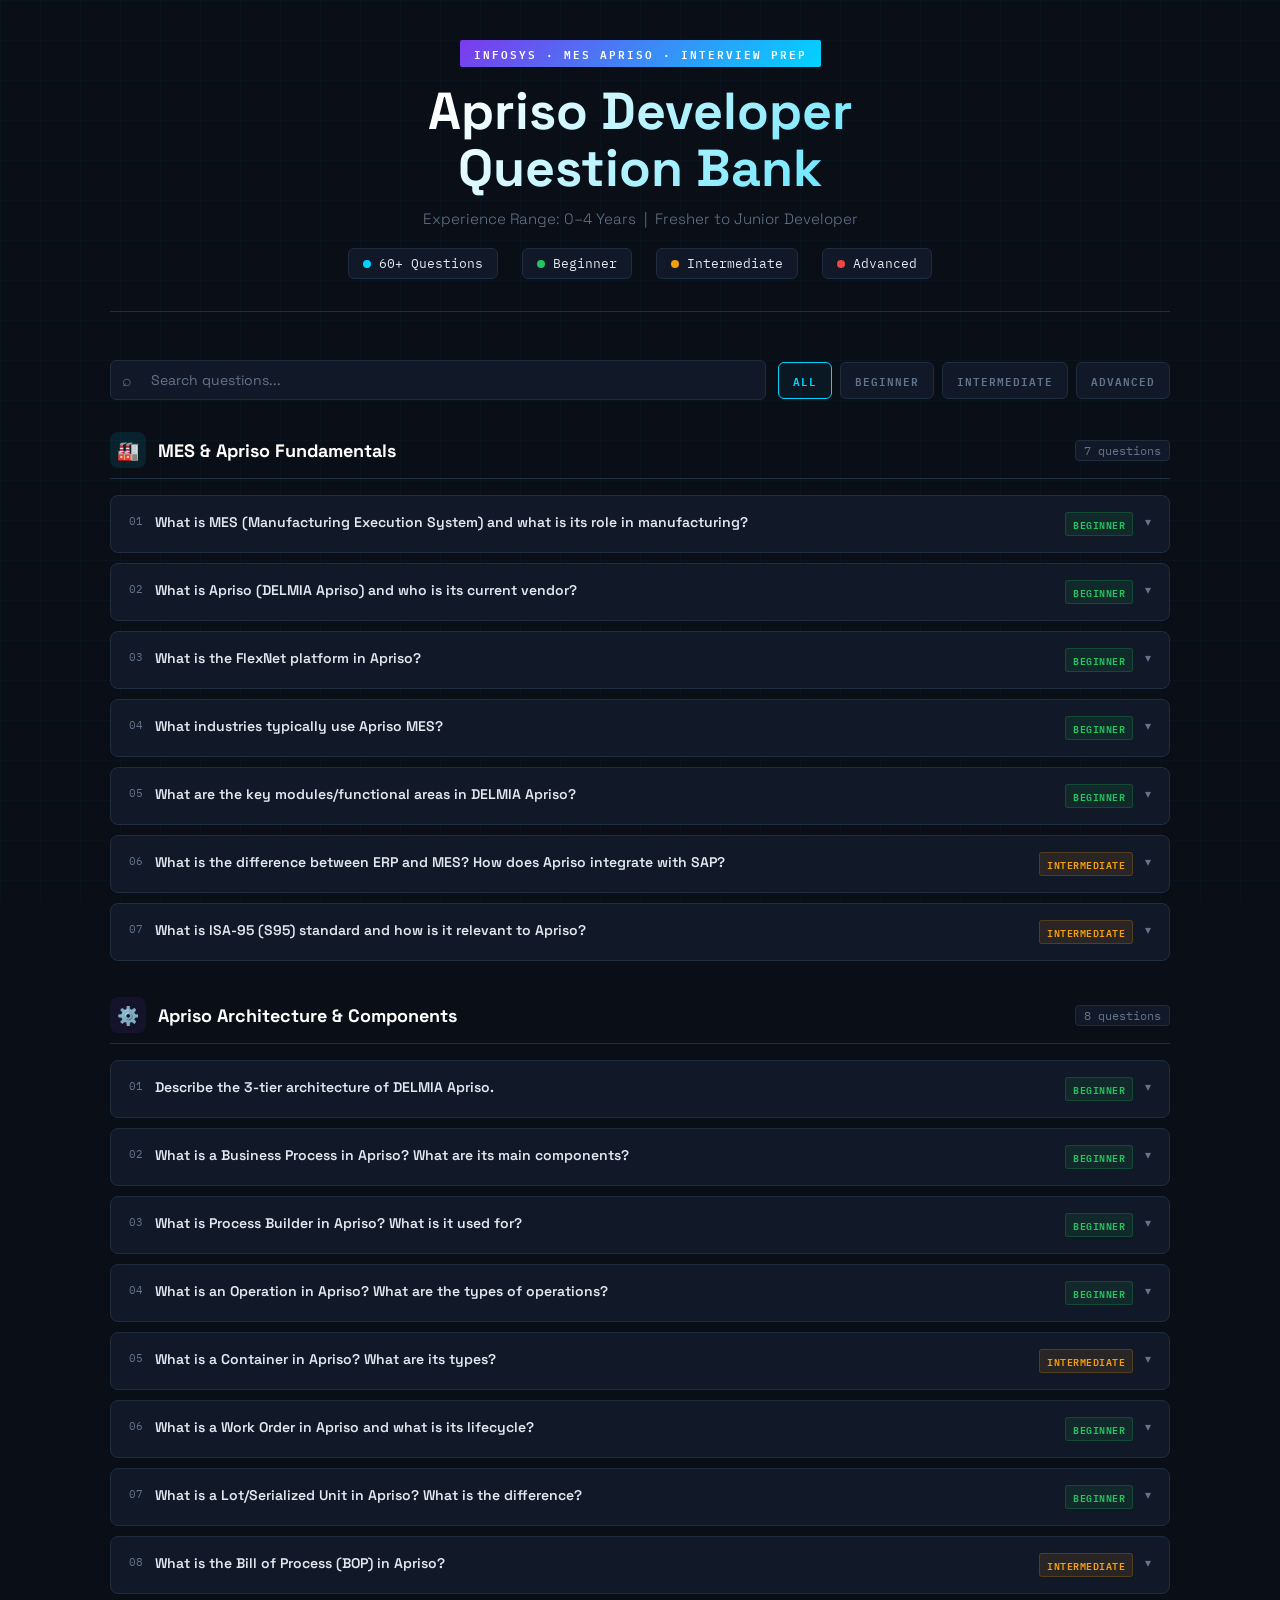
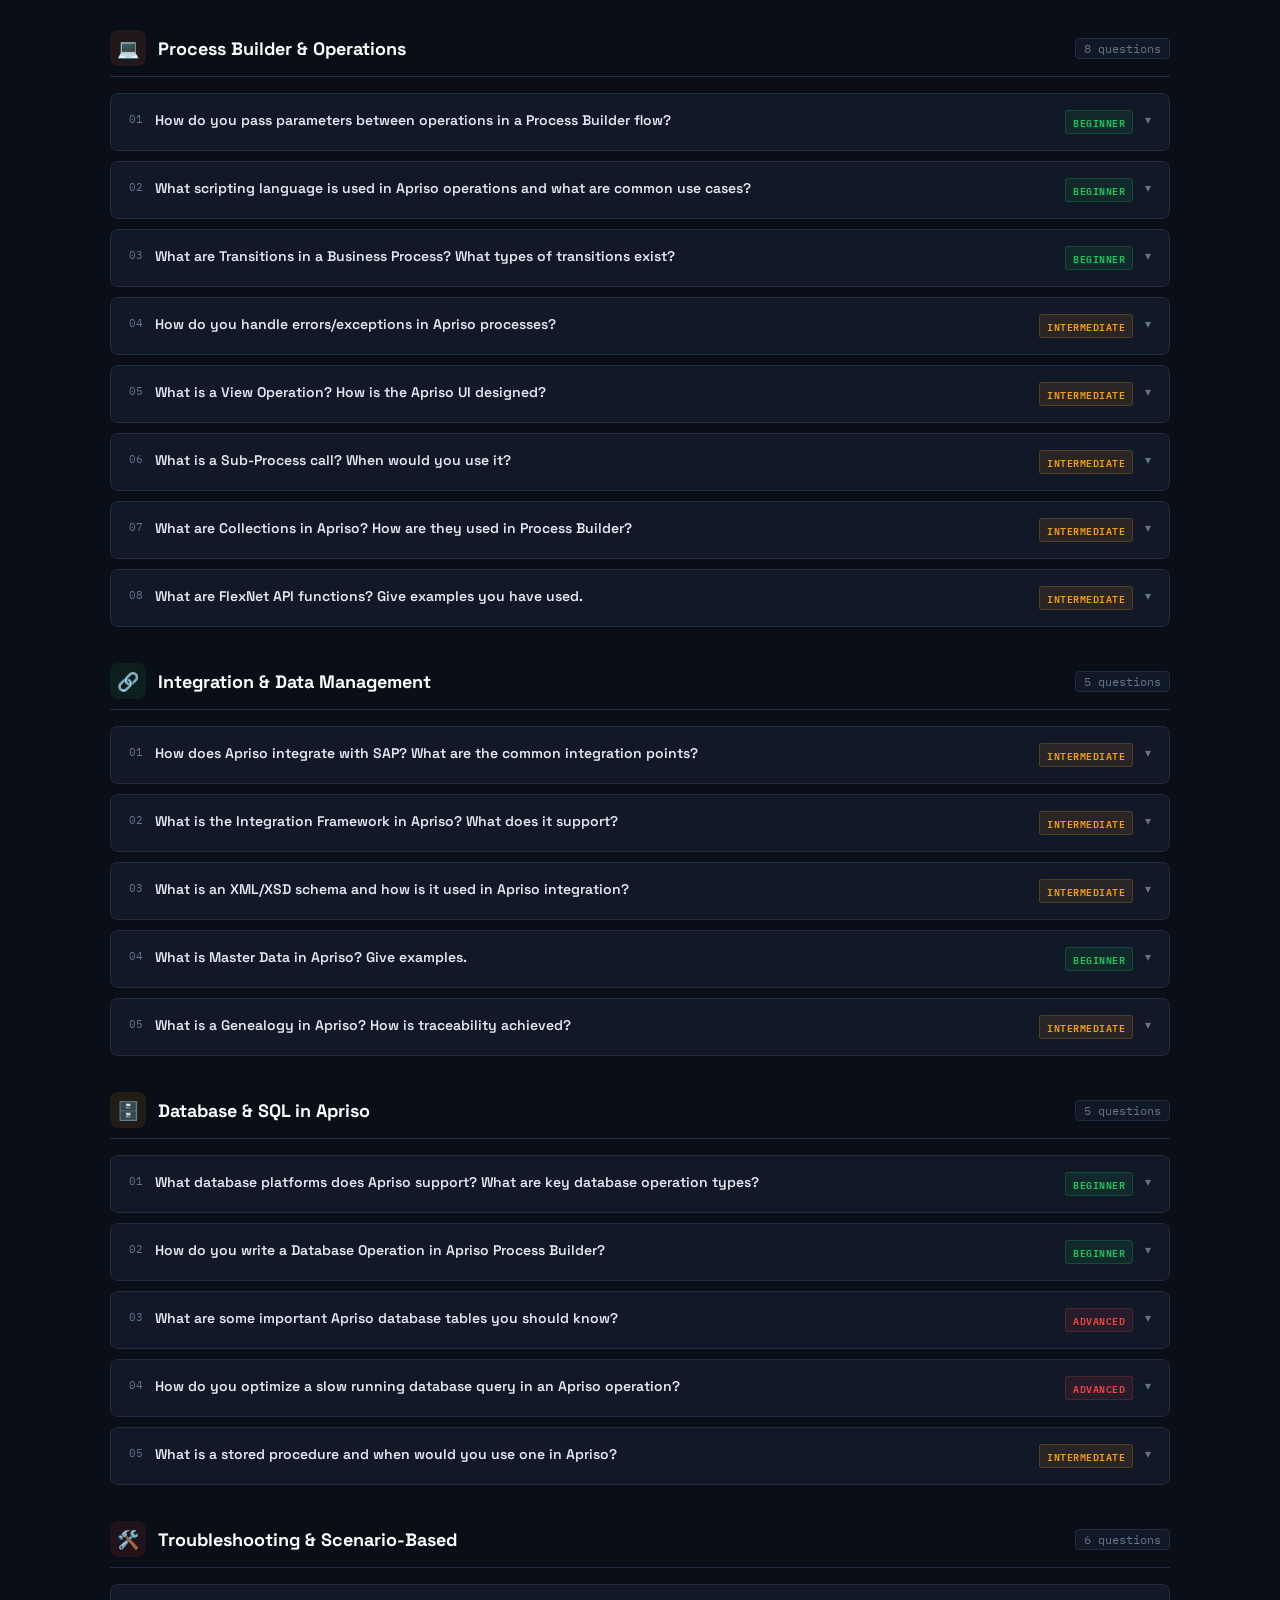
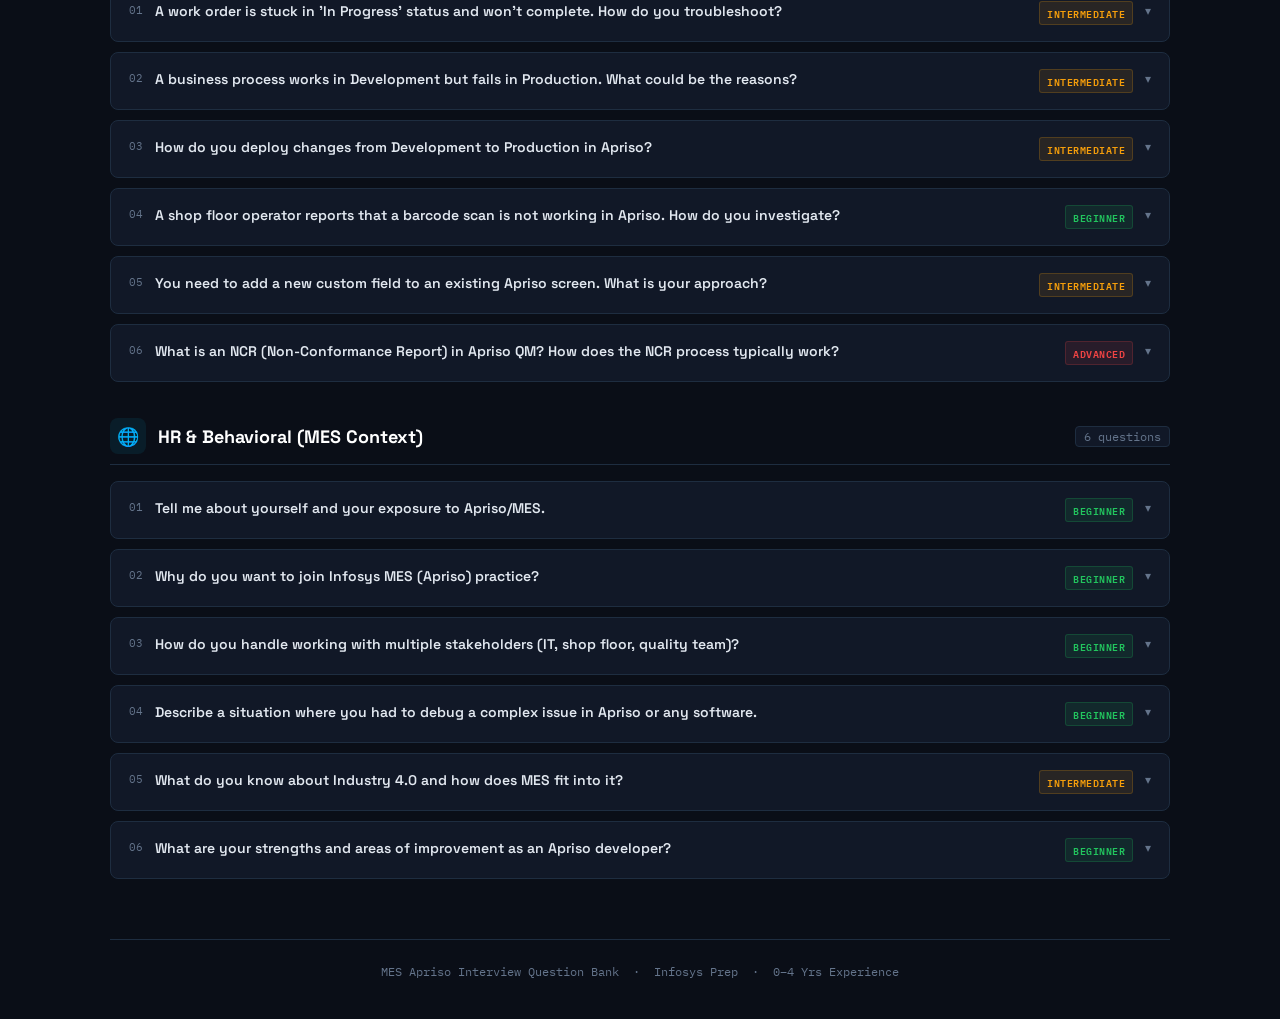
==== index.html @ 967318e4 "Rename apriso-interview-questions.html to index.html" ====
<!DOCTYPE html>
<html lang="en">
<head>
<meta charset="UTF-8">
<meta name="viewport" content="width=device-width, initial-scale=1.0">
<title>MES Apriso Interview Questions Bank</title>
<style>
  @import url('https://fonts.googleapis.com/css2?family=IBM+Plex+Mono:wght@400;600&family=Space+Grotesk:wght@300;400;600;700&display=swap');

  :root {
    --bg: #0a0e17;
    --panel: #111827;
    --border: #1e2d40;
    --accent: #00d4ff;
    --accent2: #ff6b35;
    --accent3: #7c3aed;
    --text: #e2e8f0;
    --muted: #64748b;
    --easy: #22c55e;
    --medium: #f59e0b;
    --hard: #ef4444;
    --tag-bg: #1e2d40;
  }

  * { margin: 0; padding: 0; box-sizing: border-box; }

  body {
    background: var(--bg);
    color: var(--text);
    font-family: 'Space Grotesk', sans-serif;
    min-height: 100vh;
    overflow-x: hidden;
  }

  /* Grid background */
  body::before {
    content: '';
    position: fixed;
    inset: 0;
    background-image:
      linear-gradient(rgba(0,212,255,0.03) 1px, transparent 1px),
      linear-gradient(90deg, rgba(0,212,255,0.03) 1px, transparent 1px);
    background-size: 40px 40px;
    pointer-events: none;
    z-index: 0;
  }

  .container {
    max-width: 1100px;
    margin: 0 auto;
    padding: 40px 20px;
    position: relative;
    z-index: 1;
  }

  /* HEADER */
  header {
    text-align: center;
    margin-bottom: 48px;
    padding-bottom: 32px;
    border-bottom: 1px solid var(--border);
    position: relative;
  }

  .badge {
    display: inline-block;
    background: linear-gradient(135deg, var(--accent3), var(--accent));
    color: white;
    font-family: 'IBM Plex Mono', monospace;
    font-size: 11px;
    font-weight: 600;
    letter-spacing: 2px;
    text-transform: uppercase;
    padding: 4px 14px;
    border-radius: 2px;
    margin-bottom: 16px;
  }

  h1 {
    font-size: clamp(28px, 5vw, 52px);
    font-weight: 700;
    line-height: 1.1;
    background: linear-gradient(135deg, #fff 30%, var(--accent));
    -webkit-background-clip: text;
    -webkit-text-fill-color: transparent;
    background-clip: text;
    margin-bottom: 12px;
  }

  .subtitle {
    color: var(--muted);
    font-size: 15px;
    font-weight: 300;
  }

  .meta-row {
    display: flex;
    gap: 24px;
    justify-content: center;
    margin-top: 20px;
    flex-wrap: wrap;
  }

  .meta-chip {
    display: flex;
    align-items: center;
    gap: 8px;
    background: var(--panel);
    border: 1px solid var(--border);
    border-radius: 6px;
    padding: 6px 14px;
    font-size: 13px;
    font-family: 'IBM Plex Mono', monospace;
  }

  .dot { width: 8px; height: 8px; border-radius: 50%; }
  .dot-green { background: var(--easy); }
  .dot-amber { background: var(--medium); }
  .dot-red { background: var(--hard); }
  .dot-blue { background: var(--accent); }

  /* SEARCH & FILTER */
  .controls {
    display: flex;
    gap: 12px;
    margin-bottom: 32px;
    flex-wrap: wrap;
    align-items: center;
  }

  .search-wrap {
    flex: 1;
    min-width: 200px;
    position: relative;
  }

  .search-wrap input {
    width: 100%;
    background: var(--panel);
    border: 1px solid var(--border);
    border-radius: 6px;
    color: var(--text);
    font-family: 'Space Grotesk', sans-serif;
    font-size: 14px;
    padding: 10px 16px 10px 40px;
    outline: none;
    transition: border-color 0.2s;
  }

  .search-wrap input:focus { border-color: var(--accent); }
  .search-wrap input::placeholder { color: var(--muted); }

  .search-icon {
    position: absolute;
    left: 12px;
    top: 50%;
    transform: translateY(-50%);
    color: var(--muted);
    font-size: 16px;
  }

  .filter-btns {
    display: flex;
    gap: 8px;
    flex-wrap: wrap;
  }

  .filter-btn {
    background: var(--panel);
    border: 1px solid var(--border);
    border-radius: 6px;
    color: var(--muted);
    cursor: pointer;
    font-family: 'IBM Plex Mono', monospace;
    font-size: 11px;
    font-weight: 600;
    letter-spacing: 1px;
    padding: 8px 14px;
    text-transform: uppercase;
    transition: all 0.2s;
  }

  .filter-btn:hover, .filter-btn.active {
    border-color: var(--accent);
    color: var(--accent);
    background: rgba(0,212,255,0.05);
  }

  /* SECTION */
  .section {
    margin-bottom: 36px;
  }

  .section-header {
    display: flex;
    align-items: center;
    gap: 12px;
    margin-bottom: 16px;
    padding-bottom: 10px;
    border-bottom: 1px solid var(--border);
  }

  .section-icon {
    width: 36px;
    height: 36px;
    border-radius: 8px;
    display: flex;
    align-items: center;
    justify-content: center;
    font-size: 18px;
    flex-shrink: 0;
  }

  .section-title {
    font-size: 18px;
    font-weight: 700;
    color: #fff;
  }

  .section-count {
    margin-left: auto;
    font-family: 'IBM Plex Mono', monospace;
    font-size: 12px;
    color: var(--muted);
    background: var(--panel);
    border: 1px solid var(--border);
    border-radius: 4px;
    padding: 2px 8px;
  }

  /* QUESTION CARD */
  .q-grid {
    display: grid;
    gap: 10px;
  }

  .q-card {
    background: var(--panel);
    border: 1px solid var(--border);
    border-radius: 8px;
    padding: 16px 18px;
    cursor: pointer;
    transition: all 0.2s;
    position: relative;
    overflow: hidden;
  }

  .q-card::before {
    content: '';
    position: absolute;
    left: 0; top: 0; bottom: 0;
    width: 3px;
    background: var(--accent);
    opacity: 0;
    transition: opacity 0.2s;
  }

  .q-card:hover {
    border-color: rgba(0,212,255,0.3);
    transform: translateX(3px);
  }

  .q-card:hover::before { opacity: 1; }
  .q-card.open { border-color: rgba(0,212,255,0.3); }
  .q-card.open::before { opacity: 1; }

  .q-top {
    display: flex;
    align-items: flex-start;
    gap: 12px;
  }

  .q-num {
    font-family: 'IBM Plex Mono', monospace;
    font-size: 11px;
    color: var(--muted);
    flex-shrink: 0;
    margin-top: 2px;
  }

  .q-text {
    font-size: 14px;
    font-weight: 600;
    line-height: 1.5;
    color: var(--text);
    flex: 1;
  }

  .q-tags {
    display: flex;
    gap: 6px;
    margin-left: auto;
    flex-shrink: 0;
    align-items: center;
  }

  .tag {
    font-family: 'IBM Plex Mono', monospace;
    font-size: 10px;
    font-weight: 600;
    padding: 2px 7px;
    border-radius: 3px;
    text-transform: uppercase;
    letter-spacing: 0.5px;
  }

  .tag-easy { background: rgba(34,197,94,0.1); color: var(--easy); border: 1px solid rgba(34,197,94,0.2); }
  .tag-medium { background: rgba(245,158,11,0.1); color: var(--medium); border: 1px solid rgba(245,158,11,0.2); }
  .tag-hard { background: rgba(239,68,68,0.1); color: var(--hard); border: 1px solid rgba(239,68,68,0.2); }

  .q-chevron {
    color: var(--muted);
    font-size: 12px;
    transition: transform 0.2s;
    flex-shrink: 0;
    margin-top: 2px;
  }

  .q-card.open .q-chevron { transform: rotate(180deg); }

  .q-answer {
    display: none;
    margin-top: 14px;
    padding-top: 14px;
    border-top: 1px dashed var(--border);
  }

  .q-card.open .q-answer { display: block; }

  .q-answer p {
    font-size: 13.5px;
    line-height: 1.7;
    color: #94a3b8;
    margin-bottom: 8px;
  }

  .q-answer ul {
    list-style: none;
    padding: 0;
  }

  .q-answer ul li {
    font-size: 13px;
    color: #94a3b8;
    line-height: 1.6;
    padding: 3px 0 3px 18px;
    position: relative;
  }

  .q-answer ul li::before {
    content: '▸';
    position: absolute;
    left: 0;
    color: var(--accent);
    font-size: 10px;
  }

  .q-answer code {
    font-family: 'IBM Plex Mono', monospace;
    font-size: 12px;
    background: rgba(0,212,255,0.08);
    border: 1px solid rgba(0,212,255,0.15);
    color: var(--accent);
    padding: 2px 6px;
    border-radius: 3px;
  }

  .note {
    background: rgba(124,58,237,0.08);
    border: 1px solid rgba(124,58,237,0.2);
    border-radius: 6px;
    padding: 10px 14px;
    font-size: 12.5px;
    color: #a78bfa;
    margin-top: 10px;
  }

  /* HIDDEN */
  .q-card.hidden { display: none; }

  /* PROGRESS */
  .progress-bar-wrap {
    height: 2px;
    background: var(--border);
    border-radius: 2px;
    margin-bottom: 8px;
    overflow: hidden;
  }
  .progress-bar {
    height: 100%;
    background: linear-gradient(90deg, var(--accent3), var(--accent));
    border-radius: 2px;
    transition: width 0.3s;
  }

  footer {
    text-align: center;
    margin-top: 60px;
    padding-top: 24px;
    border-top: 1px solid var(--border);
    color: var(--muted);
    font-size: 12px;
    font-family: 'IBM Plex Mono', monospace;
  }

  @media (max-width: 600px) {
    .q-tags { display: none; }
    .meta-row { gap: 10px; }
  }
</style>
</head>
<body>
<div class="container">

  <header>
    <div class="badge">Infosys · MES Apriso · Interview Prep</div>
    <h1>Apriso Developer<br>Question Bank</h1>
    <p class="subtitle">Experience Range: 0–4 Years &nbsp;|&nbsp; Fresher to Junior Developer</p>
    <div class="meta-row">
      <div class="meta-chip"><span class="dot dot-blue"></span> 60+ Questions</div>
      <div class="meta-chip"><span class="dot dot-green"></span> Beginner</div>
      <div class="meta-chip"><span class="dot dot-amber"></span> Intermediate</div>
      <div class="meta-chip"><span class="dot dot-red"></span> Advanced</div>
    </div>
  </header>

  <div class="controls">
    <div class="search-wrap">
      <span class="search-icon">⌕</span>
      <input type="text" id="searchInput" placeholder="Search questions...">
    </div>
    <div class="filter-btns">
      <button class="filter-btn active" data-filter="all">All</button>
      <button class="filter-btn" data-filter="easy">Beginner</button>
      <button class="filter-btn" data-filter="medium">Intermediate</button>
      <button class="filter-btn" data-filter="hard">Advanced</button>
    </div>
  </div>

  <!-- SECTION 1 -->
  <div class="section" data-section="basics">
    <div class="section-header">
      <div class="section-icon" style="background:rgba(0,212,255,0.1)">🏭</div>
      <span class="section-title">MES & Apriso Fundamentals</span>
      <span class="section-count" id="count-1"></span>
    </div>
    <div class="q-grid" id="grid-1"></div>
  </div>

  <!-- SECTION 2 -->
  <div class="section">
    <div class="section-header">
      <div class="section-icon" style="background:rgba(124,58,237,0.1)">⚙️</div>
      <span class="section-title">Apriso Architecture & Components</span>
      <span class="section-count" id="count-2"></span>
    </div>
    <div class="q-grid" id="grid-2"></div>
  </div>

  <!-- SECTION 3 -->
  <div class="section">
    <div class="section-header">
      <div class="section-icon" style="background:rgba(255,107,53,0.1)">💻</div>
      <span class="section-title">Process Builder & Operations</span>
      <span class="section-count" id="count-3"></span>
    </div>
    <div class="q-grid" id="grid-3"></div>
  </div>

  <!-- SECTION 4 -->
  <div class="section">
    <div class="section-header">
      <div class="section-icon" style="background:rgba(34,197,94,0.1)">🔗</div>
      <span class="section-title">Integration & Data Management</span>
      <span class="section-count" id="count-4"></span>
    </div>
    <div class="q-grid" id="grid-4"></div>
  </div>

  <!-- SECTION 5 -->
  <div class="section">
    <div class="section-header">
      <div class="section-icon" style="background:rgba(245,158,11,0.1)">🗄️</div>
      <span class="section-title">Database & SQL in Apriso</span>
      <span class="section-count" id="count-5"></span>
    </div>
    <div class="q-grid" id="grid-5"></div>
  </div>

  <!-- SECTION 6 -->
  <div class="section">
    <div class="section-header">
      <div class="section-icon" style="background:rgba(239,68,68,0.1)">🛠️</div>
      <span class="section-title">Troubleshooting & Scenario-Based</span>
      <span class="section-count" id="count-6"></span>
    </div>
    <div class="q-grid" id="grid-6"></div>
  </div>

  <!-- SECTION 7 -->
  <div class="section">
    <div class="section-header">
      <div class="section-icon" style="background:rgba(0,212,255,0.08)">🌐</div>
      <span class="section-title">HR & Behavioral (MES Context)</span>
      <span class="section-count" id="count-7"></span>
    </div>
    <div class="q-grid" id="grid-7"></div>
  </div>

  <footer>MES Apriso Interview Question Bank &nbsp;·&nbsp; Infosys Prep &nbsp;·&nbsp; 0–4 Yrs Experience</footer>
</div>

<script>
const sections = {
  1: {
    questions: [
      {
        q: "What is MES (Manufacturing Execution System) and what is its role in manufacturing?",
        a: `<p>MES is a software system that connects, monitors, and controls complex manufacturing systems and data flows on the factory floor. It sits between ERP (Enterprise Resource Planning) and the plant floor.</p>
        <ul>
          <li>Tracks and documents real-time production from raw materials to finished goods</li>
          <li>Manages work orders, scheduling, quality control, material tracking, and labor</li>
          <li>Bridges the gap between planning systems (ERP like SAP) and actual shop floor operations</li>
          <li>Provides traceability and genealogy of manufactured products</li>
        </ul>`,
        level: "easy"
      },
      {
        q: "What is Apriso (DELMIA Apriso) and who is its current vendor?",
        a: `<p>Apriso is a Manufacturing Execution System (MES) solution now branded as <code>DELMIA Apriso</code>, owned by Dassault Systèmes. It was originally developed by Apriso Corporation and acquired by Dassault Systèmes in 2013.</p>
        <ul>
          <li>Used for global manufacturing operations management (MOM)</li>
          <li>Provides process-driven, configurable workflows across multiple plants</li>
          <li>Supports discrete, process, and hybrid manufacturing industries</li>
          <li>Runs on the FlexNet platform</li>
        </ul>`,
        level: "easy"
      },
      {
        q: "What is the FlexNet platform in Apriso?",
        a: `<p>FlexNet is the underlying application platform on which DELMIA Apriso is built. It provides the runtime environment for all Apriso processes and operations.</p>
        <ul>
          <li>Object-oriented, process-driven platform</li>
          <li>Supports multi-site, multi-language deployments</li>
          <li>Provides the Process Builder IDE for development</li>
          <li>Handles security, sessions, transactions, and scalability</li>
          <li>Built on a 3-tier architecture: client, application server, database</li>
        </ul>`,
        level: "easy"
      },
      {
        q: "What industries typically use Apriso MES?",
        a: `<ul>
          <li>Aerospace & Defense</li>
          <li>Automotive manufacturing</li>
          <li>High-tech electronics</li>
          <li>Medical devices & pharmaceuticals</li>
          <li>Industrial equipment / heavy machinery</li>
          <li>Consumer goods & packaging</li>
        </ul>
        <p>Apriso excels in regulated industries where traceability, genealogy, and compliance are critical.</p>`,
        level: "easy"
      },
      {
        q: "What are the key modules/functional areas in DELMIA Apriso?",
        a: `<ul>
          <li><strong>Production Management</strong> – Work orders, scheduling, execution</li>
          <li><strong>Quality Management</strong> – Inspection plans, NCR, CAPA</li>
          <li><strong>Inventory & Material Management</strong> – Lot tracking, warehouse</li>
          <li><strong>Labor Management</strong> – Time tracking, skills, certifications</li>
          <li><strong>Genealogy & Traceability</strong> – Bill of Process, full traceability tree</li>
          <li><strong>Equipment Management</strong> – OEE, maintenance, calibration</li>
          <li><strong>Global Process Management</strong> – Multi-site process governance</li>
        </ul>`,
        level: "easy"
      },
      {
        q: "What is the difference between ERP and MES? How does Apriso integrate with SAP?",
        a: `<p><strong>ERP</strong> handles business-level planning: orders, procurement, finance, HR. <strong>MES</strong> handles real-time shop floor execution.</p>
        <ul>
          <li>ERP creates production orders → MES executes and tracks them</li>
          <li>MES sends actual quantities, labor, quality data back to ERP</li>
          <li>Apriso integrates with SAP via IDOC, BAPI, RFC, or REST/Web Services</li>
          <li>Apriso has a dedicated SAP Integration Framework with standard adapters</li>
          <li>Common exchanges: Work orders, Confirmations, Goods movements, Quality notifications</li>
        </ul>`,
        level: "medium"
      },
      {
        q: "What is ISA-95 (S95) standard and how is it relevant to Apriso?",
        a: `<p>ISA-95 is an international standard for developing an automated interface between enterprise and plant floor systems. Apriso is designed around ISA-95 / IEC 62264 data models.</p>
        <ul>
          <li>Defines levels: Level 3 (MES/MOM) sits between Level 4 (ERP) and Level 2 (SCADA/PLC)</li>
          <li>Apriso's object model (Personnel, Equipment, Material, Process Segments) maps to ISA-95</li>
          <li>Helps ensure interoperability between Apriso and other enterprise systems</li>
        </ul>`,
        level: "medium"
      }
    ]
  },
  2: {
    questions: [
      {
        q: "Describe the 3-tier architecture of DELMIA Apriso.",
        a: `<ul>
          <li><strong>Presentation Tier</strong> – Web browser client (HTML5/JavaScript UI). Users interact via Apriso portals and screens</li>
          <li><strong>Application Tier</strong> – FlexNet Application Server (Java-based). Hosts business logic, process execution engine, and services</li>
          <li><strong>Data Tier</strong> – Database (Oracle or MS SQL Server). Stores all manufacturing data, metadata, configurations</li>
        </ul>
        <div class="note">Apriso moved to a web-based UI from the older Windows-based client.</div>`,
        level: "easy"
      },
      {
        q: "What is a Business Process in Apriso? What are its main components?",
        a: `<p>A Business Process in Apriso is a configurable workflow that defines how a manufacturing task is executed. It is created and managed in Process Builder.</p>
        <ul>
          <li><strong>Operations</strong> – Logical steps/tasks within a process</li>
          <li><strong>Transitions</strong> – Flow control between operations (conditional or unconditional)</li>
          <li><strong>Parameters</strong> – Input/output data passed between operations</li>
          <li><strong>Resources</strong> – Equipment, personnel, material involved</li>
          <li><strong>Events</strong> – Triggers that start or branch processes</li>
        </ul>`,
        level: "easy"
      },
      {
        q: "What is Process Builder in Apriso? What is it used for?",
        a: `<p>Process Builder is the Integrated Development Environment (IDE) in Apriso used by developers to design, configure, and deploy business processes and operations.</p>
        <ul>
          <li>Drag-and-drop workflow designer for defining process flows</li>
          <li>Configure operations, transitions, parameters, and rules</li>
          <li>Write scripting logic (VBScript/JScript within operations)</li>
          <li>Manage database queries and integrations</li>
          <li>Deploy configurations to environments (dev, test, prod)</li>
        </ul>`,
        level: "easy"
      },
      {
        q: "What is an Operation in Apriso? What are the types of operations?",
        a: `<p>An Operation is the fundamental executable unit within a Business Process. Each operation performs a specific action.</p>
        <ul>
          <li><strong>Sub-Process Operation</strong> – Calls another business process</li>
          <li><strong>Database Operation</strong> – Executes SQL queries (SELECT, INSERT, UPDATE)</li>
          <li><strong>Scripting Operation</strong> – Contains VBScript/JavaScript for custom logic</li>
          <li><strong>Integration Operation</strong> – Calls external web services or APIs</li>
          <li><strong>View Operation</strong> – Renders a UI screen to the user</li>
          <li><strong>Event Operation</strong> – Raises or handles system events</li>
          <li><strong>Decision Operation</strong> – Evaluates conditions to route flow</li>
        </ul>`,
        level: "easy"
      },
      {
        q: "What is a Container in Apriso? What are its types?",
        a: `<p>A Container is a logical grouping of processes or functions in Apriso, similar to a module or package.</p>
        <ul>
          <li><strong>Business Process Container</strong> – Groups related business processes</li>
          <li><strong>Operation Container</strong> – Groups re-usable operations</li>
          <li><strong>Global Container</strong> – Shared across the platform (standard Apriso objects)</li>
          <li><strong>Customer Container</strong> – Custom/customer-specific configurations</li>
        </ul>
        <div class="note">It is a best practice to never modify Global/Standard containers; always extend them in Customer containers.</div>`,
        level: "medium"
      },
      {
        q: "What is a Work Order in Apriso and what is its lifecycle?",
        a: `<ul>
          <li><strong>Created</strong> – Work order received (from ERP or manually)</li>
          <li><strong>Scheduled</strong> – Assigned to a facility/line/machine</li>
          <li><strong>Released</strong> – Made available for shop floor execution</li>
          <li><strong>In Progress</strong> – Active production underway</li>
          <li><strong>Completed</strong> – All operations finished</li>
          <li><strong>Closed</strong> – Confirmed back to ERP (e.g., SAP confirmation)</li>
        </ul>`,
        level: "easy"
      },
      {
        q: "What is a Lot/Serialized Unit in Apriso? What is the difference?",
        a: `<p>Apriso supports two material tracking modes:</p>
        <ul>
          <li><strong>Lot</strong> – A batch quantity tracked by a single Lot ID. Example: 100 units in Lot 001</li>
          <li><strong>Serialized Unit (SU)</strong> – Each individual unit has a unique serial number</li>
          <li>Serialized tracking is used for high-value or regulated products (aerospace, medical)</li>
          <li>Lots are preferred for high-volume, low-cost discrete or process manufacturing</li>
        </ul>`,
        level: "easy"
      },
      {
        q: "What is the Bill of Process (BOP) in Apriso?",
        a: `<p>The Bill of Process (BOP) defines the sequence of operations required to manufacture a product. It is the manufacturing equivalent of a Bill of Materials (BOM).</p>
        <ul>
          <li>Defines which operations to perform and in what sequence</li>
          <li>Links to equipment, personnel skills, and material requirements</li>
          <li>Drives the execution of work orders on the shop floor</li>
          <li>Can be plant-specific or global/template-based</li>
          <li>Also called Process Plan or Routing in some MES systems</li>
        </ul>`,
        level: "medium"
      }
    ]
  },
  3: {
    questions: [
      {
        q: "How do you pass parameters between operations in a Process Builder flow?",
        a: `<p>Parameters are the data-passing mechanism between operations in a business process.</p>
        <ul>
          <li>Each operation can define <strong>Input</strong> and <strong>Output</strong> parameters</li>
          <li>Parameters are mapped in the Process Builder transition/mapping screen</li>
          <li>Process-level parameters can be shared across all operations in the process</li>
          <li>Types include: String, Integer, Double, Boolean, Date, Object, Collection</li>
          <li>Use <code>Get/Set Parameter</code> script functions to manipulate them in scripting operations</li>
        </ul>`,
        level: "easy"
      },
      {
        q: "What scripting language is used in Apriso operations and what are common use cases?",
        a: `<p>Apriso supports <strong>VBScript</strong> (primarily) and JScript within scripting operations in Process Builder.</p>
        <ul>
          <li>Conditional logic: if/else branching based on parameter values</li>
          <li>String manipulation: parsing, concatenating, formatting data</li>
          <li>Date/time calculations: computing due dates, shift times</li>
          <li>Mathematical calculations: yield, scrap, efficiency formulas</li>
          <li>Calling FlexNet API functions: <code>FlexNet.GetObject()</code>, <code>FlexNet.SetParameter()</code></li>
          <li>Error handling: raising custom error messages to the UI</li>
        </ul>`,
        level: "easy"
      },
      {
        q: "What are Transitions in a Business Process? What types of transitions exist?",
        a: `<ul>
          <li><strong>Unconditional Transition</strong> – Always flows to the next operation</li>
          <li><strong>Conditional Transition</strong> – Flows based on a condition (expression or parameter value)</li>
          <li><strong>Error Transition</strong> – Routes flow when an operation throws an error</li>
          <li><strong>Default Transition</strong> – Fallback when no condition is met</li>
        </ul>
        <p>Transitions are drawn as arrows in the Process Builder diagram and can carry parameter mappings.</p>`,
        level: "easy"
      },
      {
        q: "How do you handle errors/exceptions in Apriso processes?",
        a: `<ul>
          <li>Use <strong>Error Transitions</strong> in Process Builder to catch operation errors</li>
          <li>Script operations can use <code>Err.Raise</code> (VBScript) to throw custom errors</li>
          <li>Use <code>On Error Resume Next</code> for graceful error handling in scripts</li>
          <li>Log errors using Apriso's logging API: <code>FlexNet.Log()</code></li>
          <li>Display user-friendly error messages via View operations or pop-up dialogs</li>
          <li>Rollback transactions by configuring transaction boundaries in the process</li>
        </ul>`,
        level: "medium"
      },
      {
        q: "What is a View Operation? How is the Apriso UI designed?",
        a: `<p>A View Operation renders a screen or form to the end user within a business process flow.</p>
        <ul>
          <li>Views are defined using the <strong>Screen Builder</strong> / UI Designer in Apriso</li>
          <li>Supports standard controls: text fields, dropdowns, grids, buttons, labels</li>
          <li>Apriso 2016+ uses HTML5-based responsive UI</li>
          <li>Views bind to process parameters for input/output</li>
          <li>JavaScript and CSS can be used for custom UI behavior</li>
          <li>Views can be embedded in Portals (dashboards) for navigation</li>
        </ul>`,
        level: "medium"
      },
      {
        q: "What is a Sub-Process call? When would you use it?",
        a: `<p>A Sub-Process operation calls another Business Process from within a parent process.</p>
        <ul>
          <li>Used for <strong>reusability</strong> – common logic encapsulated once and called from many places</li>
          <li>Used for <strong>modularization</strong> – breaking large processes into manageable chunks</li>
          <li>Parameters are mapped between caller and callee process</li>
          <li>Examples: Common validation logic, SAP integration calls, quality inspection sub-flows</li>
        </ul>`,
        level: "medium"
      },
      {
        q: "What are Collections in Apriso? How are they used in Process Builder?",
        a: `<p>Collections are list-type parameters in Apriso — essentially arrays or recordsets of data.</p>
        <ul>
          <li>Database operations return result sets as Collections</li>
          <li>Collections can be iterated in loops within scripting operations</li>
          <li>Bound to grid controls in View operations to display tabular data</li>
          <li>Common methods: <code>Collection.Count</code>, <code>Collection.Item(index)</code></li>
          <li>Used for displaying multiple work orders, lots, or inspection results in a table</li>
        </ul>`,
        level: "medium"
      },
      {
        q: "What are FlexNet API functions? Give examples you have used.",
        a: `<p>FlexNet API is a set of built-in functions available in Apriso scripting operations to interact with the platform.</p>
        <ul>
          <li><code>FlexNet.GetObject("ClassName")</code> – Get a business object instance</li>
          <li><code>FlexNet.SetParameter("ParamName", value)</code> – Set a process parameter</li>
          <li><code>FlexNet.GetParameter("ParamName")</code> – Read a process parameter</li>
          <li><code>FlexNet.Log(message, level)</code> – Write to Apriso log</li>
          <li><code>FlexNet.RaiseError(code, message)</code> – Throw a custom error</li>
          <li><code>FlexNet.GetCurrentUser()</code> – Get logged-in user info</li>
        </ul>`,
        level: "medium"
      }
    ]
  },
  4: {
    questions: [
      {
        q: "How does Apriso integrate with SAP? What are the common integration points?",
        a: `<p>Apriso integrates with SAP using multiple mechanisms:</p>
        <ul>
          <li><strong>IDOCs</strong> – For batch/asynchronous message exchange (e.g., production orders, goods movements)</li>
          <li><strong>RFC/BAPI</strong> – Synchronous function calls to SAP modules</li>
          <li><strong>Web Services (SOAP/REST)</strong> – For modern integrations</li>
          <li><strong>SAP Integration Framework (SIF)</strong> – Apriso's built-in SAP adapter</li>
          <li>Common flows: Receive Work Orders from SAP PP, Send Production Confirmations, Goods Issue/Receipt, Quality Notifications</li>
        </ul>`,
        level: "medium"
      },
      {
        q: "What is the Integration Framework in Apriso? What does it support?",
        a: `<ul>
          <li>Apriso's Integration Framework enables connectivity to external systems</li>
          <li>Supports <strong>Web Services</strong> (SOAP and REST)</li>
          <li>Supports <strong>Messaging</strong> (JMS, MSMQ, IBM MQ)</li>
          <li>Supports <strong>File-based</strong> integration (XML, CSV via FTP/SFTP)</li>
          <li>Supports <strong>Database-to-Database</strong> direct connections</li>
          <li>Provides SAP-specific adapters (BAPI, IDOC, RFC)</li>
          <li>Integration Operations in Process Builder call configured integration endpoints</li>
        </ul>`,
        level: "medium"
      },
      {
        q: "What is an XML/XSD schema and how is it used in Apriso integration?",
        a: `<p>XML is used as the primary data exchange format in Apriso integrations.</p>
        <ul>
          <li>XSD (XML Schema Definition) defines the structure/validation rules for XML messages</li>
          <li>Apriso uses XML for SAP IDOC messages, web service payloads, and file-based exchanges</li>
          <li>Scripting operations parse XML using DOM or XPath functions</li>
          <li>Import/Export of Apriso configurations is also done via XML packages</li>
          <li>Mapping operations transform XML from one schema to another</li>
        </ul>`,
        level: "medium"
      },
      {
        q: "What is Master Data in Apriso? Give examples.",
        a: `<p>Master Data is the foundational reference data that defines the manufacturing environment in Apriso.</p>
        <ul>
          <li><strong>Facility/Plant</strong> – Physical manufacturing locations</li>
          <li><strong>Equipment/Resources</strong> – Machines, tools, production lines</li>
          <li><strong>Personnel/Users</strong> – Operators, supervisors with roles and skills</li>
          <li><strong>Material/Part</strong> – Products, components, raw materials</li>
          <li><strong>Bill of Process (BOP)</strong> – Process routing definition</li>
          <li><strong>Customer/Supplier</strong> – External business partners</li>
        </ul>`,
        level: "easy"
      },
      {
        q: "What is a Genealogy in Apriso? How is traceability achieved?",
        a: `<p>Genealogy in Apriso tracks the complete history of a product — all materials consumed, operations performed, equipment used, and personnel involved in manufacturing.</p>
        <ul>
          <li>Parent-child relationships tracked between serial numbers and lots</li>
          <li>Every operation completion is stamped with timestamp, user, equipment</li>
          <li>Traceability reports show forward (where did this go?) and backward (what went into this?) views</li>
          <li>Critical for regulated industries: FDA, AS9100, IATF 16949 compliance</li>
          <li>Genealogy data stored in the <code>GEN_</code> family of tables in the database</li>
        </ul>`,
        level: "medium"
      }
    ]
  },
  5: {
    questions: [
      {
        q: "What database platforms does Apriso support? What are key database operation types?",
        a: `<p>Apriso supports <strong>Oracle</strong> and <strong>Microsoft SQL Server</strong> as its backend databases.</p>
        <ul>
          <li><strong>SELECT</strong> – Query data for display or processing</li>
          <li><strong>INSERT</strong> – Create new records (work orders, lots, inspection data)</li>
          <li><strong>UPDATE</strong> – Modify existing records (status changes, completions)</li>
          <li><strong>STORED PROCEDURE</strong> – Call DB procedures for complex logic</li>
          <li>All DB operations in Process Builder use parameterized queries to prevent SQL injection</li>
        </ul>`,
        level: "easy"
      },
      {
        q: "How do you write a Database Operation in Apriso Process Builder?",
        a: `<ul>
          <li>Add a Database Operation to the process flow in Process Builder</li>
          <li>Select operation type: Select, Insert, Update, Delete, or Stored Procedure</li>
          <li>Write the SQL query in the SQL editor panel</li>
          <li>Map process parameters to SQL query parameters (using <code>:paramName</code> or <code>?</code> syntax)</li>
          <li>Map result columns to output parameters or collections</li>
          <li>Configure error handling for no-rows-found or DB errors</li>
        </ul>`,
        level: "easy"
      },
      {
        q: "What are some important Apriso database tables you should know?",
        a: `<ul>
          <li><code>WO_WORKORDER</code> – Work order header data</li>
          <li><code>WO_WORKORDEROP</code> – Work order operations</li>
          <li><code>MA_MATERIAL</code> – Material master</li>
          <li><code>LO_LOT / SU_SERUNIT</code> – Lot / Serialized unit tracking</li>
          <li><code>EQ_EQUIPMENT</code> – Equipment master</li>
          <li><code>QI_INSPPLAN</code> – Quality inspection plans</li>
          <li><code>GEN_</code> prefix tables – Genealogy records</li>
          <li><code>USR_USER</code> – User/personnel data</li>
        </ul>
        <div class="note">Avoid direct table writes; always use Apriso's API/business logic layers to maintain data integrity.</div>`,
        level: "hard"
      },
      {
        q: "How do you optimize a slow running database query in an Apriso operation?",
        a: `<ul>
          <li>Check for missing indexes on filter columns (WO number, Lot ID, dates)</li>
          <li>Avoid <code>SELECT *</code> — select only needed columns</li>
          <li>Use proper <code>WHERE</code> clauses to limit result sets</li>
          <li>Analyze query execution plan using Oracle EXPLAIN PLAN or SQL Server SSMS</li>
          <li>Consider adding result pagination for large datasets shown in grids</li>
          <li>Cache frequently read master data using Apriso caching mechanisms</li>
          <li>Convert cursors/loops to set-based operations where possible</li>
        </ul>`,
        level: "hard"
      },
      {
        q: "What is a stored procedure and when would you use one in Apriso?",
        a: `<p>A stored procedure is a pre-compiled SQL routine stored in the database server.</p>
        <ul>
          <li>Used in Apriso when logic is too complex for a single SQL statement</li>
          <li>Batch operations: mass status updates, bulk genealogy creation</li>
          <li>Complex multi-table joins and calculations</li>
          <li>Reporting queries that aggregate large datasets</li>
          <li>Called from Apriso using a Database Operation of type "Stored Procedure"</li>
        </ul>`,
        level: "medium"
      }
    ]
  },
  6: {
    questions: [
      {
        q: "A work order is stuck in 'In Progress' status and won't complete. How do you troubleshoot?",
        a: `<ul>
          <li>Check the Apriso <strong>Application Server logs</strong> for errors during the completion process</li>
          <li>Review the <strong>Process Builder</strong> flow for the completion process – identify which operation is failing</li>
          <li>Check if all required <strong>operations are signed off</strong> (some processes require 100% completion)</li>
          <li>Verify <strong>material consumption</strong> is fully recorded (open material requirements)</li>
          <li>Check for <strong>pending quality holds</strong> or NCRs blocking completion</li>
          <li>Query the database: check <code>WO_WORKORDEROP</code> for operations with 'Open' status</li>
          <li>If needed, escalate with database-level correction after change management approval</li>
        </ul>`,
        level: "medium"
      },
      {
        q: "A business process works in Development but fails in Production. What could be the reasons?",
        a: `<ul>
          <li><strong>Data differences</strong> – Test data exists in Dev but not in Prod (master data, config)</li>
          <li><strong>Deployment issue</strong> – Latest package not fully promoted to Prod</li>
          <li><strong>Environment config</strong> – DB connection strings, external service URLs differ</li>
          <li><strong>Security/Permissions</strong> – User roles in Prod may not have same access as Dev</li>
          <li><strong>Volume/Performance</strong> – Prod data volumes cause timeouts not seen in Dev</li>
          <li><strong>Integration endpoints</strong> – SAP Prod system has different settings than SAP Dev</li>
        </ul>`,
        level: "medium"
      },
      {
        q: "How do you deploy changes from Development to Production in Apriso?",
        a: `<ul>
          <li>Export configuration as an <strong>Apriso Package</strong> (XML-based transport)</li>
          <li>Apply the package to Test/QA environment → perform testing</li>
          <li>After sign-off, apply the package to Production during a change window</li>
          <li>Use <strong>Apriso Package Manager</strong> for controlled deployments</li>
          <li>Document changes in a <strong>Change Record</strong> (ITIL process at Infosys)</li>
          <li>Perform smoke testing after deployment to verify key processes</li>
          <li>Have a <strong>rollback plan</strong> ready (backup of previous package)</li>
        </ul>`,
        level: "medium"
      },
      {
        q: "A shop floor operator reports that a barcode scan is not working in Apriso. How do you investigate?",
        a: `<ul>
          <li>Verify the <strong>physical barcode scanner</strong> is working (test in Notepad)</li>
          <li>Check the <strong>barcode format</strong> — does it match expected format in the process?</li>
          <li>Review the <strong>receiving process</strong> in Process Builder — look at the validation scripting</li>
          <li>Check if the <strong>Lot or Serial number</strong> exists in Apriso database</li>
          <li>Check Apriso <strong>error logs</strong> for the session/user at time of failure</li>
          <li>Test with a <strong>known-good barcode</strong> to isolate whether it's a data or hardware issue</li>
        </ul>`,
        level: "easy"
      },
      {
        q: "You need to add a new custom field to an existing Apriso screen. What is your approach?",
        a: `<ul>
          <li>Understand the <strong>business requirement</strong> — what data needs to be captured and stored</li>
          <li>Identify if the field maps to an existing DB column or requires a <strong>schema extension</strong></li>
          <li>Add the field to the <strong>View Operation</strong> UI in Process Builder (Screen Builder)</li>
          <li>Create or update the <strong>database operation</strong> to save/load the new field</li>
          <li>Add the parameter to the <strong>business process</strong> flow</li>
          <li>Test in DEV → document → deploy to PROD via package</li>
          <li>Use <strong>Apriso's extension mechanism</strong> — avoid modifying standard Global containers</li>
        </ul>`,
        level: "medium"
      },
      {
        q: "What is an NCR (Non-Conformance Report) in Apriso QM? How does the NCR process typically work?",
        a: `<ul>
          <li>NCR is raised when a product or process fails to meet quality specifications</li>
          <li><strong>Detection</strong> – Defect found during inspection or production</li>
          <li><strong>NCR Creation</strong> – Operator/Quality engineer logs NCR in Apriso with defect details, quantity, location</li>
          <li><strong>Review</strong> – Quality supervisor reviews the NCR</li>
          <li><strong>Disposition</strong> – Decision: Use As Is, Rework, Scrap, Return to Supplier</li>
          <li><strong>Resolution</strong> – Corrective actions taken, lot released or scrapped</li>
          <li><strong>CAPA</strong> – Root cause analysis and corrective/preventive action if needed</li>
        </ul>`,
        level: "hard"
      }
    ]
  },
  7: {
    questions: [
      {
        q: "Tell me about yourself and your exposure to Apriso/MES.",
        a: `<p><strong>Framework for 0–2 years:</strong></p>
        <ul>
          <li>Start with education background and relevant technical skills</li>
          <li>Mention any Apriso training, certifications (DELMIA Apriso Certified Associate)</li>
          <li>Describe academic projects or internship exposure to manufacturing/MES</li>
          <li>Show enthusiasm for manufacturing domain and Infosys's MES practice</li>
        </ul>
        <p><strong>Framework for 2–4 years:</strong></p>
        <ul>
          <li>Describe your specific Apriso project: industry, scope, your role</li>
          <li>Highlight specific modules: Production, Quality, Integration with SAP</li>
          <li>Mention achievements: defect resolution, performance improvements</li>
        </ul>`,
        level: "easy"
      },
      {
        q: "Why do you want to join Infosys MES (Apriso) practice?",
        a: `<p><strong>Key talking points:</strong></p>
        <ul>
          <li>Infosys is a global leader in MES implementations across automotive, aerospace, hi-tech sectors</li>
          <li>Opportunity to work on large-scale, global, multi-plant rollouts</li>
          <li>Access to Infosys's structured training programs (Lex, MES CoE)</li>
          <li>Apriso/DELMIA is the market-leading MES platform — strong career trajectory</li>
          <li>Interest in manufacturing technology and Industry 4.0 / smart factory</li>
        </ul>`,
        level: "easy"
      },
      {
        q: "How do you handle working with multiple stakeholders (IT, shop floor, quality team)?",
        a: `<ul>
          <li>Emphasize clear and simple communication — avoid technical jargon with floor operators</li>
          <li>Use structured requirement documentation: user stories, functional specs</li>
          <li>Regular demos and walkthroughs of new features before go-live</li>
          <li>Change management: training sessions, quick reference guides for end users</li>
          <li>Escalation path: know when to involve project manager or architect</li>
        </ul>`,
        level: "easy"
      },
      {
        q: "Describe a situation where you had to debug a complex issue in Apriso or any software.",
        a: `<p><strong>Use the STAR method:</strong></p>
        <ul>
          <li><strong>Situation</strong> – Describe the context (production system, what was failing)</li>
          <li><strong>Task</strong> – Your responsibility in resolving it</li>
          <li><strong>Action</strong> – Systematic debugging: log analysis, process tracing, DB queries, root cause isolation</li>
          <li><strong>Result</strong> – Resolution, any process improvements implemented to prevent recurrence</li>
        </ul>
        <div class="note">For freshers: use examples from academic projects, internships, or any software debugging experience.</div>`,
        level: "easy"
      },
      {
        q: "What do you know about Industry 4.0 and how does MES fit into it?",
        a: `<ul>
          <li>Industry 4.0 = digital transformation of manufacturing using IoT, AI, cloud, big data</li>
          <li>MES is the core layer connecting smart machines (IoT/SCADA) to enterprise systems (ERP)</li>
          <li>Apriso collects real-time machine data, OEE metrics, and quality data for analytics</li>
          <li>Integration with Digital Twin, predictive maintenance, and AI-driven quality inspection</li>
          <li>Apriso on Dassault Systèmes' 3DEXPERIENCE platform connects to broader digital thread</li>
        </ul>`,
        level: "medium"
      },
      {
        q: "What are your strengths and areas of improvement as an Apriso developer?",
        a: `<p><strong>Sample strengths for this role:</strong></p>
        <ul>
          <li>Strong analytical and problem-solving skills for process debugging</li>
          <li>Good understanding of SQL and database operations</li>
          <li>Quick learner — ability to pick up new Apriso modules or configurations</li>
          <li>Attention to detail in testing and quality of deployments</li>
        </ul>
        <p><strong>Sample areas of improvement (be honest but constructive):</strong></p>
        <ul>
          <li>Building deeper expertise in SAP integration (actively learning SAP PP/QM)</li>
          <li>Improving performance tuning skills for large-scale database operations</li>
        </ul>`,
        level: "easy"
      }
    ]
  }
};

// Render
function renderAll() {
  Object.entries(sections).forEach(([id, sec]) => {
    const grid = document.getElementById(`grid-${id}`);
    const count = document.getElementById(`count-${id}`);
    if (!grid) return;
    grid.innerHTML = '';
    let total = 0;
    sec.questions.forEach((q, i) => {
      total++;
      const card = document.createElement('div');
      card.className = 'q-card';
      card.dataset.level = q.level;
      card.dataset.text = q.q.toLowerCase();
      card.innerHTML = `
        <div class="q-top">
          <span class="q-num">${String(i+1).padStart(2,'0')}</span>
          <span class="q-text">${q.q}</span>
          <div class="q-tags">
            <span class="tag tag-${q.level}">${q.level === 'easy' ? 'Beginner' : q.level === 'medium' ? 'Intermediate' : 'Advanced'}</span>
          </div>
          <span class="q-chevron">▾</span>
        </div>
        <div class="q-answer">${q.a}</div>
      `;
      card.addEventListener('click', () => {
        card.classList.toggle('open');
      });
      grid.appendChild(card);
    });
    if (count) count.textContent = `${total} questions`;
  });
}

// Filter
let currentFilter = 'all';
let currentSearch = '';

function applyFilter() {
  document.querySelectorAll('.q-card').forEach(card => {
    const lvl = card.dataset.level;
    const txt = card.dataset.text;
    const levelOk = currentFilter === 'all' || lvl === currentFilter;
    const searchOk = !currentSearch || txt.includes(currentSearch);
    card.classList.toggle('hidden', !(levelOk && searchOk));
  });
}

document.querySelectorAll('.filter-btn').forEach(btn => {
  btn.addEventListener('click', () => {
    document.querySelectorAll('.filter-btn').forEach(b => b.classList.remove('active'));
    btn.classList.add('active');
    currentFilter = btn.dataset.filter;
    applyFilter();
  });
});

document.getElementById('searchInput').addEventListener('input', e => {
  currentSearch = e.target.value.toLowerCase().trim();
  applyFilter();
});

renderAll();
</script>
</body>
</html>
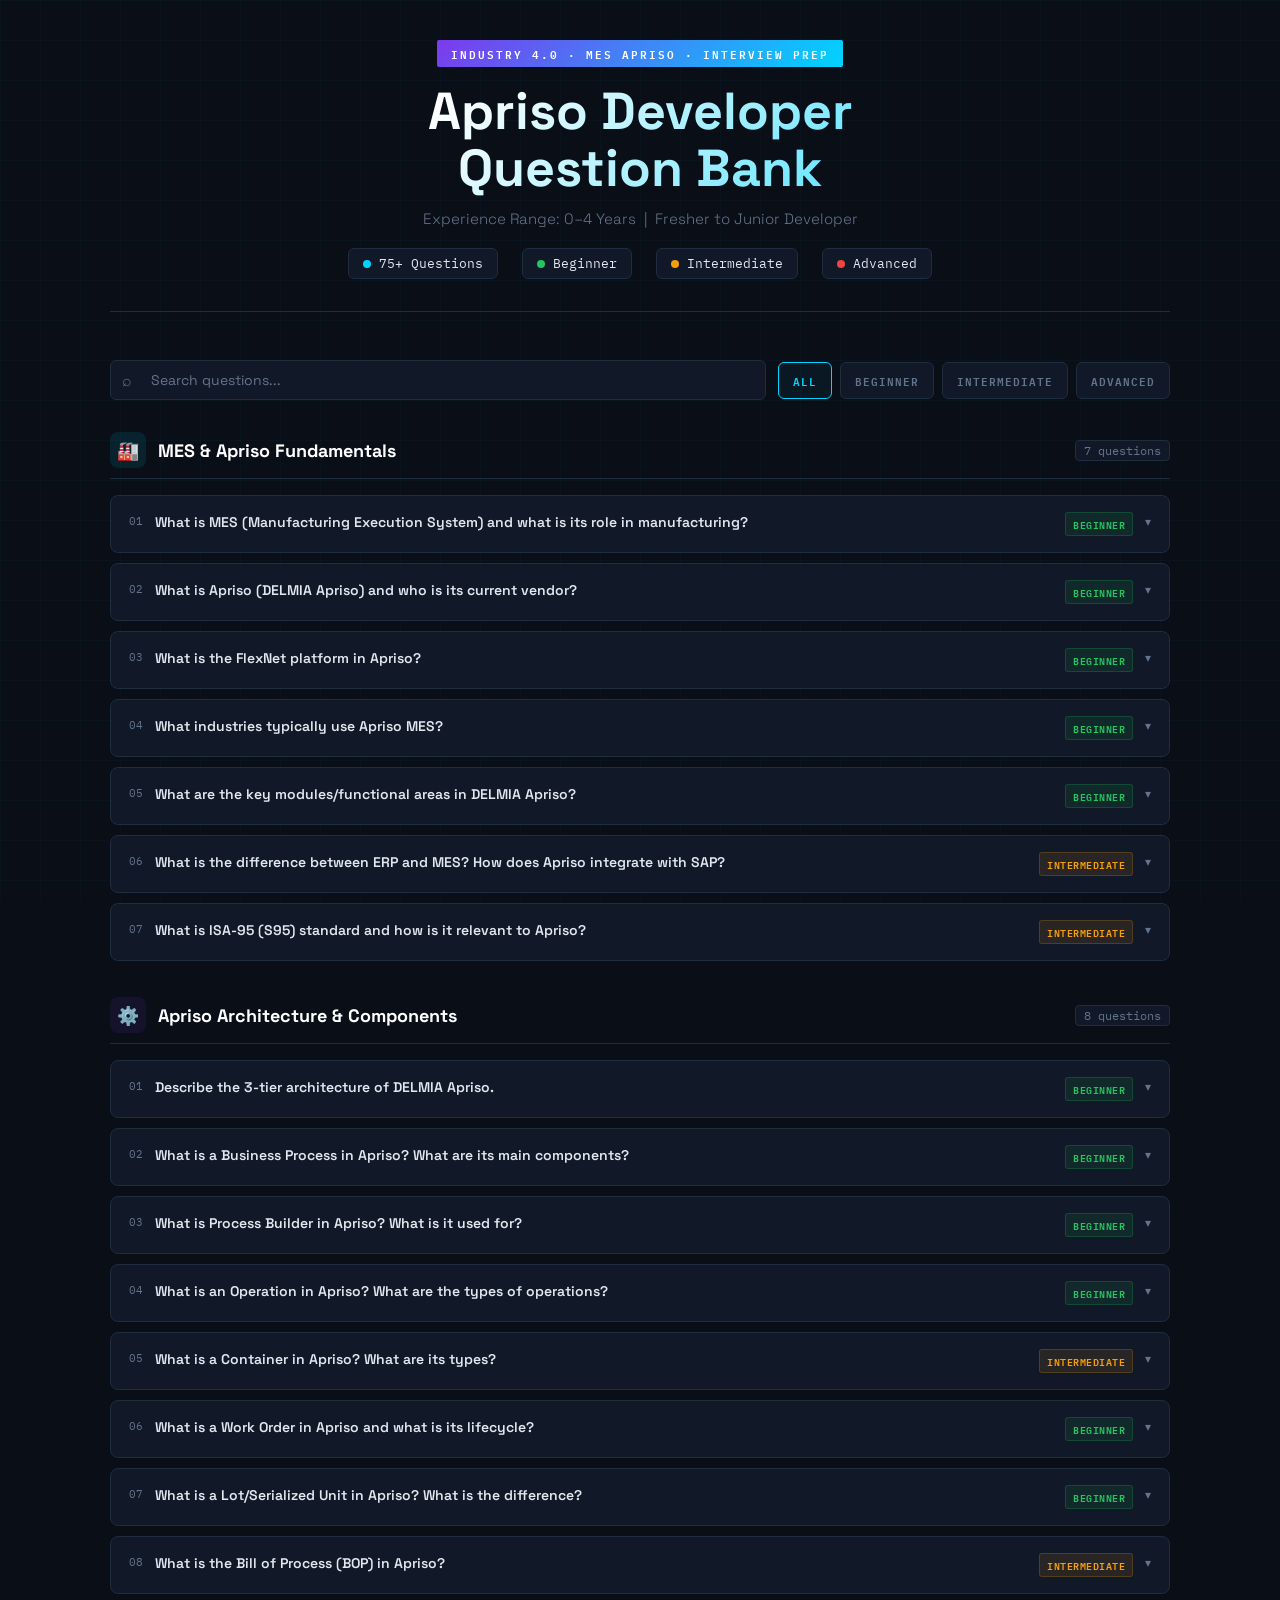
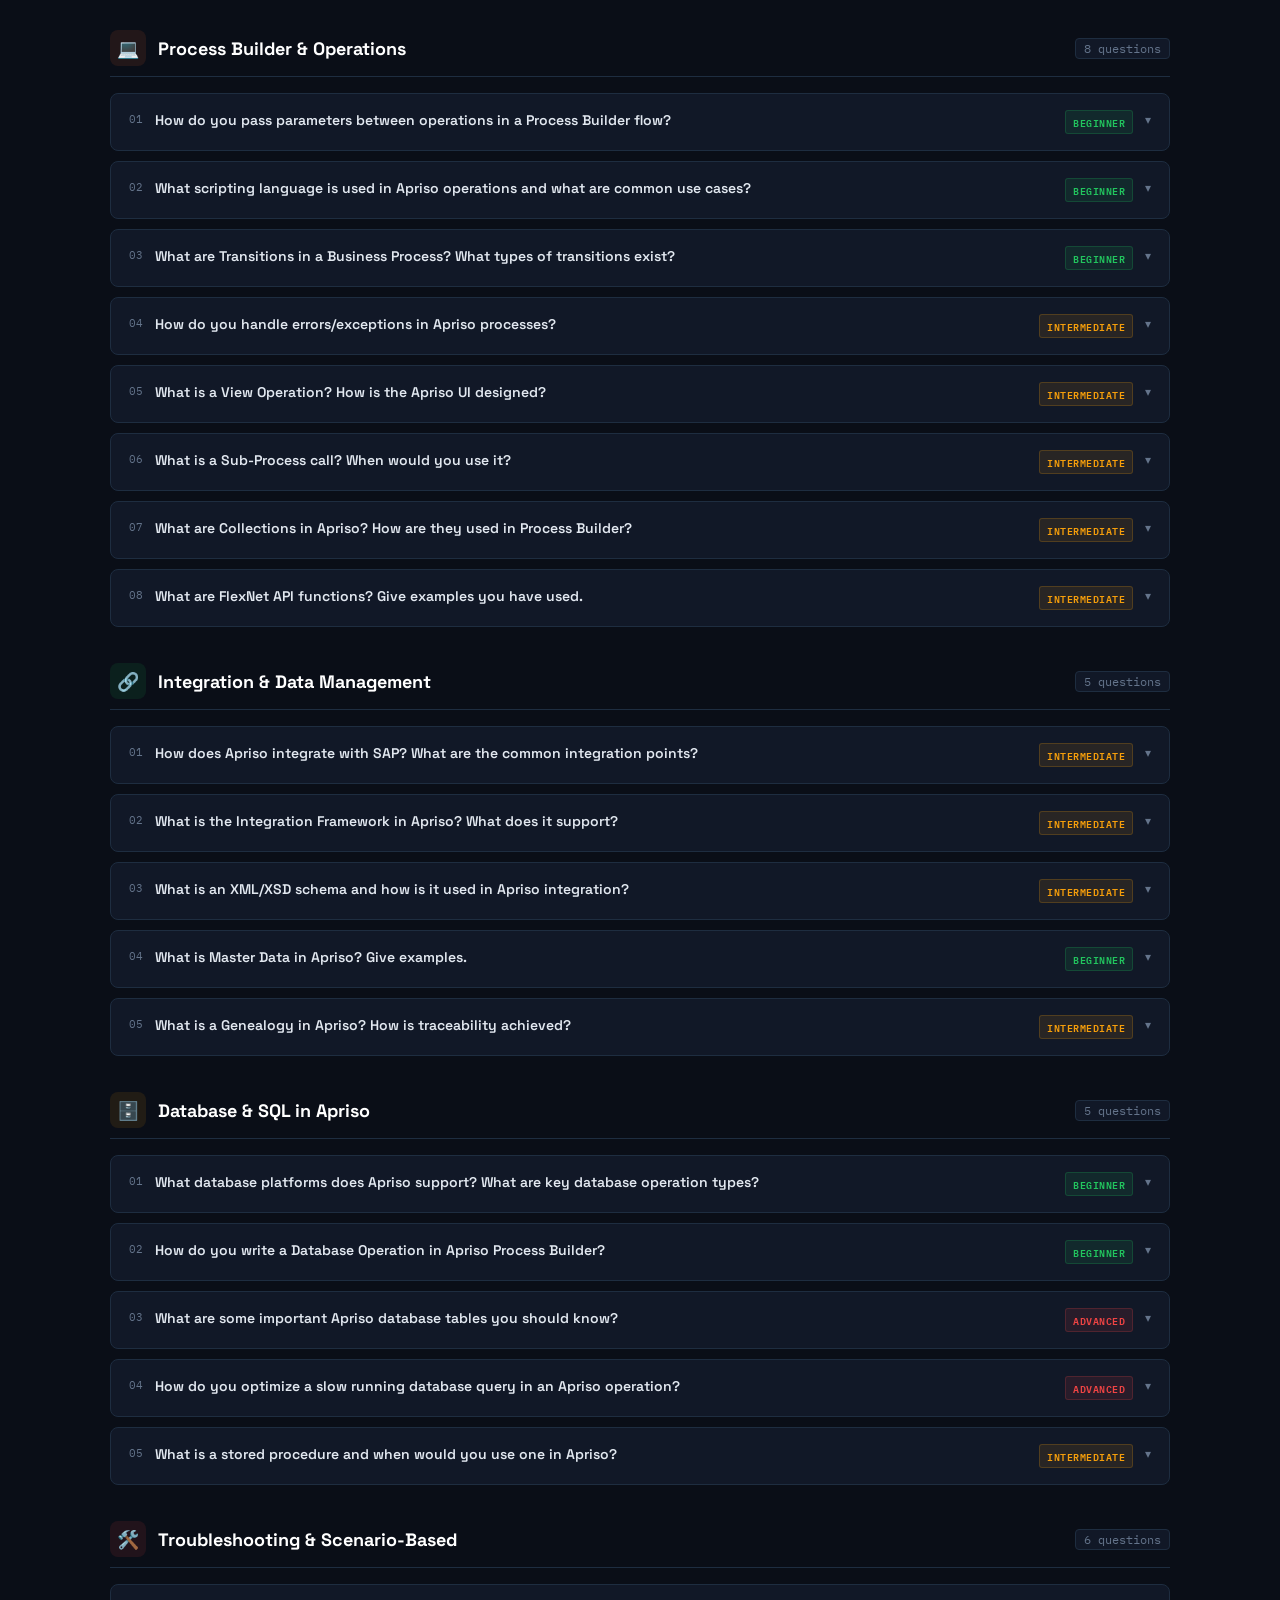
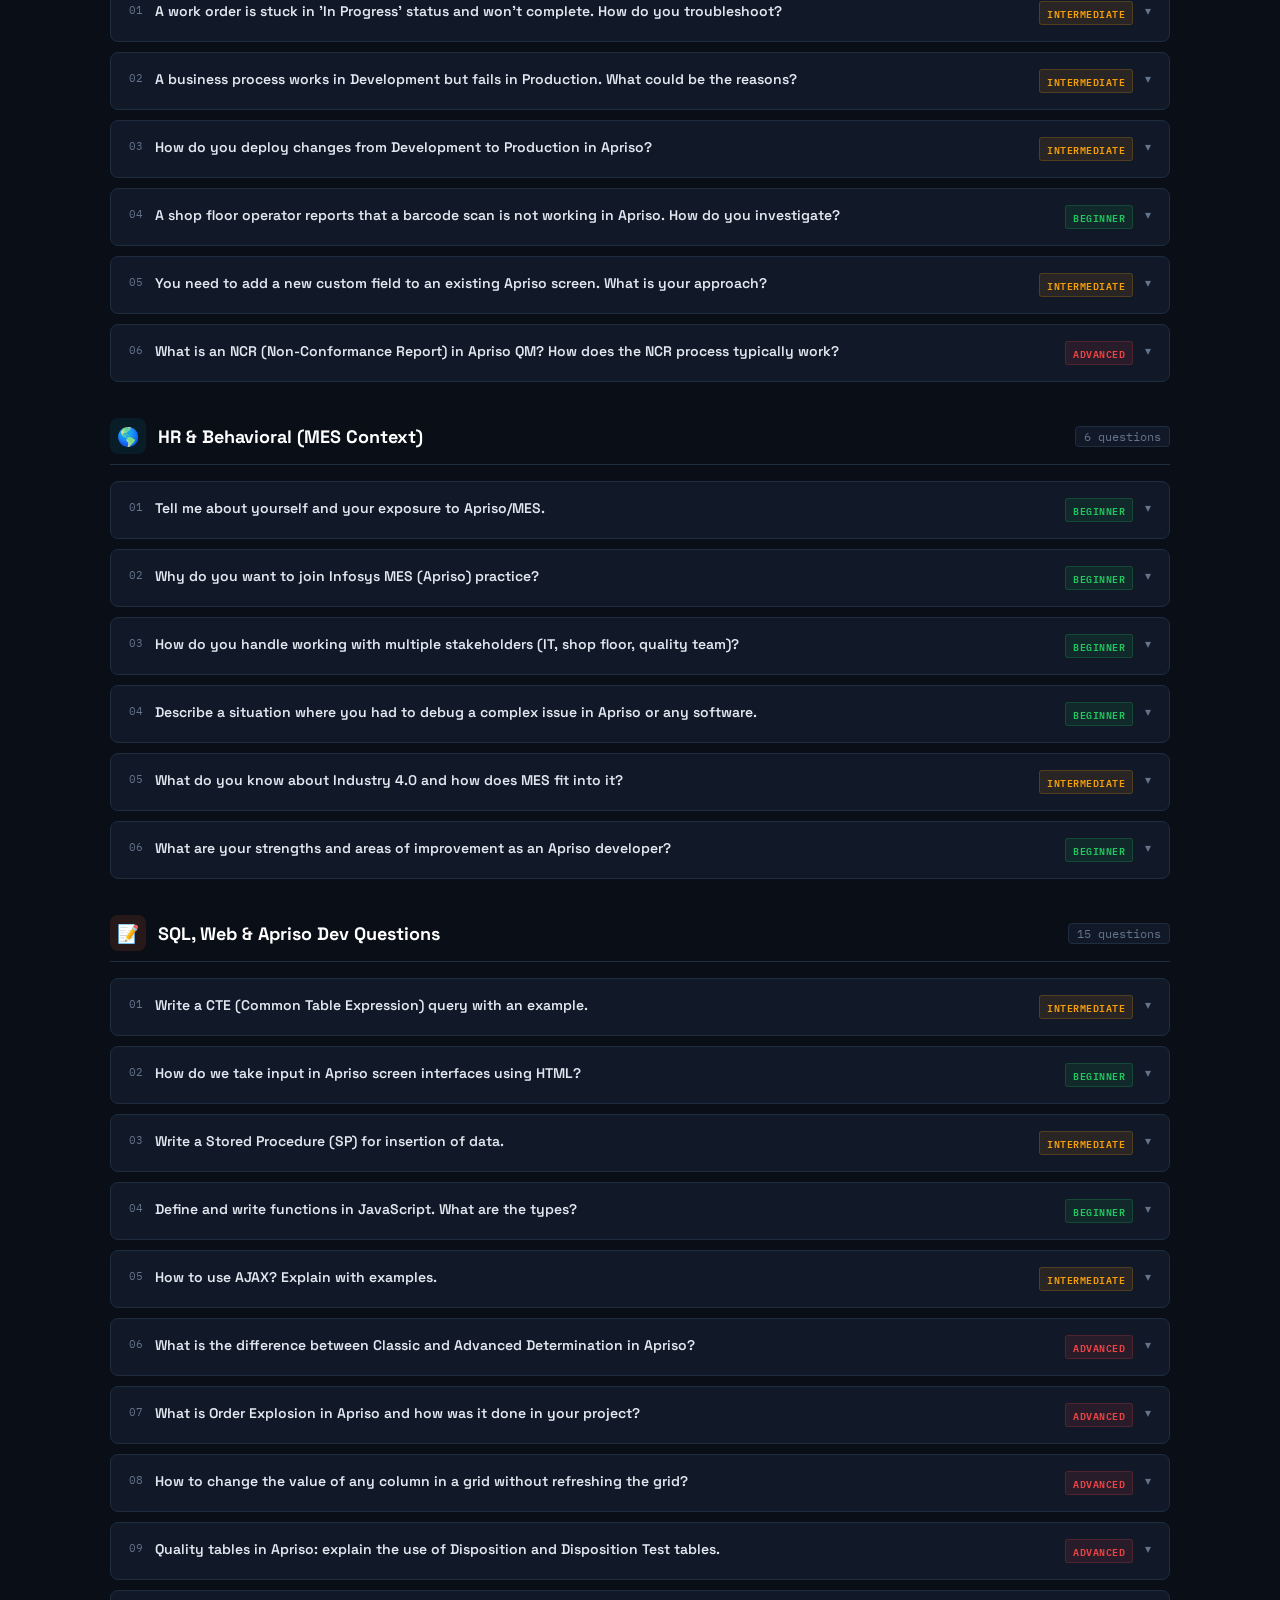
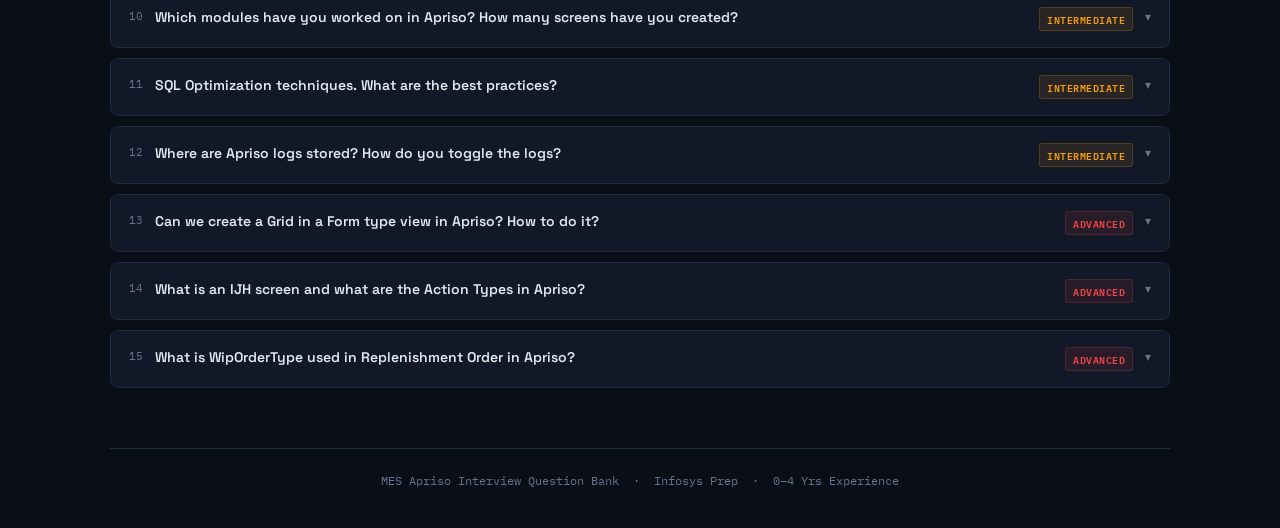
==== commit 19fb3602: "added more questions on code index.html" ====
--- a/index.html
+++ b/index.html
@@ -32,7 +32,6 @@
     overflow-x: hidden;
   }
 
-  /* Grid background */
   body::before {
     content: '';
     position: fixed;
@@ -53,7 +52,6 @@
     z-index: 1;
   }
 
-  /* HEADER */
   header {
     text-align: center;
     margin-bottom: 48px;
@@ -119,7 +117,6 @@
   .dot-red { background: var(--hard); }
   .dot-blue { background: var(--accent); }
 
-  /* SEARCH & FILTER */
   .controls {
     display: flex;
     gap: 12px;
@@ -186,7 +183,6 @@
     background: rgba(0,212,255,0.05);
   }
 
-  /* SECTION */
   .section {
     margin-bottom: 36px;
   }
@@ -228,7 +224,6 @@
     padding: 2px 8px;
   }
 
-  /* QUESTION CARD */
   .q-grid {
     display: grid;
     gap: 10px;
@@ -348,7 +343,7 @@
   }
 
   .q-answer ul li::before {
-    content: '▸';
+    content: '\25B8';
     position: absolute;
     left: 0;
     color: var(--accent);
@@ -365,6 +360,20 @@
     border-radius: 3px;
   }
 
+  .q-answer pre {
+    background: rgba(0,0,0,0.4);
+    border: 1px solid var(--border);
+    border-radius: 6px;
+    padding: 12px 14px;
+    margin: 10px 0;
+    overflow-x: auto;
+    font-family: 'IBM Plex Mono', monospace;
+    font-size: 12px;
+    color: #a5f3fc;
+    line-height: 1.6;
+    white-space: pre-wrap;
+  }
+
   .note {
     background: rgba(124,58,237,0.08);
     border: 1px solid rgba(124,58,237,0.2);
@@ -375,23 +384,35 @@
     margin-top: 10px;
   }
 
-  /* HIDDEN */
+  .q-answer table {
+    width: 100%;
+    border-collapse: collapse;
+    margin: 10px 0;
+    font-size: 12.5px;
+  }
+
+  .q-answer table th {
+    background: rgba(0,212,255,0.08);
+    color: var(--accent);
+    font-family: 'IBM Plex Mono', monospace;
+    font-size: 11px;
+    padding: 8px 10px;
+    text-align: left;
+    border: 1px solid var(--border);
+  }
+
+  .q-answer table td {
+    padding: 7px 10px;
+    color: #94a3b8;
+    border: 1px solid var(--border);
+    vertical-align: top;
+  }
+
+  .q-answer table tr:nth-child(even) td {
+    background: rgba(255,255,255,0.02);
+  }
+
   .q-card.hidden { display: none; }
-
-  /* PROGRESS */
-  .progress-bar-wrap {
-    height: 2px;
-    background: var(--border);
-    border-radius: 2px;
-    margin-bottom: 8px;
-    overflow: hidden;
-  }
-  .progress-bar {
-    height: 100%;
-    background: linear-gradient(90deg, var(--accent3), var(--accent));
-    border-radius: 2px;
-    transition: width 0.3s;
-  }
 
   footer {
     text-align: center;
@@ -413,11 +434,11 @@
 <div class="container">
 
   <header>
-    <div class="badge">Infosys · MES Apriso · Interview Prep</div>
+    <div class="badge">Industry 4.0 &middot; MES Apriso &middot; Interview Prep</div>
     <h1>Apriso Developer<br>Question Bank</h1>
-    <p class="subtitle">Experience Range: 0–4 Years &nbsp;|&nbsp; Fresher to Junior Developer</p>
+    <p class="subtitle">Experience Range: 0&ndash;4 Years &nbsp;|&nbsp; Fresher to Junior Developer</p>
     <div class="meta-row">
-      <div class="meta-chip"><span class="dot dot-blue"></span> 60+ Questions</div>
+      <div class="meta-chip"><span class="dot dot-blue"></span> 75+ Questions</div>
       <div class="meta-chip"><span class="dot dot-green"></span> Beginner</div>
       <div class="meta-chip"><span class="dot dot-amber"></span> Intermediate</div>
       <div class="meta-chip"><span class="dot dot-red"></span> Advanced</div>
@@ -426,7 +447,7 @@
 
   <div class="controls">
     <div class="search-wrap">
-      <span class="search-icon">⌕</span>
+      <span class="search-icon">&#x2315;</span>
       <input type="text" id="searchInput" placeholder="Search questions...">
     </div>
     <div class="filter-btns">
@@ -437,77 +458,16 @@
     </div>
   </div>
 
-  <!-- SECTION 1 -->
-  <div class="section" data-section="basics">
-    <div class="section-header">
-      <div class="section-icon" style="background:rgba(0,212,255,0.1)">🏭</div>
-      <span class="section-title">MES & Apriso Fundamentals</span>
-      <span class="section-count" id="count-1"></span>
-    </div>
-    <div class="q-grid" id="grid-1"></div>
-  </div>
-
-  <!-- SECTION 2 -->
-  <div class="section">
-    <div class="section-header">
-      <div class="section-icon" style="background:rgba(124,58,237,0.1)">⚙️</div>
-      <span class="section-title">Apriso Architecture & Components</span>
-      <span class="section-count" id="count-2"></span>
-    </div>
-    <div class="q-grid" id="grid-2"></div>
-  </div>
-
-  <!-- SECTION 3 -->
-  <div class="section">
-    <div class="section-header">
-      <div class="section-icon" style="background:rgba(255,107,53,0.1)">💻</div>
-      <span class="section-title">Process Builder & Operations</span>
-      <span class="section-count" id="count-3"></span>
-    </div>
-    <div class="q-grid" id="grid-3"></div>
-  </div>
-
-  <!-- SECTION 4 -->
-  <div class="section">
-    <div class="section-header">
-      <div class="section-icon" style="background:rgba(34,197,94,0.1)">🔗</div>
-      <span class="section-title">Integration & Data Management</span>
-      <span class="section-count" id="count-4"></span>
-    </div>
-    <div class="q-grid" id="grid-4"></div>
-  </div>
-
-  <!-- SECTION 5 -->
-  <div class="section">
-    <div class="section-header">
-      <div class="section-icon" style="background:rgba(245,158,11,0.1)">🗄️</div>
-      <span class="section-title">Database & SQL in Apriso</span>
-      <span class="section-count" id="count-5"></span>
-    </div>
-    <div class="q-grid" id="grid-5"></div>
-  </div>
-
-  <!-- SECTION 6 -->
-  <div class="section">
-    <div class="section-header">
-      <div class="section-icon" style="background:rgba(239,68,68,0.1)">🛠️</div>
-      <span class="section-title">Troubleshooting & Scenario-Based</span>
-      <span class="section-count" id="count-6"></span>
-    </div>
-    <div class="q-grid" id="grid-6"></div>
-  </div>
-
-  <!-- SECTION 7 -->
-  <div class="section">
-    <div class="section-header">
-      <div class="section-icon" style="background:rgba(0,212,255,0.08)">🌐</div>
-      <span class="section-title">HR & Behavioral (MES Context)</span>
-      <span class="section-count" id="count-7"></span>
-    </div>
-    <div class="q-grid" id="grid-7"></div>
-  </div>
-
-  <footer>MES Apriso Interview Question Bank &nbsp;·&nbsp; Infosys Prep &nbsp;·&nbsp; 0–4 Yrs Experience</footer>
+  <div class="section"><div class="section-header"><div class="section-icon" style="background:rgba(0,212,255,0.1)">&#x1F3ED;</div><span class="section-title">MES &amp; Apriso Fundamentals</span><span class="section-count" id="count-1"></span></div><div class="q-grid" id="grid-1"></div></div>
+  <div class="section"><div class="section-header"><div class="section-icon" style="background:rgba(124,58,237,0.1)">&#x2699;&#xFE0F;</div><span class="section-title">Apriso Architecture &amp; Components</span><span class="section-count" id="count-2"></span></div><div class="q-grid" id="grid-2"></div></div>
+  <div class="section"><div class="section-header"><div class="section-icon" style="background:rgba(255,107,53,0.1)">&#x1F4BB;</div><span class="section-title">Process Builder &amp; Operations</span><span class="section-count" id="count-3"></span></div><div class="q-grid" id="grid-3"></div></div>
+  <div class="section"><div class="section-header"><div class="section-icon" style="background:rgba(34,197,94,0.1)">&#x1F517;</div><span class="section-title">Integration &amp; Data Management</span><span class="section-count" id="count-4"></span></div><div class="q-grid" id="grid-4"></div></div>
+  <div class="section"><div class="section-header"><div class="section-icon" style="background:rgba(245,158,11,0.1)">&#x1F5C4;&#xFE0F;</div><span class="section-title">Database &amp; SQL in Apriso</span><span class="section-count" id="count-5"></span></div><div class="q-grid" id="grid-5"></div></div>
+  <div class="section"><div class="section-header"><div class="section-icon" style="background:rgba(239,68,68,0.1)">&#x1F6E0;&#xFE0F;</div><span class="section-title">Troubleshooting &amp; Scenario-Based</span><span class="section-count" id="count-6"></span></div><div class="q-grid" id="grid-6"></div></div>
+  <div class="section"><div class="section-header"><div class="section-icon" style="background:rgba(0,212,255,0.08)">&#x1F30E;</div><span class="section-title">HR &amp; Behavioral (MES Context)</span><span class="section-count" id="count-7"></span></div><div class="q-grid" id="grid-7"></div></div>
+  <div class="section"><div class="section-header"><div class="section-icon" style="background:rgba(255,107,53,0.12)">&#x1F4DD;</div><span class="section-title">SQL, Web &amp; Apriso Dev Questions</span><span class="section-count" id="count-8"></span></div><div class="q-grid" id="grid-8"></div></div>
+
+  <footer>MES Apriso Interview Question Bank &nbsp;&middot;&nbsp; Infosys Prep &nbsp;&middot;&nbsp; 0&ndash;4 Yrs Experience</footer>
 </div>
 
 <script>
@@ -516,84 +476,37 @@
     questions: [
       {
         q: "What is MES (Manufacturing Execution System) and what is its role in manufacturing?",
-        a: `<p>MES is a software system that connects, monitors, and controls complex manufacturing systems and data flows on the factory floor. It sits between ERP (Enterprise Resource Planning) and the plant floor.</p>
-        <ul>
-          <li>Tracks and documents real-time production from raw materials to finished goods</li>
-          <li>Manages work orders, scheduling, quality control, material tracking, and labor</li>
-          <li>Bridges the gap between planning systems (ERP like SAP) and actual shop floor operations</li>
-          <li>Provides traceability and genealogy of manufactured products</li>
-        </ul>`,
+        a: `<p>MES is a software system that connects, monitors, and controls complex manufacturing systems and data flows on the factory floor. It sits between ERP (Enterprise Resource Planning) and the plant floor.</p><ul><li>Tracks and documents real-time production from raw materials to finished goods</li><li>Manages work orders, scheduling, quality control, material tracking, and labor</li><li>Bridges the gap between planning systems (ERP like SAP) and actual shop floor operations</li><li>Provides traceability and genealogy of manufactured products</li></ul>`,
         level: "easy"
       },
       {
         q: "What is Apriso (DELMIA Apriso) and who is its current vendor?",
-        a: `<p>Apriso is a Manufacturing Execution System (MES) solution now branded as <code>DELMIA Apriso</code>, owned by Dassault Systèmes. It was originally developed by Apriso Corporation and acquired by Dassault Systèmes in 2013.</p>
-        <ul>
-          <li>Used for global manufacturing operations management (MOM)</li>
-          <li>Provides process-driven, configurable workflows across multiple plants</li>
-          <li>Supports discrete, process, and hybrid manufacturing industries</li>
-          <li>Runs on the FlexNet platform</li>
-        </ul>`,
+        a: `<p>Apriso is a Manufacturing Execution System (MES) solution now branded as <code>DELMIA Apriso</code>, owned by Dassault Systemes. It was originally developed by Apriso Corporation and acquired by Dassault Systemes in 2013.</p><ul><li>Used for global manufacturing operations management (MOM)</li><li>Provides process-driven, configurable workflows across multiple plants</li><li>Supports discrete, process, and hybrid manufacturing industries</li><li>Runs on the FlexNet platform</li></ul>`,
         level: "easy"
       },
       {
         q: "What is the FlexNet platform in Apriso?",
-        a: `<p>FlexNet is the underlying application platform on which DELMIA Apriso is built. It provides the runtime environment for all Apriso processes and operations.</p>
-        <ul>
-          <li>Object-oriented, process-driven platform</li>
-          <li>Supports multi-site, multi-language deployments</li>
-          <li>Provides the Process Builder IDE for development</li>
-          <li>Handles security, sessions, transactions, and scalability</li>
-          <li>Built on a 3-tier architecture: client, application server, database</li>
-        </ul>`,
+        a: `<p>FlexNet is the underlying application platform on which DELMIA Apriso is built. It provides the runtime environment for all Apriso processes and operations.</p><ul><li>Object-oriented, process-driven platform</li><li>Supports multi-site, multi-language deployments</li><li>Provides the Process Builder IDE for development</li><li>Handles security, sessions, transactions, and scalability</li><li>Built on a 3-tier architecture: client, application server, database</li></ul>`,
         level: "easy"
       },
       {
         q: "What industries typically use Apriso MES?",
-        a: `<ul>
-          <li>Aerospace & Defense</li>
-          <li>Automotive manufacturing</li>
-          <li>High-tech electronics</li>
-          <li>Medical devices & pharmaceuticals</li>
-          <li>Industrial equipment / heavy machinery</li>
-          <li>Consumer goods & packaging</li>
-        </ul>
-        <p>Apriso excels in regulated industries where traceability, genealogy, and compliance are critical.</p>`,
+        a: `<ul><li>Aerospace &amp; Defense</li><li>Automotive manufacturing</li><li>High-tech electronics</li><li>Medical devices &amp; pharmaceuticals</li><li>Industrial equipment / heavy machinery</li><li>Consumer goods &amp; packaging</li></ul><p>Apriso excels in regulated industries where traceability, genealogy, and compliance are critical.</p>`,
         level: "easy"
       },
       {
         q: "What are the key modules/functional areas in DELMIA Apriso?",
-        a: `<ul>
-          <li><strong>Production Management</strong> – Work orders, scheduling, execution</li>
-          <li><strong>Quality Management</strong> – Inspection plans, NCR, CAPA</li>
-          <li><strong>Inventory & Material Management</strong> – Lot tracking, warehouse</li>
-          <li><strong>Labor Management</strong> – Time tracking, skills, certifications</li>
-          <li><strong>Genealogy & Traceability</strong> – Bill of Process, full traceability tree</li>
-          <li><strong>Equipment Management</strong> – OEE, maintenance, calibration</li>
-          <li><strong>Global Process Management</strong> – Multi-site process governance</li>
-        </ul>`,
+        a: `<ul><li><strong>Production Management</strong> - Work orders, scheduling, execution</li><li><strong>Quality Management</strong> - Inspection plans, NCR, CAPA</li><li><strong>Inventory &amp; Material Management</strong> - Lot tracking, warehouse</li><li><strong>Labor Management</strong> - Time tracking, skills, certifications</li><li><strong>Genealogy &amp; Traceability</strong> - Bill of Process, full traceability tree</li><li><strong>Equipment Management</strong> - OEE, maintenance, calibration</li><li><strong>Global Process Management</strong> - Multi-site process governance</li></ul>`,
         level: "easy"
       },
       {
         q: "What is the difference between ERP and MES? How does Apriso integrate with SAP?",
-        a: `<p><strong>ERP</strong> handles business-level planning: orders, procurement, finance, HR. <strong>MES</strong> handles real-time shop floor execution.</p>
-        <ul>
-          <li>ERP creates production orders → MES executes and tracks them</li>
-          <li>MES sends actual quantities, labor, quality data back to ERP</li>
-          <li>Apriso integrates with SAP via IDOC, BAPI, RFC, or REST/Web Services</li>
-          <li>Apriso has a dedicated SAP Integration Framework with standard adapters</li>
-          <li>Common exchanges: Work orders, Confirmations, Goods movements, Quality notifications</li>
-        </ul>`,
+        a: `<p><strong>ERP</strong> handles business-level planning: orders, procurement, finance, HR. <strong>MES</strong> handles real-time shop floor execution.</p><ul><li>ERP creates production orders; MES executes and tracks them</li><li>MES sends actual quantities, labor, quality data back to ERP</li><li>Apriso integrates with SAP via IDOC, BAPI, RFC, or REST/Web Services</li><li>Apriso has a dedicated SAP Integration Framework with standard adapters</li><li>Common exchanges: Work orders, Confirmations, Goods movements, Quality notifications</li></ul>`,
         level: "medium"
       },
       {
         q: "What is ISA-95 (S95) standard and how is it relevant to Apriso?",
-        a: `<p>ISA-95 is an international standard for developing an automated interface between enterprise and plant floor systems. Apriso is designed around ISA-95 / IEC 62264 data models.</p>
-        <ul>
-          <li>Defines levels: Level 3 (MES/MOM) sits between Level 4 (ERP) and Level 2 (SCADA/PLC)</li>
-          <li>Apriso's object model (Personnel, Equipment, Material, Process Segments) maps to ISA-95</li>
-          <li>Helps ensure interoperability between Apriso and other enterprise systems</li>
-        </ul>`,
+        a: `<p>ISA-95 is an international standard for developing an automated interface between enterprise and plant floor systems. Apriso is designed around ISA-95 / IEC 62264 data models.</p><ul><li>Defines levels: Level 3 (MES/MOM) sits between Level 4 (ERP) and Level 2 (SCADA/PLC)</li><li>Apriso's object model (Personnel, Equipment, Material, Process Segments) maps to ISA-95</li><li>Helps ensure interoperability between Apriso and other enterprise systems</li></ul>`,
         level: "medium"
       }
     ]
@@ -602,97 +515,42 @@
     questions: [
       {
         q: "Describe the 3-tier architecture of DELMIA Apriso.",
-        a: `<ul>
-          <li><strong>Presentation Tier</strong> – Web browser client (HTML5/JavaScript UI). Users interact via Apriso portals and screens</li>
-          <li><strong>Application Tier</strong> – FlexNet Application Server (Java-based). Hosts business logic, process execution engine, and services</li>
-          <li><strong>Data Tier</strong> – Database (Oracle or MS SQL Server). Stores all manufacturing data, metadata, configurations</li>
-        </ul>
-        <div class="note">Apriso moved to a web-based UI from the older Windows-based client.</div>`,
+        a: `<ul><li><strong>Presentation Tier</strong> - Web browser client (HTML5/JavaScript UI). Users interact via Apriso portals and screens</li><li><strong>Application Tier</strong> - FlexNet Application Server (Java-based). Hosts business logic, process execution engine, and services</li><li><strong>Data Tier</strong> - Database (Oracle or MS SQL Server). Stores all manufacturing data, metadata, configurations</li></ul><div class="note">Apriso moved to a web-based UI from the older Windows-based client.</div>`,
         level: "easy"
       },
       {
         q: "What is a Business Process in Apriso? What are its main components?",
-        a: `<p>A Business Process in Apriso is a configurable workflow that defines how a manufacturing task is executed. It is created and managed in Process Builder.</p>
-        <ul>
-          <li><strong>Operations</strong> – Logical steps/tasks within a process</li>
-          <li><strong>Transitions</strong> – Flow control between operations (conditional or unconditional)</li>
-          <li><strong>Parameters</strong> – Input/output data passed between operations</li>
-          <li><strong>Resources</strong> – Equipment, personnel, material involved</li>
-          <li><strong>Events</strong> – Triggers that start or branch processes</li>
-        </ul>`,
+        a: `<p>A Business Process in Apriso is a configurable workflow that defines how a manufacturing task is executed. It is created and managed in Process Builder.</p><ul><li><strong>Operations</strong> - Logical steps/tasks within a process</li><li><strong>Transitions</strong> - Flow control between operations (conditional or unconditional)</li><li><strong>Parameters</strong> - Input/output data passed between operations</li><li><strong>Resources</strong> - Equipment, personnel, material involved</li><li><strong>Events</strong> - Triggers that start or branch processes</li></ul>`,
         level: "easy"
       },
       {
         q: "What is Process Builder in Apriso? What is it used for?",
-        a: `<p>Process Builder is the Integrated Development Environment (IDE) in Apriso used by developers to design, configure, and deploy business processes and operations.</p>
-        <ul>
-          <li>Drag-and-drop workflow designer for defining process flows</li>
-          <li>Configure operations, transitions, parameters, and rules</li>
-          <li>Write scripting logic (VBScript/JScript within operations)</li>
-          <li>Manage database queries and integrations</li>
-          <li>Deploy configurations to environments (dev, test, prod)</li>
-        </ul>`,
+        a: `<p>Process Builder is the Integrated Development Environment (IDE) in Apriso used by developers to design, configure, and deploy business processes and operations.</p><ul><li>Drag-and-drop workflow designer for defining process flows</li><li>Configure operations, transitions, parameters, and rules</li><li>Write scripting logic (VBScript/JScript within operations)</li><li>Manage database queries and integrations</li><li>Deploy configurations to environments (dev, test, prod)</li></ul>`,
         level: "easy"
       },
       {
         q: "What is an Operation in Apriso? What are the types of operations?",
-        a: `<p>An Operation is the fundamental executable unit within a Business Process. Each operation performs a specific action.</p>
-        <ul>
-          <li><strong>Sub-Process Operation</strong> – Calls another business process</li>
-          <li><strong>Database Operation</strong> – Executes SQL queries (SELECT, INSERT, UPDATE)</li>
-          <li><strong>Scripting Operation</strong> – Contains VBScript/JavaScript for custom logic</li>
-          <li><strong>Integration Operation</strong> – Calls external web services or APIs</li>
-          <li><strong>View Operation</strong> – Renders a UI screen to the user</li>
-          <li><strong>Event Operation</strong> – Raises or handles system events</li>
-          <li><strong>Decision Operation</strong> – Evaluates conditions to route flow</li>
-        </ul>`,
+        a: `<p>An Operation is the fundamental executable unit within a Business Process. Each operation performs a specific action.</p><ul><li><strong>Sub-Process Operation</strong> - Calls another business process</li><li><strong>Database Operation</strong> - Executes SQL queries (SELECT, INSERT, UPDATE)</li><li><strong>Scripting Operation</strong> - Contains VBScript/JavaScript for custom logic</li><li><strong>Integration Operation</strong> - Calls external web services or APIs</li><li><strong>View Operation</strong> - Renders a UI screen to the user</li><li><strong>Event Operation</strong> - Raises or handles system events</li><li><strong>Decision Operation</strong> - Evaluates conditions to route flow</li></ul>`,
         level: "easy"
       },
       {
         q: "What is a Container in Apriso? What are its types?",
-        a: `<p>A Container is a logical grouping of processes or functions in Apriso, similar to a module or package.</p>
-        <ul>
-          <li><strong>Business Process Container</strong> – Groups related business processes</li>
-          <li><strong>Operation Container</strong> – Groups re-usable operations</li>
-          <li><strong>Global Container</strong> – Shared across the platform (standard Apriso objects)</li>
-          <li><strong>Customer Container</strong> – Custom/customer-specific configurations</li>
-        </ul>
-        <div class="note">It is a best practice to never modify Global/Standard containers; always extend them in Customer containers.</div>`,
+        a: `<p>A Container is a logical grouping of processes or functions in Apriso, similar to a module or package.</p><ul><li><strong>Business Process Container</strong> - Groups related business processes</li><li><strong>Operation Container</strong> - Groups re-usable operations</li><li><strong>Global Container</strong> - Shared across the platform (standard Apriso objects)</li><li><strong>Customer Container</strong> - Custom/customer-specific configurations</li></ul><div class="note">It is a best practice to never modify Global/Standard containers; always extend them in Customer containers.</div>`,
         level: "medium"
       },
       {
         q: "What is a Work Order in Apriso and what is its lifecycle?",
-        a: `<ul>
-          <li><strong>Created</strong> – Work order received (from ERP or manually)</li>
-          <li><strong>Scheduled</strong> – Assigned to a facility/line/machine</li>
-          <li><strong>Released</strong> – Made available for shop floor execution</li>
-          <li><strong>In Progress</strong> – Active production underway</li>
-          <li><strong>Completed</strong> – All operations finished</li>
-          <li><strong>Closed</strong> – Confirmed back to ERP (e.g., SAP confirmation)</li>
-        </ul>`,
+        a: `<ul><li><strong>Created</strong> - Work order received (from ERP or manually)</li><li><strong>Scheduled</strong> - Assigned to a facility/line/machine</li><li><strong>Released</strong> - Made available for shop floor execution</li><li><strong>In Progress</strong> - Active production underway</li><li><strong>Completed</strong> - All operations finished</li><li><strong>Closed</strong> - Confirmed back to ERP (e.g., SAP confirmation)</li></ul>`,
         level: "easy"
       },
       {
         q: "What is a Lot/Serialized Unit in Apriso? What is the difference?",
-        a: `<p>Apriso supports two material tracking modes:</p>
-        <ul>
-          <li><strong>Lot</strong> – A batch quantity tracked by a single Lot ID. Example: 100 units in Lot 001</li>
-          <li><strong>Serialized Unit (SU)</strong> – Each individual unit has a unique serial number</li>
-          <li>Serialized tracking is used for high-value or regulated products (aerospace, medical)</li>
-          <li>Lots are preferred for high-volume, low-cost discrete or process manufacturing</li>
-        </ul>`,
+        a: `<p>Apriso supports two material tracking modes:</p><ul><li><strong>Lot</strong> - A batch quantity tracked by a single Lot ID. Example: 100 units in Lot 001</li><li><strong>Serialized Unit (SU)</strong> - Each individual unit has a unique serial number</li><li>Serialized tracking is used for high-value or regulated products (aerospace, medical)</li><li>Lots are preferred for high-volume, low-cost discrete or process manufacturing</li></ul>`,
         level: "easy"
       },
       {
         q: "What is the Bill of Process (BOP) in Apriso?",
-        a: `<p>The Bill of Process (BOP) defines the sequence of operations required to manufacture a product. It is the manufacturing equivalent of a Bill of Materials (BOM).</p>
-        <ul>
-          <li>Defines which operations to perform and in what sequence</li>
-          <li>Links to equipment, personnel skills, and material requirements</li>
-          <li>Drives the execution of work orders on the shop floor</li>
-          <li>Can be plant-specific or global/template-based</li>
-          <li>Also called Process Plan or Routing in some MES systems</li>
-        </ul>`,
+        a: `<p>The Bill of Process (BOP) defines the sequence of operations required to manufacture a product. It is the manufacturing equivalent of a Bill of Materials (BOM).</p><ul><li>Defines which operations to perform and in what sequence</li><li>Links to equipment, personnel skills, and material requirements</li><li>Drives the execution of work orders on the shop floor</li><li>Can be plant-specific or global/template-based</li><li>Also called Process Plan or Routing in some MES systems</li></ul>`,
         level: "medium"
       }
     ]
@@ -701,99 +559,42 @@
     questions: [
       {
         q: "How do you pass parameters between operations in a Process Builder flow?",
-        a: `<p>Parameters are the data-passing mechanism between operations in a business process.</p>
-        <ul>
-          <li>Each operation can define <strong>Input</strong> and <strong>Output</strong> parameters</li>
-          <li>Parameters are mapped in the Process Builder transition/mapping screen</li>
-          <li>Process-level parameters can be shared across all operations in the process</li>
-          <li>Types include: String, Integer, Double, Boolean, Date, Object, Collection</li>
-          <li>Use <code>Get/Set Parameter</code> script functions to manipulate them in scripting operations</li>
-        </ul>`,
+        a: `<p>Parameters are the data-passing mechanism between operations in a business process.</p><ul><li>Each operation can define <strong>Input</strong> and <strong>Output</strong> parameters</li><li>Parameters are mapped in the Process Builder transition/mapping screen</li><li>Process-level parameters can be shared across all operations in the process</li><li>Types include: String, Integer, Double, Boolean, Date, Object, Collection</li><li>Use <code>Get/Set Parameter</code> script functions to manipulate them in scripting operations</li></ul>`,
         level: "easy"
       },
       {
         q: "What scripting language is used in Apriso operations and what are common use cases?",
-        a: `<p>Apriso supports <strong>VBScript</strong> (primarily) and JScript within scripting operations in Process Builder.</p>
-        <ul>
-          <li>Conditional logic: if/else branching based on parameter values</li>
-          <li>String manipulation: parsing, concatenating, formatting data</li>
-          <li>Date/time calculations: computing due dates, shift times</li>
-          <li>Mathematical calculations: yield, scrap, efficiency formulas</li>
-          <li>Calling FlexNet API functions: <code>FlexNet.GetObject()</code>, <code>FlexNet.SetParameter()</code></li>
-          <li>Error handling: raising custom error messages to the UI</li>
-        </ul>`,
+        a: `<p>Apriso supports <strong>VBScript</strong> (primarily) and JScript within scripting operations in Process Builder.</p><ul><li>Conditional logic: if/else branching based on parameter values</li><li>String manipulation: parsing, concatenating, formatting data</li><li>Date/time calculations: computing due dates, shift times</li><li>Mathematical calculations: yield, scrap, efficiency formulas</li><li>Calling FlexNet API functions: <code>FlexNet.GetObject()</code>, <code>FlexNet.SetParameter()</code></li><li>Error handling: raising custom error messages to the UI</li></ul>`,
         level: "easy"
       },
       {
         q: "What are Transitions in a Business Process? What types of transitions exist?",
-        a: `<ul>
-          <li><strong>Unconditional Transition</strong> – Always flows to the next operation</li>
-          <li><strong>Conditional Transition</strong> – Flows based on a condition (expression or parameter value)</li>
-          <li><strong>Error Transition</strong> – Routes flow when an operation throws an error</li>
-          <li><strong>Default Transition</strong> – Fallback when no condition is met</li>
-        </ul>
-        <p>Transitions are drawn as arrows in the Process Builder diagram and can carry parameter mappings.</p>`,
+        a: `<ul><li><strong>Unconditional Transition</strong> - Always flows to the next operation</li><li><strong>Conditional Transition</strong> - Flows based on a condition (expression or parameter value)</li><li><strong>Error Transition</strong> - Routes flow when an operation throws an error</li><li><strong>Default Transition</strong> - Fallback when no condition is met</li></ul><p>Transitions are drawn as arrows in the Process Builder diagram and can carry parameter mappings.</p>`,
         level: "easy"
       },
       {
         q: "How do you handle errors/exceptions in Apriso processes?",
-        a: `<ul>
-          <li>Use <strong>Error Transitions</strong> in Process Builder to catch operation errors</li>
-          <li>Script operations can use <code>Err.Raise</code> (VBScript) to throw custom errors</li>
-          <li>Use <code>On Error Resume Next</code> for graceful error handling in scripts</li>
-          <li>Log errors using Apriso's logging API: <code>FlexNet.Log()</code></li>
-          <li>Display user-friendly error messages via View operations or pop-up dialogs</li>
-          <li>Rollback transactions by configuring transaction boundaries in the process</li>
-        </ul>`,
+        a: `<ul><li>Use <strong>Error Transitions</strong> in Process Builder to catch operation errors</li><li>Script operations can use <code>Err.Raise</code> (VBScript) to throw custom errors</li><li>Use <code>On Error Resume Next</code> for graceful error handling in scripts</li><li>Log errors using Apriso's logging API: <code>FlexNet.Log()</code></li><li>Display user-friendly error messages via View operations or pop-up dialogs</li><li>Rollback transactions by configuring transaction boundaries in the process</li></ul>`,
         level: "medium"
       },
       {
         q: "What is a View Operation? How is the Apriso UI designed?",
-        a: `<p>A View Operation renders a screen or form to the end user within a business process flow.</p>
-        <ul>
-          <li>Views are defined using the <strong>Screen Builder</strong> / UI Designer in Apriso</li>
-          <li>Supports standard controls: text fields, dropdowns, grids, buttons, labels</li>
-          <li>Apriso 2016+ uses HTML5-based responsive UI</li>
-          <li>Views bind to process parameters for input/output</li>
-          <li>JavaScript and CSS can be used for custom UI behavior</li>
-          <li>Views can be embedded in Portals (dashboards) for navigation</li>
-        </ul>`,
+        a: `<p>A View Operation renders a screen or form to the end user within a business process flow.</p><ul><li>Views are defined using the <strong>Screen Builder</strong> / UI Designer in Apriso</li><li>Supports standard controls: text fields, dropdowns, grids, buttons, labels</li><li>Apriso 2016+ uses HTML5-based responsive UI</li><li>Views bind to process parameters for input/output</li><li>JavaScript and CSS can be used for custom UI behavior</li><li>Views can be embedded in Portals (dashboards) for navigation</li></ul>`,
         level: "medium"
       },
       {
         q: "What is a Sub-Process call? When would you use it?",
-        a: `<p>A Sub-Process operation calls another Business Process from within a parent process.</p>
-        <ul>
-          <li>Used for <strong>reusability</strong> – common logic encapsulated once and called from many places</li>
-          <li>Used for <strong>modularization</strong> – breaking large processes into manageable chunks</li>
-          <li>Parameters are mapped between caller and callee process</li>
-          <li>Examples: Common validation logic, SAP integration calls, quality inspection sub-flows</li>
-        </ul>`,
+        a: `<p>A Sub-Process operation calls another Business Process from within a parent process.</p><ul><li>Used for <strong>reusability</strong> - common logic encapsulated once and called from many places</li><li>Used for <strong>modularization</strong> - breaking large processes into manageable chunks</li><li>Parameters are mapped between caller and callee process</li><li>Examples: Common validation logic, SAP integration calls, quality inspection sub-flows</li></ul>`,
         level: "medium"
       },
       {
         q: "What are Collections in Apriso? How are they used in Process Builder?",
-        a: `<p>Collections are list-type parameters in Apriso — essentially arrays or recordsets of data.</p>
-        <ul>
-          <li>Database operations return result sets as Collections</li>
-          <li>Collections can be iterated in loops within scripting operations</li>
-          <li>Bound to grid controls in View operations to display tabular data</li>
-          <li>Common methods: <code>Collection.Count</code>, <code>Collection.Item(index)</code></li>
-          <li>Used for displaying multiple work orders, lots, or inspection results in a table</li>
-        </ul>`,
+        a: `<p>Collections are list-type parameters in Apriso - essentially arrays or recordsets of data.</p><ul><li>Database operations return result sets as Collections</li><li>Collections can be iterated in loops within scripting operations</li><li>Bound to grid controls in View operations to display tabular data</li><li>Common methods: <code>Collection.Count</code>, <code>Collection.Item(index)</code></li><li>Used for displaying multiple work orders, lots, or inspection results in a table</li></ul>`,
         level: "medium"
       },
       {
         q: "What are FlexNet API functions? Give examples you have used.",
-        a: `<p>FlexNet API is a set of built-in functions available in Apriso scripting operations to interact with the platform.</p>
-        <ul>
-          <li><code>FlexNet.GetObject("ClassName")</code> – Get a business object instance</li>
-          <li><code>FlexNet.SetParameter("ParamName", value)</code> – Set a process parameter</li>
-          <li><code>FlexNet.GetParameter("ParamName")</code> – Read a process parameter</li>
-          <li><code>FlexNet.Log(message, level)</code> – Write to Apriso log</li>
-          <li><code>FlexNet.RaiseError(code, message)</code> – Throw a custom error</li>
-          <li><code>FlexNet.GetCurrentUser()</code> – Get logged-in user info</li>
-        </ul>`,
+        a: `<p>FlexNet API is a set of built-in functions available in Apriso scripting operations to interact with the platform.</p><ul><li><code>FlexNet.GetObject("ClassName")</code> - Get a business object instance</li><li><code>FlexNet.SetParameter("ParamName", value)</code> - Set a process parameter</li><li><code>FlexNet.GetParameter("ParamName")</code> - Read a process parameter</li><li><code>FlexNet.Log(message, level)</code> - Write to Apriso log</li><li><code>FlexNet.RaiseError(code, message)</code> - Throw a custom error</li><li><code>FlexNet.GetCurrentUser()</code> - Get logged-in user info</li></ul>`,
         level: "medium"
       }
     ]
@@ -802,64 +603,27 @@
     questions: [
       {
         q: "How does Apriso integrate with SAP? What are the common integration points?",
-        a: `<p>Apriso integrates with SAP using multiple mechanisms:</p>
-        <ul>
-          <li><strong>IDOCs</strong> – For batch/asynchronous message exchange (e.g., production orders, goods movements)</li>
-          <li><strong>RFC/BAPI</strong> – Synchronous function calls to SAP modules</li>
-          <li><strong>Web Services (SOAP/REST)</strong> – For modern integrations</li>
-          <li><strong>SAP Integration Framework (SIF)</strong> – Apriso's built-in SAP adapter</li>
-          <li>Common flows: Receive Work Orders from SAP PP, Send Production Confirmations, Goods Issue/Receipt, Quality Notifications</li>
-        </ul>`,
+        a: `<p>Apriso integrates with SAP using multiple mechanisms:</p><ul><li><strong>IDOCs</strong> - For batch/asynchronous message exchange (e.g., production orders, goods movements)</li><li><strong>RFC/BAPI</strong> - Synchronous function calls to SAP modules</li><li><strong>Web Services (SOAP/REST)</strong> - For modern integrations</li><li><strong>SAP Integration Framework (SIF)</strong> - Apriso's built-in SAP adapter</li><li>Common flows: Receive Work Orders from SAP PP, Send Production Confirmations, Goods Issue/Receipt, Quality Notifications</li></ul>`,
         level: "medium"
       },
       {
         q: "What is the Integration Framework in Apriso? What does it support?",
-        a: `<ul>
-          <li>Apriso's Integration Framework enables connectivity to external systems</li>
-          <li>Supports <strong>Web Services</strong> (SOAP and REST)</li>
-          <li>Supports <strong>Messaging</strong> (JMS, MSMQ, IBM MQ)</li>
-          <li>Supports <strong>File-based</strong> integration (XML, CSV via FTP/SFTP)</li>
-          <li>Supports <strong>Database-to-Database</strong> direct connections</li>
-          <li>Provides SAP-specific adapters (BAPI, IDOC, RFC)</li>
-          <li>Integration Operations in Process Builder call configured integration endpoints</li>
-        </ul>`,
+        a: `<ul><li>Apriso's Integration Framework enables connectivity to external systems</li><li>Supports <strong>Web Services</strong> (SOAP and REST)</li><li>Supports <strong>Messaging</strong> (JMS, MSMQ, IBM MQ)</li><li>Supports <strong>File-based</strong> integration (XML, CSV via FTP/SFTP)</li><li>Supports <strong>Database-to-Database</strong> direct connections</li><li>Provides SAP-specific adapters (BAPI, IDOC, RFC)</li><li>Integration Operations in Process Builder call configured integration endpoints</li></ul>`,
         level: "medium"
       },
       {
         q: "What is an XML/XSD schema and how is it used in Apriso integration?",
-        a: `<p>XML is used as the primary data exchange format in Apriso integrations.</p>
-        <ul>
-          <li>XSD (XML Schema Definition) defines the structure/validation rules for XML messages</li>
-          <li>Apriso uses XML for SAP IDOC messages, web service payloads, and file-based exchanges</li>
-          <li>Scripting operations parse XML using DOM or XPath functions</li>
-          <li>Import/Export of Apriso configurations is also done via XML packages</li>
-          <li>Mapping operations transform XML from one schema to another</li>
-        </ul>`,
+        a: `<p>XML is used as the primary data exchange format in Apriso integrations.</p><ul><li>XSD (XML Schema Definition) defines the structure/validation rules for XML messages</li><li>Apriso uses XML for SAP IDOC messages, web service payloads, and file-based exchanges</li><li>Scripting operations parse XML using DOM or XPath functions</li><li>Import/Export of Apriso configurations is also done via XML packages</li><li>Mapping operations transform XML from one schema to another</li></ul>`,
         level: "medium"
       },
       {
         q: "What is Master Data in Apriso? Give examples.",
-        a: `<p>Master Data is the foundational reference data that defines the manufacturing environment in Apriso.</p>
-        <ul>
-          <li><strong>Facility/Plant</strong> – Physical manufacturing locations</li>
-          <li><strong>Equipment/Resources</strong> – Machines, tools, production lines</li>
-          <li><strong>Personnel/Users</strong> – Operators, supervisors with roles and skills</li>
-          <li><strong>Material/Part</strong> – Products, components, raw materials</li>
-          <li><strong>Bill of Process (BOP)</strong> – Process routing definition</li>
-          <li><strong>Customer/Supplier</strong> – External business partners</li>
-        </ul>`,
+        a: `<p>Master Data is the foundational reference data that defines the manufacturing environment in Apriso.</p><ul><li><strong>Facility/Plant</strong> - Physical manufacturing locations</li><li><strong>Equipment/Resources</strong> - Machines, tools, production lines</li><li><strong>Personnel/Users</strong> - Operators, supervisors with roles and skills</li><li><strong>Material/Part</strong> - Products, components, raw materials</li><li><strong>Bill of Process (BOP)</strong> - Process routing definition</li><li><strong>Customer/Supplier</strong> - External business partners</li></ul>`,
         level: "easy"
       },
       {
         q: "What is a Genealogy in Apriso? How is traceability achieved?",
-        a: `<p>Genealogy in Apriso tracks the complete history of a product — all materials consumed, operations performed, equipment used, and personnel involved in manufacturing.</p>
-        <ul>
-          <li>Parent-child relationships tracked between serial numbers and lots</li>
-          <li>Every operation completion is stamped with timestamp, user, equipment</li>
-          <li>Traceability reports show forward (where did this go?) and backward (what went into this?) views</li>
-          <li>Critical for regulated industries: FDA, AS9100, IATF 16949 compliance</li>
-          <li>Genealogy data stored in the <code>GEN_</code> family of tables in the database</li>
-        </ul>`,
+        a: `<p>Genealogy in Apriso tracks the complete history of a product - all materials consumed, operations performed, equipment used, and personnel involved in manufacturing.</p><ul><li>Parent-child relationships tracked between serial numbers and lots</li><li>Every operation completion is stamped with timestamp, user, equipment</li><li>Traceability reports show forward (where did this go?) and backward (what went into this?) views</li><li>Critical for regulated industries: FDA, AS9100, IATF 16949 compliance</li><li>Genealogy data stored in the <code>GEN_</code> family of tables in the database</li></ul>`,
         level: "medium"
       }
     ]
@@ -868,66 +632,27 @@
     questions: [
       {
         q: "What database platforms does Apriso support? What are key database operation types?",
-        a: `<p>Apriso supports <strong>Oracle</strong> and <strong>Microsoft SQL Server</strong> as its backend databases.</p>
-        <ul>
-          <li><strong>SELECT</strong> – Query data for display or processing</li>
-          <li><strong>INSERT</strong> – Create new records (work orders, lots, inspection data)</li>
-          <li><strong>UPDATE</strong> – Modify existing records (status changes, completions)</li>
-          <li><strong>STORED PROCEDURE</strong> – Call DB procedures for complex logic</li>
-          <li>All DB operations in Process Builder use parameterized queries to prevent SQL injection</li>
-        </ul>`,
+        a: `<p>Apriso supports <strong>Oracle</strong> and <strong>Microsoft SQL Server</strong> as its backend databases.</p><ul><li><strong>SELECT</strong> - Query data for display or processing</li><li><strong>INSERT</strong> - Create new records (work orders, lots, inspection data)</li><li><strong>UPDATE</strong> - Modify existing records (status changes, completions)</li><li><strong>STORED PROCEDURE</strong> - Call DB procedures for complex logic</li><li>All DB operations in Process Builder use parameterized queries to prevent SQL injection</li></ul>`,
         level: "easy"
       },
       {
         q: "How do you write a Database Operation in Apriso Process Builder?",
-        a: `<ul>
-          <li>Add a Database Operation to the process flow in Process Builder</li>
-          <li>Select operation type: Select, Insert, Update, Delete, or Stored Procedure</li>
-          <li>Write the SQL query in the SQL editor panel</li>
-          <li>Map process parameters to SQL query parameters (using <code>:paramName</code> or <code>?</code> syntax)</li>
-          <li>Map result columns to output parameters or collections</li>
-          <li>Configure error handling for no-rows-found or DB errors</li>
-        </ul>`,
+        a: `<ul><li>Add a Database Operation to the process flow in Process Builder</li><li>Select operation type: Select, Insert, Update, Delete, or Stored Procedure</li><li>Write the SQL query in the SQL editor panel</li><li>Map process parameters to SQL query parameters (using <code>:paramName</code> or <code>?</code> syntax)</li><li>Map result columns to output parameters or collections</li><li>Configure error handling for no-rows-found or DB errors</li></ul>`,
         level: "easy"
       },
       {
         q: "What are some important Apriso database tables you should know?",
-        a: `<ul>
-          <li><code>WO_WORKORDER</code> – Work order header data</li>
-          <li><code>WO_WORKORDEROP</code> – Work order operations</li>
-          <li><code>MA_MATERIAL</code> – Material master</li>
-          <li><code>LO_LOT / SU_SERUNIT</code> – Lot / Serialized unit tracking</li>
-          <li><code>EQ_EQUIPMENT</code> – Equipment master</li>
-          <li><code>QI_INSPPLAN</code> – Quality inspection plans</li>
-          <li><code>GEN_</code> prefix tables – Genealogy records</li>
-          <li><code>USR_USER</code> – User/personnel data</li>
-        </ul>
-        <div class="note">Avoid direct table writes; always use Apriso's API/business logic layers to maintain data integrity.</div>`,
+        a: `<ul><li><code>WO_WORKORDER</code> - Work order header data</li><li><code>WO_WORKORDEROP</code> - Work order operations</li><li><code>MA_MATERIAL</code> - Material master</li><li><code>LO_LOT / SU_SERUNIT</code> - Lot / Serialized unit tracking</li><li><code>EQ_EQUIPMENT</code> - Equipment master</li><li><code>QI_INSPPLAN</code> - Quality inspection plans</li><li><code>GEN_</code> prefix tables - Genealogy records</li><li><code>USR_USER</code> - User/personnel data</li></ul><div class="note">Avoid direct table writes; always use Apriso's API/business logic layers to maintain data integrity.</div>`,
         level: "hard"
       },
       {
         q: "How do you optimize a slow running database query in an Apriso operation?",
-        a: `<ul>
-          <li>Check for missing indexes on filter columns (WO number, Lot ID, dates)</li>
-          <li>Avoid <code>SELECT *</code> — select only needed columns</li>
-          <li>Use proper <code>WHERE</code> clauses to limit result sets</li>
-          <li>Analyze query execution plan using Oracle EXPLAIN PLAN or SQL Server SSMS</li>
-          <li>Consider adding result pagination for large datasets shown in grids</li>
-          <li>Cache frequently read master data using Apriso caching mechanisms</li>
-          <li>Convert cursors/loops to set-based operations where possible</li>
-        </ul>`,
+        a: `<ul><li>Check for missing indexes on filter columns (WO number, Lot ID, dates)</li><li>Avoid <code>SELECT *</code> - select only needed columns</li><li>Use proper <code>WHERE</code> clauses to limit result sets</li><li>Analyze query execution plan using Oracle EXPLAIN PLAN or SQL Server SSMS</li><li>Consider adding result pagination for large datasets shown in grids</li><li>Cache frequently read master data using Apriso caching mechanisms</li><li>Convert cursors/loops to set-based operations where possible</li></ul>`,
         level: "hard"
       },
       {
         q: "What is a stored procedure and when would you use one in Apriso?",
-        a: `<p>A stored procedure is a pre-compiled SQL routine stored in the database server.</p>
-        <ul>
-          <li>Used in Apriso when logic is too complex for a single SQL statement</li>
-          <li>Batch operations: mass status updates, bulk genealogy creation</li>
-          <li>Complex multi-table joins and calculations</li>
-          <li>Reporting queries that aggregate large datasets</li>
-          <li>Called from Apriso using a Database Operation of type "Stored Procedure"</li>
-        </ul>`,
+        a: `<p>A stored procedure is a pre-compiled SQL routine stored in the database server.</p><ul><li>Used in Apriso when logic is too complex for a single SQL statement</li><li>Batch operations: mass status updates, bulk genealogy creation</li><li>Complex multi-table joins and calculations</li><li>Reporting queries that aggregate large datasets</li><li>Called from Apriso using a Database Operation of type "Stored Procedure"</li></ul>`,
         level: "medium"
       }
     ]
@@ -936,78 +661,32 @@
     questions: [
       {
         q: "A work order is stuck in 'In Progress' status and won't complete. How do you troubleshoot?",
-        a: `<ul>
-          <li>Check the Apriso <strong>Application Server logs</strong> for errors during the completion process</li>
-          <li>Review the <strong>Process Builder</strong> flow for the completion process – identify which operation is failing</li>
-          <li>Check if all required <strong>operations are signed off</strong> (some processes require 100% completion)</li>
-          <li>Verify <strong>material consumption</strong> is fully recorded (open material requirements)</li>
-          <li>Check for <strong>pending quality holds</strong> or NCRs blocking completion</li>
-          <li>Query the database: check <code>WO_WORKORDEROP</code> for operations with 'Open' status</li>
-          <li>If needed, escalate with database-level correction after change management approval</li>
-        </ul>`,
+        a: `<ul><li>Check the Apriso <strong>Application Server logs</strong> for errors during the completion process</li><li>Review the <strong>Process Builder</strong> flow for the completion process - identify which operation is failing</li><li>Check if all required <strong>operations are signed off</strong> (some processes require 100% completion)</li><li>Verify <strong>material consumption</strong> is fully recorded (open material requirements)</li><li>Check for <strong>pending quality holds</strong> or NCRs blocking completion</li><li>Query the database: check <code>WO_WORKORDEROP</code> for operations with 'Open' status</li><li>If needed, escalate with database-level correction after change management approval</li></ul>`,
         level: "medium"
       },
       {
         q: "A business process works in Development but fails in Production. What could be the reasons?",
-        a: `<ul>
-          <li><strong>Data differences</strong> – Test data exists in Dev but not in Prod (master data, config)</li>
-          <li><strong>Deployment issue</strong> – Latest package not fully promoted to Prod</li>
-          <li><strong>Environment config</strong> – DB connection strings, external service URLs differ</li>
-          <li><strong>Security/Permissions</strong> – User roles in Prod may not have same access as Dev</li>
-          <li><strong>Volume/Performance</strong> – Prod data volumes cause timeouts not seen in Dev</li>
-          <li><strong>Integration endpoints</strong> – SAP Prod system has different settings than SAP Dev</li>
-        </ul>`,
+        a: `<ul><li><strong>Data differences</strong> - Test data exists in Dev but not in Prod (master data, config)</li><li><strong>Deployment issue</strong> - Latest package not fully promoted to Prod</li><li><strong>Environment config</strong> - DB connection strings, external service URLs differ</li><li><strong>Security/Permissions</strong> - User roles in Prod may not have same access as Dev</li><li><strong>Volume/Performance</strong> - Prod data volumes cause timeouts not seen in Dev</li><li><strong>Integration endpoints</strong> - SAP Prod system has different settings than SAP Dev</li></ul>`,
         level: "medium"
       },
       {
         q: "How do you deploy changes from Development to Production in Apriso?",
-        a: `<ul>
-          <li>Export configuration as an <strong>Apriso Package</strong> (XML-based transport)</li>
-          <li>Apply the package to Test/QA environment → perform testing</li>
-          <li>After sign-off, apply the package to Production during a change window</li>
-          <li>Use <strong>Apriso Package Manager</strong> for controlled deployments</li>
-          <li>Document changes in a <strong>Change Record</strong> (ITIL process at Infosys)</li>
-          <li>Perform smoke testing after deployment to verify key processes</li>
-          <li>Have a <strong>rollback plan</strong> ready (backup of previous package)</li>
-        </ul>`,
+        a: `<ul><li>Export configuration as an <strong>Apriso Package</strong> (XML-based transport)</li><li>Apply the package to Test/QA environment and perform testing</li><li>After sign-off, apply the package to Production during a change window</li><li>Use <strong>Apriso Package Manager</strong> for controlled deployments</li><li>Document changes in a <strong>Change Record</strong> (ITIL process at Infosys)</li><li>Perform smoke testing after deployment to verify key processes</li><li>Have a <strong>rollback plan</strong> ready (backup of previous package)</li></ul>`,
         level: "medium"
       },
       {
         q: "A shop floor operator reports that a barcode scan is not working in Apriso. How do you investigate?",
-        a: `<ul>
-          <li>Verify the <strong>physical barcode scanner</strong> is working (test in Notepad)</li>
-          <li>Check the <strong>barcode format</strong> — does it match expected format in the process?</li>
-          <li>Review the <strong>receiving process</strong> in Process Builder — look at the validation scripting</li>
-          <li>Check if the <strong>Lot or Serial number</strong> exists in Apriso database</li>
-          <li>Check Apriso <strong>error logs</strong> for the session/user at time of failure</li>
-          <li>Test with a <strong>known-good barcode</strong> to isolate whether it's a data or hardware issue</li>
-        </ul>`,
+        a: `<ul><li>Verify the <strong>physical barcode scanner</strong> is working (test in Notepad)</li><li>Check the <strong>barcode format</strong> - does it match expected format in the process?</li><li>Review the <strong>receiving process</strong> in Process Builder - look at the validation scripting</li><li>Check if the <strong>Lot or Serial number</strong> exists in Apriso database</li><li>Check Apriso <strong>error logs</strong> for the session/user at time of failure</li><li>Test with a <strong>known-good barcode</strong> to isolate whether it's a data or hardware issue</li></ul>`,
         level: "easy"
       },
       {
         q: "You need to add a new custom field to an existing Apriso screen. What is your approach?",
-        a: `<ul>
-          <li>Understand the <strong>business requirement</strong> — what data needs to be captured and stored</li>
-          <li>Identify if the field maps to an existing DB column or requires a <strong>schema extension</strong></li>
-          <li>Add the field to the <strong>View Operation</strong> UI in Process Builder (Screen Builder)</li>
-          <li>Create or update the <strong>database operation</strong> to save/load the new field</li>
-          <li>Add the parameter to the <strong>business process</strong> flow</li>
-          <li>Test in DEV → document → deploy to PROD via package</li>
-          <li>Use <strong>Apriso's extension mechanism</strong> — avoid modifying standard Global containers</li>
-        </ul>`,
+        a: `<ul><li>Understand the <strong>business requirement</strong> - what data needs to be captured and stored</li><li>Identify if the field maps to an existing DB column or requires a <strong>schema extension</strong></li><li>Add the field to the <strong>View Operation</strong> UI in Process Builder (Screen Builder)</li><li>Create or update the <strong>database operation</strong> to save/load the new field</li><li>Add the parameter to the <strong>business process</strong> flow</li><li>Test in DEV, then document and deploy to PROD via package</li><li>Use <strong>Apriso's extension mechanism</strong> - avoid modifying standard Global containers</li></ul>`,
         level: "medium"
       },
       {
         q: "What is an NCR (Non-Conformance Report) in Apriso QM? How does the NCR process typically work?",
-        a: `<ul>
-          <li>NCR is raised when a product or process fails to meet quality specifications</li>
-          <li><strong>Detection</strong> – Defect found during inspection or production</li>
-          <li><strong>NCR Creation</strong> – Operator/Quality engineer logs NCR in Apriso with defect details, quantity, location</li>
-          <li><strong>Review</strong> – Quality supervisor reviews the NCR</li>
-          <li><strong>Disposition</strong> – Decision: Use As Is, Rework, Scrap, Return to Supplier</li>
-          <li><strong>Resolution</strong> – Corrective actions taken, lot released or scrapped</li>
-          <li><strong>CAPA</strong> – Root cause analysis and corrective/preventive action if needed</li>
-        </ul>`,
+        a: `<ul><li>NCR is raised when a product or process fails to meet quality specifications</li><li><strong>Detection</strong> - Defect found during inspection or production</li><li><strong>NCR Creation</strong> - Operator/Quality engineer logs NCR in Apriso with defect details, quantity, location</li><li><strong>Review</strong> - Quality supervisor reviews the NCR</li><li><strong>Disposition</strong> - Decision: Use As Is, Rework, Scrap, Return to Supplier</li><li><strong>Resolution</strong> - Corrective actions taken, lot released or scrapped</li><li><strong>CAPA</strong> - Root cause analysis and corrective/preventive action if needed</li></ul>`,
         level: "hard"
       }
     ]
@@ -1016,145 +695,327 @@
     questions: [
       {
         q: "Tell me about yourself and your exposure to Apriso/MES.",
-        a: `<p><strong>Framework for 0–2 years:</strong></p>
-        <ul>
-          <li>Start with education background and relevant technical skills</li>
-          <li>Mention any Apriso training, certifications (DELMIA Apriso Certified Associate)</li>
-          <li>Describe academic projects or internship exposure to manufacturing/MES</li>
-          <li>Show enthusiasm for manufacturing domain and Infosys's MES practice</li>
-        </ul>
-        <p><strong>Framework for 2–4 years:</strong></p>
-        <ul>
-          <li>Describe your specific Apriso project: industry, scope, your role</li>
-          <li>Highlight specific modules: Production, Quality, Integration with SAP</li>
-          <li>Mention achievements: defect resolution, performance improvements</li>
-        </ul>`,
+        a: `<p><strong>Framework for 0-2 years:</strong></p><ul><li>Start with education background and relevant technical skills</li><li>Mention any Apriso training, certifications (DELMIA Apriso Certified Associate)</li><li>Describe academic projects or internship exposure to manufacturing/MES</li><li>Show enthusiasm for manufacturing domain and Infosys's MES practice</li></ul><p><strong>Framework for 2-4 years:</strong></p><ul><li>Describe your specific Apriso project: industry, scope, your role</li><li>Highlight specific modules: Production, Quality, Integration with SAP</li><li>Mention achievements: defect resolution, performance improvements</li></ul>`,
         level: "easy"
       },
       {
         q: "Why do you want to join Infosys MES (Apriso) practice?",
-        a: `<p><strong>Key talking points:</strong></p>
-        <ul>
-          <li>Infosys is a global leader in MES implementations across automotive, aerospace, hi-tech sectors</li>
-          <li>Opportunity to work on large-scale, global, multi-plant rollouts</li>
-          <li>Access to Infosys's structured training programs (Lex, MES CoE)</li>
-          <li>Apriso/DELMIA is the market-leading MES platform — strong career trajectory</li>
-          <li>Interest in manufacturing technology and Industry 4.0 / smart factory</li>
-        </ul>`,
+        a: `<p><strong>Key talking points:</strong></p><ul><li>Infosys is a global leader in MES implementations across automotive, aerospace, hi-tech sectors</li><li>Opportunity to work on large-scale, global, multi-plant rollouts</li><li>Access to Infosys's structured training programs (Lex, MES CoE)</li><li>Apriso/DELMIA is the market-leading MES platform - strong career trajectory</li><li>Interest in manufacturing technology and Industry 4.0 / smart factory</li></ul>`,
         level: "easy"
       },
       {
         q: "How do you handle working with multiple stakeholders (IT, shop floor, quality team)?",
-        a: `<ul>
-          <li>Emphasize clear and simple communication — avoid technical jargon with floor operators</li>
-          <li>Use structured requirement documentation: user stories, functional specs</li>
-          <li>Regular demos and walkthroughs of new features before go-live</li>
-          <li>Change management: training sessions, quick reference guides for end users</li>
-          <li>Escalation path: know when to involve project manager or architect</li>
-        </ul>`,
+        a: `<ul><li>Emphasize clear and simple communication - avoid technical jargon with floor operators</li><li>Use structured requirement documentation: user stories, functional specs</li><li>Regular demos and walkthroughs of new features before go-live</li><li>Change management: training sessions, quick reference guides for end users</li><li>Escalation path: know when to involve project manager or architect</li></ul>`,
         level: "easy"
       },
       {
         q: "Describe a situation where you had to debug a complex issue in Apriso or any software.",
-        a: `<p><strong>Use the STAR method:</strong></p>
-        <ul>
-          <li><strong>Situation</strong> – Describe the context (production system, what was failing)</li>
-          <li><strong>Task</strong> – Your responsibility in resolving it</li>
-          <li><strong>Action</strong> – Systematic debugging: log analysis, process tracing, DB queries, root cause isolation</li>
-          <li><strong>Result</strong> – Resolution, any process improvements implemented to prevent recurrence</li>
-        </ul>
-        <div class="note">For freshers: use examples from academic projects, internships, or any software debugging experience.</div>`,
+        a: `<p><strong>Use the STAR method:</strong></p><ul><li><strong>Situation</strong> - Describe the context (production system, what was failing)</li><li><strong>Task</strong> - Your responsibility in resolving it</li><li><strong>Action</strong> - Systematic debugging: log analysis, process tracing, DB queries, root cause isolation</li><li><strong>Result</strong> - Resolution, any process improvements implemented to prevent recurrence</li></ul><div class="note">For freshers: use examples from academic projects, internships, or any software debugging experience.</div>`,
         level: "easy"
       },
       {
         q: "What do you know about Industry 4.0 and how does MES fit into it?",
-        a: `<ul>
-          <li>Industry 4.0 = digital transformation of manufacturing using IoT, AI, cloud, big data</li>
-          <li>MES is the core layer connecting smart machines (IoT/SCADA) to enterprise systems (ERP)</li>
-          <li>Apriso collects real-time machine data, OEE metrics, and quality data for analytics</li>
-          <li>Integration with Digital Twin, predictive maintenance, and AI-driven quality inspection</li>
-          <li>Apriso on Dassault Systèmes' 3DEXPERIENCE platform connects to broader digital thread</li>
-        </ul>`,
+        a: `<ul><li>Industry 4.0 = digital transformation of manufacturing using IoT, AI, cloud, big data</li><li>MES is the core layer connecting smart machines (IoT/SCADA) to enterprise systems (ERP)</li><li>Apriso collects real-time machine data, OEE metrics, and quality data for analytics</li><li>Integration with Digital Twin, predictive maintenance, and AI-driven quality inspection</li><li>Apriso on Dassault Systemes 3DEXPERIENCE platform connects to broader digital thread</li></ul>`,
         level: "medium"
       },
       {
         q: "What are your strengths and areas of improvement as an Apriso developer?",
-        a: `<p><strong>Sample strengths for this role:</strong></p>
-        <ul>
-          <li>Strong analytical and problem-solving skills for process debugging</li>
-          <li>Good understanding of SQL and database operations</li>
-          <li>Quick learner — ability to pick up new Apriso modules or configurations</li>
-          <li>Attention to detail in testing and quality of deployments</li>
-        </ul>
-        <p><strong>Sample areas of improvement (be honest but constructive):</strong></p>
-        <ul>
-          <li>Building deeper expertise in SAP integration (actively learning SAP PP/QM)</li>
-          <li>Improving performance tuning skills for large-scale database operations</li>
-        </ul>`,
+        a: `<p><strong>Sample strengths for this role:</strong></p><ul><li>Strong analytical and problem-solving skills for process debugging</li><li>Good understanding of SQL and database operations</li><li>Quick learner - ability to pick up new Apriso modules or configurations</li><li>Attention to detail in testing and quality of deployments</li></ul><p><strong>Sample areas of improvement (be honest but constructive):</strong></p><ul><li>Building deeper expertise in SAP integration (actively learning SAP PP/QM)</li><li>Improving performance tuning skills for large-scale database operations</li></ul>`,
         level: "easy"
       }
     ]
-  }
+  },
+  8: {
+    questions: [
+      {
+        q: "Write a CTE (Common Table Expression) query with an example.",
+        a: `<p>CTEs use the <code>WITH</code> keyword and improve readability. They are scoped to the single query that follows. You can chain multiple CTEs together.</p><pre>WITH EmployeeCTE AS (
+    SELECT 
+        EmployeeID,
+        Name,
+        DepartmentID,
+        Salary,
+        ROW_NUMBER() OVER (
+            PARTITION BY DepartmentID 
+            ORDER BY Salary DESC
+        ) AS RowNum
+    FROM Employees
+),
+DeptCTE AS (
+    SELECT DepartmentID, AVG(Salary) AS AvgSalary
+    FROM Employees
+    GROUP BY DepartmentID
+)
+SELECT e.Name, e.Salary, d.AvgSalary
+FROM EmployeeCTE e
+JOIN DeptCTE d ON e.DepartmentID = d.DepartmentID
+WHERE e.RowNum = 1;</pre><ul><li>CTEs can be recursive (use <code>WITH RECURSIVE</code> or CTE self-reference) for hierarchical data like BOM/order explosion</li><li>Multiple CTEs can be chained using commas</li><li>Improves readability vs deeply nested subqueries</li></ul>`,
+        level: "medium"
+      },
+      {
+        q: "How do we take input in Apriso screen interfaces using HTML?",
+        a: `<p>In Apriso HTML-type screens, inputs are bound to GEF (Generic Entity Framework) container fields using the <code>gef:bind</code> attribute.</p><pre>&lt;!-- Text Input bound to a Process Parameter --&gt;
+&lt;input type="text" id="WorkOrder" 
+       name="WorkOrder" 
+       gef:bind="Container.WorkOrder" /&gt;
+
+&lt;!-- Dropdown --&gt;
+&lt;select gef:bind="Container.Status"&gt;
+    &lt;option value="Active"&gt;Active&lt;/option&gt;
+    &lt;option value="Closed"&gt;Closed&lt;/option&gt;
+&lt;/select&gt;
+
+&lt;!-- Date Input --&gt;
+&lt;input type="date" gef:bind="Container.PlannedDate" /&gt;
+
+&lt;!-- Hidden Field --&gt;
+&lt;input type="hidden" gef:bind="Container.InternalKey" /&gt;</pre><ul><li><code>gef:bind</code> is the core mechanism to link UI elements to Apriso container fields</li><li>On form submit, values are automatically passed back to the process parameters</li><li>JavaScript can also read/write GEF fields at runtime</li></ul>`,
+        level: "easy"
+      },
+      {
+        q: "Write a Stored Procedure (SP) for insertion of data.",
+        a: `<p>A stored procedure encapsulates insert logic with transaction handling and error management.</p><pre>CREATE PROCEDURE usp_InsertProductionOrder
+    @WorkOrderNo    NVARCHAR(50),
+    @PartNo         NVARCHAR(50),
+    @Quantity       DECIMAL(18,4),
+    @PlannedDate    DATETIME,
+    @CreatedBy      NVARCHAR(50)
+AS
+BEGIN
+    SET NOCOUNT ON;
+    BEGIN TRY
+        BEGIN TRANSACTION;
+            INSERT INTO ProductionOrders 
+                (WorkOrderNo, PartNo, Quantity, 
+                 PlannedDate, CreatedBy, CreatedOn)
+            VALUES 
+                (@WorkOrderNo, @PartNo, @Quantity, 
+                 @PlannedDate, @CreatedBy, GETDATE());
+        COMMIT TRANSACTION;
+    END TRY
+    BEGIN CATCH
+        ROLLBACK TRANSACTION;
+        THROW; -- Re-raises the error to caller
+    END CATCH
+END;</pre><ul><li><code>SET NOCOUNT ON</code> prevents extra result sets from interfering with SELECT</li><li><code>BEGIN TRY / BEGIN CATCH</code> handles runtime errors gracefully</li><li><code>THROW</code> re-raises the exception so Apriso can handle it</li></ul>`,
+        level: "medium"
+      },
+      {
+        q: "Define and write functions in JavaScript. What are the types?",
+        a: `<p>JavaScript functions are reusable blocks of code. There are several types:</p><pre>// 1. Function Declaration (hoisted)
+function calculateOEE(availability, performance, quality) {
+    return availability * performance * quality;
+}
+
+// 2. Function Expression (not hoisted)
+const getStatus = function(qty) {
+    return qty > 0 ? "In Stock" : "Out of Stock";
 };
 
-// Render
+// 3. Arrow Function (no own 'this')
+const formatDate = (date) =&gt; 
+    new Date(date).toLocaleDateString();
+
+// 4. IIFE (Immediately Invoked)
+(function() {
+    console.log("Runs immediately on load");
+})();
+
+// 5. Default Parameters
+function greet(name = "Operator") {
+    return "Hello, " + name;
+}
+
+// 6. Rest Parameters
+function sumAll(...nums) {
+    return nums.reduce((a, b) =&gt; a + b, 0);
+}</pre><ul><li><strong>Declarations</strong> are hoisted; <strong>expressions</strong> and <strong>arrow functions</strong> are not</li><li>Arrow functions do not have their own <code>this</code> - important in event handlers</li><li>Use arrow functions for callbacks in <code>forEach</code>, <code>map</code>, <code>filter</code></li></ul>`,
+        level: "easy"
+      },
+      {
+        q: "How to use AJAX? Explain with examples.",
+        a: `<p>AJAX (Asynchronous JavaScript and XML) allows web pages to update data without full page reload. In Apriso HTML screens, it is used to call operations or fetch data asynchronously.</p><pre>// Using jQuery AJAX (common in Apriso HTML screens)
+$.ajax({
+    url: "/GEF/ExecuteOperation",
+    type: "POST",
+    data: JSON.stringify({ WorkOrder: "WO001" }),
+    contentType: "application/json",
+    success: function(response) {
+        alert("Status: " + response.Status);
+    },
+    error: function(xhr, status, error) {
+        console.error("AJAX Error: ", error);
+    }
+});
+
+// Using Fetch API (modern approach)
+fetch("/api/SaveData", {
+    method: "POST",
+    headers: { "Content-Type": "application/json" },
+    body: JSON.stringify({ workOrder: "WO001", qty: 100 })
+})
+.then(res =&gt; res.json())
+.then(data =&gt; console.log(data))
+.catch(err =&gt; console.error(err));</pre><ul><li>AJAX calls are asynchronous - use callbacks, Promises, or async/await</li><li>In Apriso, use AJAX to trigger GEF operations without full screen refresh</li><li>Always handle both success and error cases</li></ul>`,
+        level: "medium"
+      },
+      {
+        q: "What is the difference between Classic and Advanced Determination in Apriso?",
+        a: `<table><tr><th>Aspect</th><th>Classic Determination</th><th>Advanced Determination</th></tr><tr><td>Logic</td><td>Simple rule-based (static routing)</td><td>Complex, condition-driven routing</td></tr><tr><td>Flexibility</td><td>Limited</td><td>Highly flexible</td></tr><tr><td>Configuration</td><td>Standard routing rules</td><td>Decision Tables / scripting</td></tr><tr><td>Use Case</td><td>Fixed process flows</td><td>Dynamic routing based on attributes</td></tr><tr><td>Conditions</td><td>Few or no conditions</td><td>Multiple conditions with priorities</td></tr><tr><td>Maintenance</td><td>Easier to maintain</td><td>Requires more planning</td></tr></table><div class="note">Advanced Determination is used when the next step in a workflow must be decided based on runtime data like part type, defect code, or shop floor conditions.</div>`,
+        level: "hard"
+      },
+      {
+        q: "What is Order Explosion in Apriso and how was it done in your project?",
+        a: `<p><strong>Order Explosion</strong> is the process of breaking down a parent Work Order into child Work Orders based on the Bill of Materials (BOM) or routing structure.</p><ul><li>Triggered from a custom screen where the user selects a Production Order</li><li>A custom Operation reads the BOM structure using <code>GetBOMComponents</code> GBO</li><li>For each BOM level, child Work Orders are created using <code>CreateWorkOrder</code> GBO</li><li>The parent-child relationship is maintained using <code>ParentOrderKey</code></li><li>After explosion, routing was assigned to each child order automatically</li><li>A <strong>grid</strong> on the screen displayed the exploded structure for user review before confirmation</li><li>Status update of parent order is triggered only after all child orders are created successfully</li></ul>`,
+        level: "hard"
+      },
+      {
+        q: "How to change the value of any column in a grid without refreshing the grid?",
+        a: `<p>In Apriso HTML screens using GEF grids, you can update a cell value client-side using JavaScript without a full grid reload:</p><pre>// Get the grid object
+var grid = GEF.Controls.getControl("GridControlID");
+
+// Get the data source
+var ds = grid.getDataSource();
+
+// Get row by index
+var row = ds.getRow(rowIndex);
+
+// Update column value
+row.setValue("ColumnName", "NewValue");
+
+// Mark as modified (important for save operations)
+row.setModified(true);
+
+// Refresh only the specific row (not full grid)
+grid.refreshRow(rowIndex);
+
+// For jqGrid in custom Apriso HTML:
+$("#GridID").jqGrid('setCell', rowId, 'ColumnName', 'NewValue');</pre><ul><li>This avoids full grid re-render and provides better user experience</li><li>Marking the row as modified ensures the changed value is included in save operations</li><li>Use <code>grid.refreshRow()</code> instead of <code>grid.refresh()</code> for targeted update</li></ul>`,
+        level: "hard"
+      },
+      {
+        q: "Quality tables in Apriso: explain the use of Disposition and Disposition Test tables.",
+        a: `<p><strong>Disposition Table:</strong> Defines what action to take on non-conforming material.</p><ul><li>Examples: Scrap, Rework, Use As-Is, Return to Vendor</li><li>Used during NCR (Non-Conformance Reporting) process</li><li>Linked to a defect and determines the disposition path for the material</li></ul><p><strong>Disposition Test Table:</strong> Stores the test criteria associated with each disposition.</p><ul><li>Links specific tests/inspections that must be performed before a disposition can be applied</li><li>Ensures quality checks are completed before material moves forward</li><li>Used in conjunction with <code>QualityTestResult</code> to record pass/fail outcomes</li></ul><p><strong>Flow:</strong></p><pre>Defect Found 
+  -&gt; NCR Created 
+  -&gt; Disposition Assigned (from Disposition Table)
+  -&gt; Disposition Tests Run (from Disposition Test Table)
+  -&gt; Results Recorded 
+  -&gt; Material Released / Scrapped</pre>`,
+        level: "hard"
+      },
+      {
+        q: "Which modules have you worked on in Apriso? How many screens have you created?",
+        a: `<p><strong>Modules typically covered in a project:</strong></p><ul><li><strong>Production</strong> - Work Order management, Order execution, Order explosion</li><li><strong>Quality</strong> - NCR, Inspection plans, Disposition management</li><li><strong>Inventory</strong> - Material movements, stock tracking, Replenishment orders</li><li><strong>Warehouse</strong> - Receiving, Putaway, Picking, Shipping</li><li><strong>Maintenance</strong> - Equipment tracking, calibration</li></ul><p><strong>Screen types created:</strong></p><ul><li>Form screens for data entry (Work Order creation, Lot tracking)</li><li>Grid-based screens for order listing and bulk operations</li><li>IJH (Inline Job Handling) screens for shop floor execution</li><li>Dashboard-style HTML screens with AJAX-based data loading</li><li>Quality inspection screens with pass/fail capture</li></ul><div class="note">Customize the count and modules based on your actual project experience when answering in the interview.</div>`,
+        level: "medium"
+      },
+      {
+        q: "SQL Optimization techniques. What are the best practices?",
+        a: `<p>SQL optimization improves query performance and reduces database load:</p><pre>-- 1. Index on filter/join columns
+CREATE INDEX IX_WO_PartNo ON WorkOrders(PartNo);
+
+-- 2. Avoid SELECT * 
+SELECT WorkOrderNo, Qty FROM WorkOrders 
+WHERE Status = 'Active';
+
+-- 3. Use EXISTS instead of IN
+SELECT * FROM Orders o
+WHERE EXISTS (
+    SELECT 1 FROM Parts p 
+    WHERE p.PartNo = o.PartNo
+);
+
+-- 4. Avoid functions on indexed columns in WHERE
+-- BAD:  WHERE YEAR(CreatedOn) = 2024
+-- GOOD: WHERE CreatedOn >= '2024-01-01' 
+--         AND CreatedOn &lt; '2025-01-01'
+
+-- 5. Use SET NOCOUNT ON in stored procedures
+-- 6. Use CTEs or temp tables instead of nested subqueries</pre><ul><li>Analyze execution plans (Ctrl+M in SSMS) to spot bottlenecks</li><li>Use <code>NOLOCK</code> hint for read-only reporting queries where dirty reads are acceptable</li><li>Partition large tables for faster queries on date ranges</li><li>Update statistics regularly using <code>UPDATE STATISTICS</code></li><li>Use <code>sp_recompile</code> if cached execution plans are outdated</li></ul>`,
+        level: "medium"
+      },
+      {
+        q: "Where are Apriso logs stored? How do you toggle the logs?",
+        a: `<p><strong>Log Location (default):</strong></p><pre>C:\\ProgramData\\Dassault Systemes\\DelmiaWorks\\Logs\\</pre><p>Also configured in <code>Web.config</code> under the Log4Net section of the Apriso Application Server.</p><p><strong>Types of logs:</strong></p><ul><li>Application logs: <code>AppLog_YYYYMMDD.log</code></li><li>GBO/Operation execution logs</li><li>IIS logs: <code>C:\\inetpub\\logs\\LogFiles\\</code></li><li>Process Builder debug trace logs</li></ul><p><strong>Toggling log levels:</strong></p><ul><li>Go to <strong>Apriso Studio &gt; System Settings &gt; Logging</strong></li><li>Change log level: <code>DEBUG &gt; INFO &gt; WARN &gt; ERROR</code> (DEBUG = most verbose)</li></ul><pre>&lt;!-- In log4net.config --&gt;
+&lt;level value="DEBUG" /&gt;  &lt;!-- Most verbose --&gt;
+&lt;level value="ERROR" /&gt;  &lt;!-- Least verbose --&gt;</pre><div class="note">Restart the application pool after config file changes for them to take effect. Use DEBUG level only in DEV/TEST - it impacts performance in Production.</div>`,
+        level: "medium"
+      },
+      {
+        q: "Can we create a Grid in a Form type view in Apriso? How to do it?",
+        a: `<p>Yes, you <strong>can</strong> create a grid in a Form type view in Apriso.</p><p><strong>Steps:</strong></p><ul><li>Open the Form view in <strong>Apriso Studio / Screen Builder</strong></li><li>Add a <strong>Grid Control</strong> from the control toolbox</li><li>Bind it to a <strong>Container</strong> of type Collection (multi-row dataset)</li><li>Define columns using the <strong>Column Editor</strong> - map each column to a container field</li><li>Set properties: editable, row selection mode, pagination, sorting</li><li>In the associated <strong>Operation</strong>, populate the grid container using a SELECT query or GBO output</li></ul><pre>-- Operation SQL that feeds the grid
+SELECT PartNo, Description, Qty, UOM
+FROM   Inventory
+WHERE  Status = 'Active'</pre><div class="note">The container must be a <strong>multi-instance container</strong> for grid binding. Single-instance containers only support form fields, not grids.</div>`,
+        level: "hard"
+      },
+      {
+        q: "What is an IJH screen and what are the Action Types in Apriso?",
+        a: `<p><strong>IJH (Inline Job Handling)</strong> is a specialized Apriso screen designed for shop floor execution. It allows operators to perform operations on Work Orders step by step and is typically used on tablets/touchscreens on the factory floor.</p><table><tr><th>Action Type</th><th>Description</th></tr><tr><td>Start</td><td>Begin execution of an operation on a Work Order</td></tr><tr><td>Complete</td><td>Mark an operation as finished</td></tr><tr><td>Pause / Resume</td><td>Temporarily stop and restart work</td></tr><tr><td>Scrap</td><td>Declare material as scrap</td></tr><tr><td>Split</td><td>Split a Work Order into multiple sub-orders</td></tr><tr><td>Move</td><td>Move WIP to the next work center</td></tr><tr><td>Rework</td><td>Send material back for rework operation</td></tr><tr><td>Data Collection</td><td>Capture quality/process parameters at runtime</td></tr></table><ul><li>IJH screens use <strong>Action Buttons</strong> configured to call specific Operations or GBOs</li><li>Each action type triggers a corresponding business process in Process Builder</li><li>Configured in the IJH screen designer with role-based visibility</li></ul>`,
+        level: "hard"
+      },
+      {
+        q: "What is WipOrderType used in Replenishment Order in Apriso?",
+        a: `<p><strong>WipOrderType</strong> is a field/parameter that classifies the type of WIP (Work In Progress) order being created. In Replenishment Orders, it distinguishes replenishment from standard production orders.</p><table><tr><th>WipOrderType</th><th>Meaning</th></tr><tr><td>Production</td><td>Standard manufacturing order</td></tr><tr><td>Replenishment</td><td>Auto-triggered to refill stock to min level</td></tr><tr><td>Rework</td><td>Order for rework of defective items</td></tr><tr><td>Transfer</td><td>Internal material transfer order</td></tr></table><p><strong>In Replenishment flow:</strong></p><ul><li>When a material falls below <strong>min stock level</strong>, a Replenishment Order is triggered</li><li><code>WipOrderType = 'Replenishment'</code> is set to identify and route it separately from production orders</li><li>Used in <strong>determination rules</strong> to apply different routing, BOM, or approval workflows</li><li>Replenishment orders bypass some standard production steps (e.g., no customer order linkage)</li><li>Visible in Work Order screens filtered by WipOrderType for monitoring and reporting</li></ul>`,
+        level: "hard"
+      }
+    ]
+  }
+};
+
 function renderAll() {
-  Object.entries(sections).forEach(([id, sec]) => {
-    const grid = document.getElementById(`grid-${id}`);
-    const count = document.getElementById(`count-${id}`);
+  Object.entries(sections).forEach(function(entry) {
+    var id = entry[0];
+    var sec = entry[1];
+    var grid = document.getElementById('grid-' + id);
+    var count = document.getElementById('count-' + id);
     if (!grid) return;
     grid.innerHTML = '';
-    let total = 0;
-    sec.questions.forEach((q, i) => {
-      total++;
-      const card = document.createElement('div');
+    sec.questions.forEach(function(q, i) {
+      var card = document.createElement('div');
       card.className = 'q-card';
       card.dataset.level = q.level;
       card.dataset.text = q.q.toLowerCase();
-      card.innerHTML = `
-        <div class="q-top">
-          <span class="q-num">${String(i+1).padStart(2,'0')}</span>
-          <span class="q-text">${q.q}</span>
-          <div class="q-tags">
-            <span class="tag tag-${q.level}">${q.level === 'easy' ? 'Beginner' : q.level === 'medium' ? 'Intermediate' : 'Advanced'}</span>
-          </div>
-          <span class="q-chevron">▾</span>
-        </div>
-        <div class="q-answer">${q.a}</div>
-      `;
-      card.addEventListener('click', () => {
+      var label = q.level === 'easy' ? 'Beginner' : q.level === 'medium' ? 'Intermediate' : 'Advanced';
+      card.innerHTML =
+        '<div class="q-top">' +
+        '<span class="q-num">' + String(i + 1).padStart(2, '0') + '</span>' +
+        '<span class="q-text">' + q.q + '</span>' +
+        '<div class="q-tags"><span class="tag tag-' + q.level + '">' + label + '</span></div>' +
+        '<span class="q-chevron">&#9662;</span>' +
+        '</div>' +
+        '<div class="q-answer">' + q.a + '</div>';
+      card.addEventListener('click', function() {
         card.classList.toggle('open');
       });
       grid.appendChild(card);
     });
-    if (count) count.textContent = `${total} questions`;
+    if (count) count.textContent = sec.questions.length + ' questions';
   });
 }
 
-// Filter
-let currentFilter = 'all';
-let currentSearch = '';
+var currentFilter = 'all';
+var currentSearch = '';
 
 function applyFilter() {
-  document.querySelectorAll('.q-card').forEach(card => {
-    const lvl = card.dataset.level;
-    const txt = card.dataset.text;
-    const levelOk = currentFilter === 'all' || lvl === currentFilter;
-    const searchOk = !currentSearch || txt.includes(currentSearch);
+  document.querySelectorAll('.q-card').forEach(function(card) {
+    var lvl = card.dataset.level;
+    var txt = card.dataset.text;
+    var levelOk = currentFilter === 'all' || lvl === currentFilter;
+    var searchOk = !currentSearch || txt.includes(currentSearch);
     card.classList.toggle('hidden', !(levelOk && searchOk));
   });
 }
 
-document.querySelectorAll('.filter-btn').forEach(btn => {
-  btn.addEventListener('click', () => {
-    document.querySelectorAll('.filter-btn').forEach(b => b.classList.remove('active'));
+document.querySelectorAll('.filter-btn').forEach(function(btn) {
+  btn.addEventListener('click', function() {
+    document.querySelectorAll('.filter-btn').forEach(function(b) { b.classList.remove('active'); });
     btn.classList.add('active');
     currentFilter = btn.dataset.filter;
     applyFilter();
   });
 });
 
-document.getElementById('searchInput').addEventListener('input', e => {
+document.getElementById('searchInput').addEventListener('input', function(e) {
   currentSearch = e.target.value.toLowerCase().trim();
   applyFilter();
 });
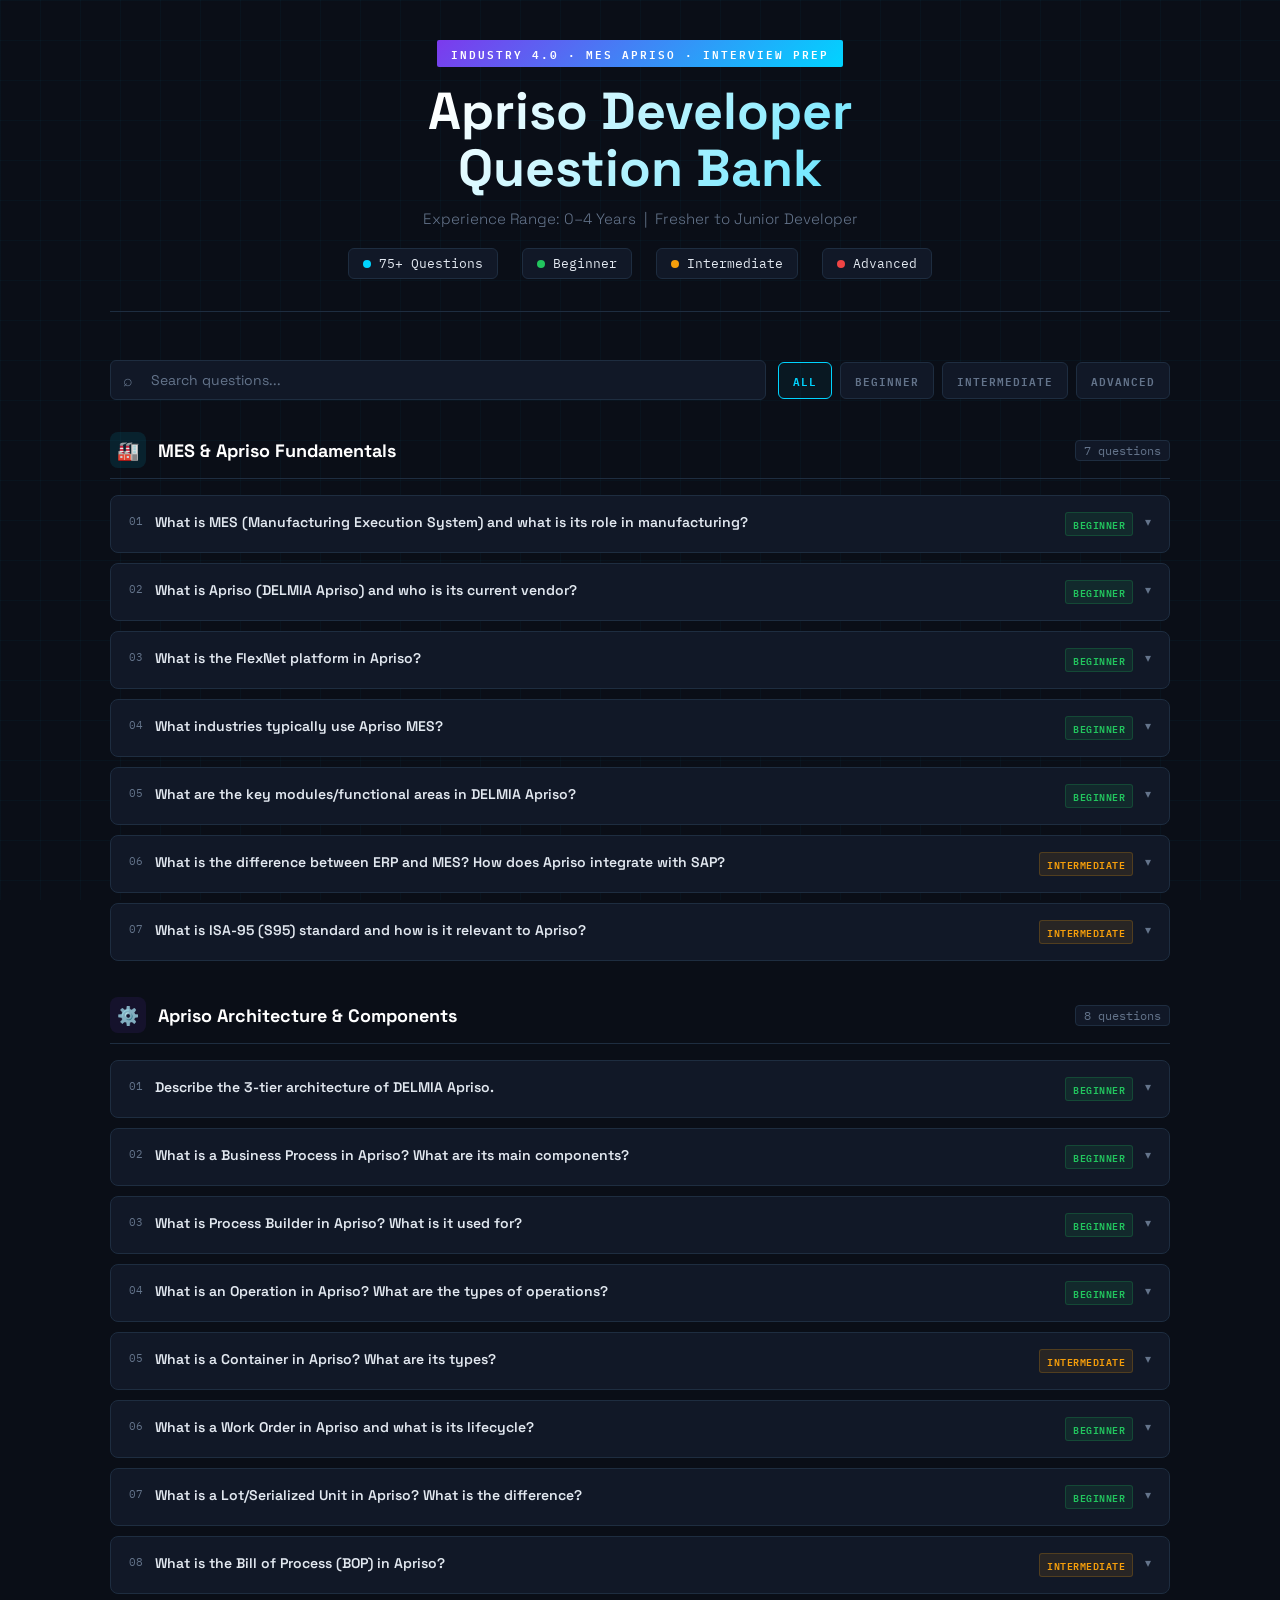
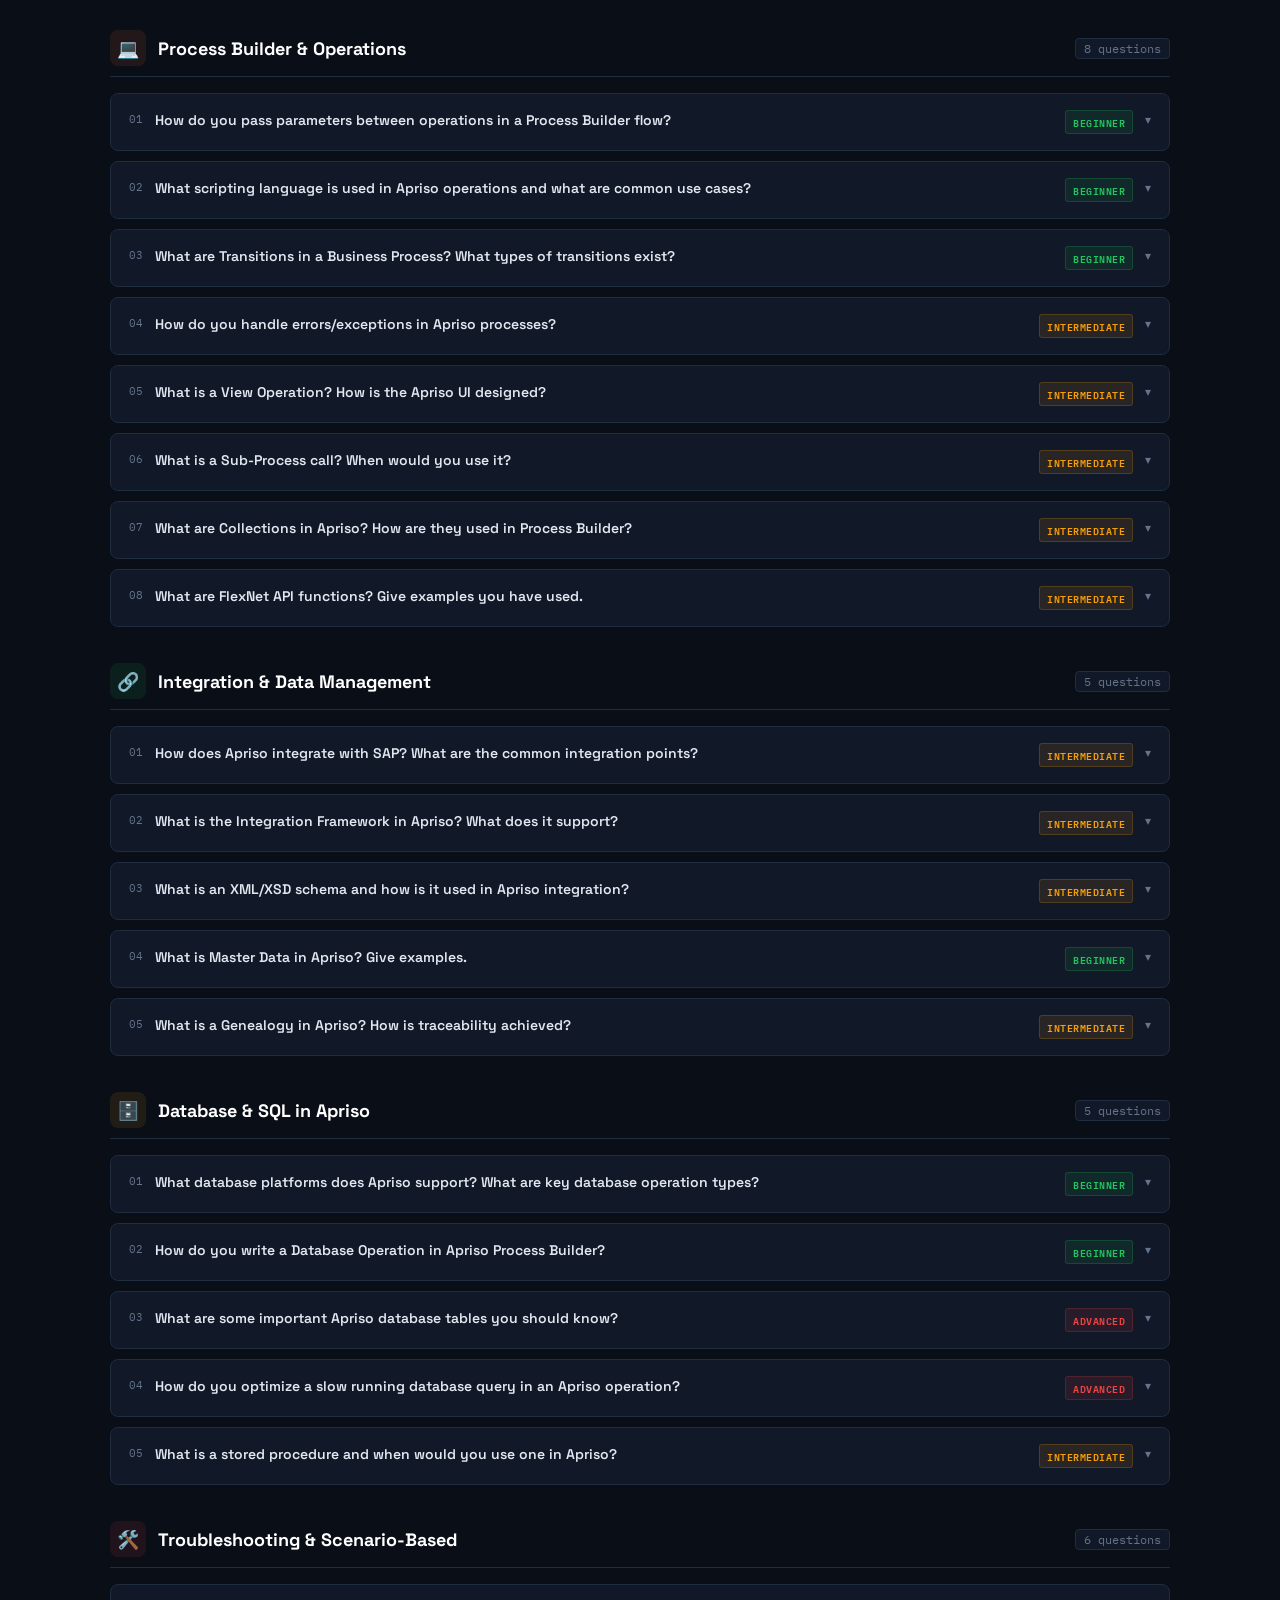
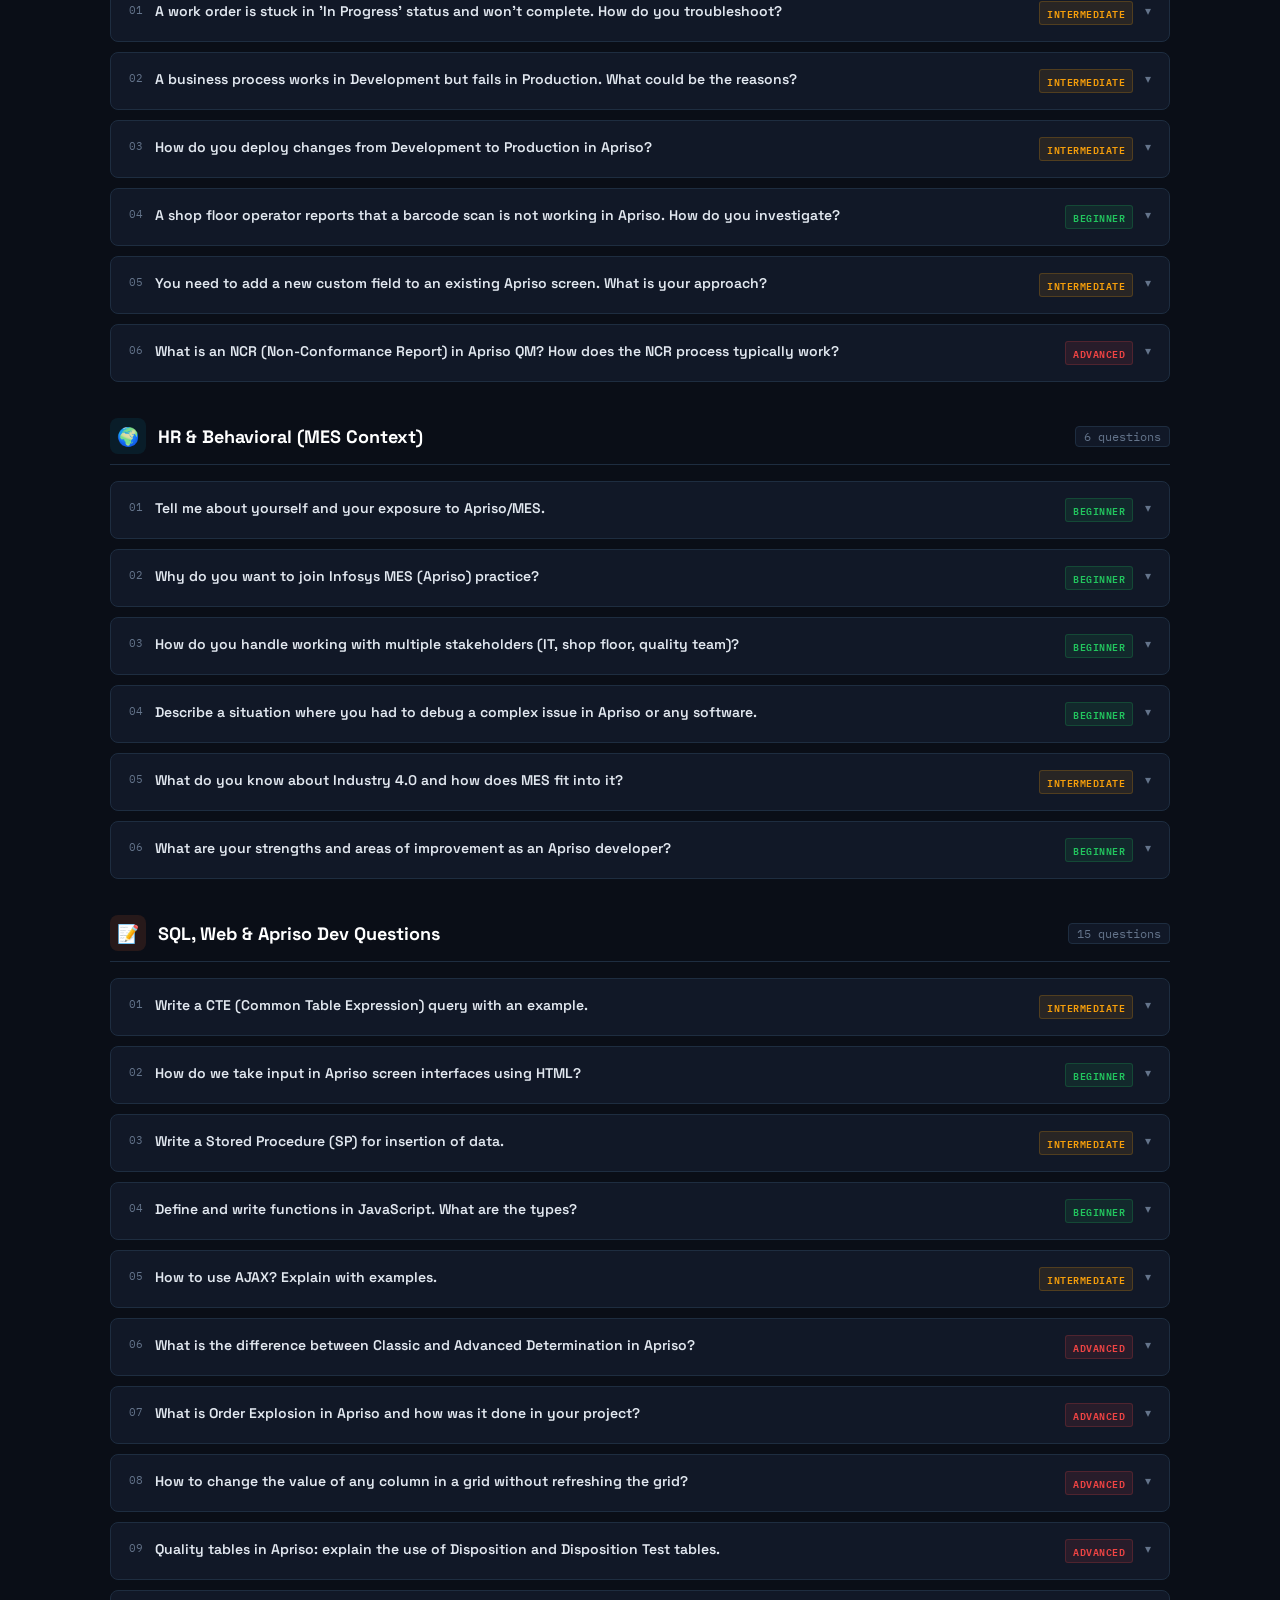
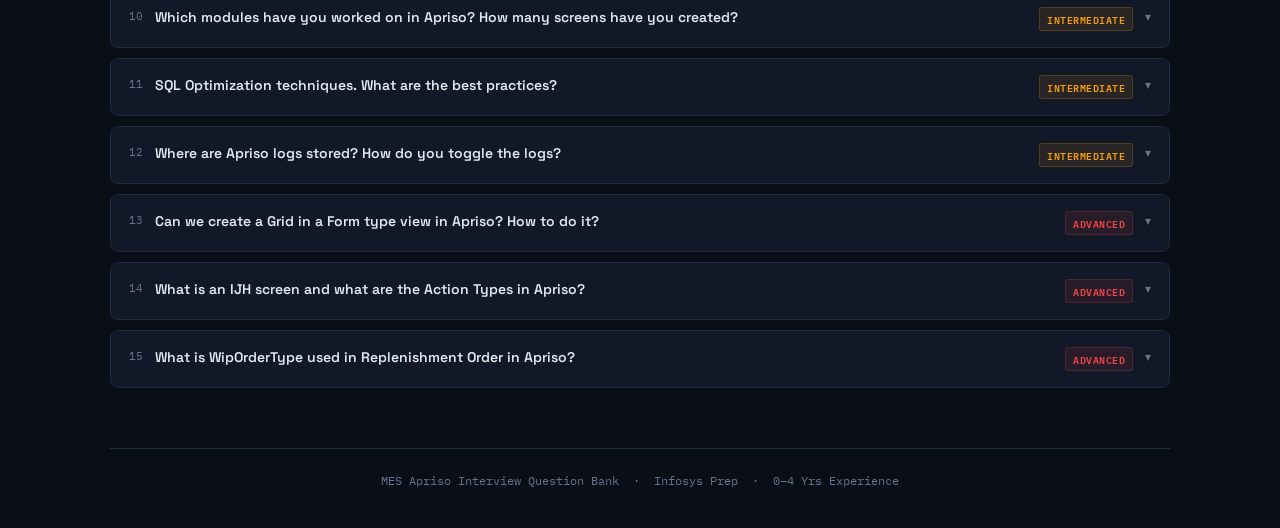
==== commit 1f7b7830: "modular code added" ====
--- a/index.html
+++ b/index.html
@@ -1,1026 +1,54 @@
-<!DOCTYPE html>
-<html lang="en">
-<head>
-<meta charset="UTF-8">
-<meta name="viewport" content="width=device-width, initial-scale=1.0">
-<title>MES Apriso Interview Questions Bank</title>
-<style>
-  @import url('https://fonts.googleapis.com/css2?family=IBM+Plex+Mono:wght@400;600&family=Space+Grotesk:wght@300;400;600;700&display=swap');
-
-  :root {
-    --bg: #0a0e17;
-    --panel: #111827;
-    --border: #1e2d40;
-    --accent: #00d4ff;
-    --accent2: #ff6b35;
-    --accent3: #7c3aed;
-    --text: #e2e8f0;
-    --muted: #64748b;
-    --easy: #22c55e;
-    --medium: #f59e0b;
-    --hard: #ef4444;
-    --tag-bg: #1e2d40;
-  }
-
-  * { margin: 0; padding: 0; box-sizing: border-box; }
-
-  body {
-    background: var(--bg);
-    color: var(--text);
-    font-family: 'Space Grotesk', sans-serif;
-    min-height: 100vh;
-    overflow-x: hidden;
-  }
-
-  body::before {
-    content: '';
-    position: fixed;
-    inset: 0;
-    background-image:
-      linear-gradient(rgba(0,212,255,0.03) 1px, transparent 1px),
-      linear-gradient(90deg, rgba(0,212,255,0.03) 1px, transparent 1px);
-    background-size: 40px 40px;
-    pointer-events: none;
-    z-index: 0;
-  }
-
-  .container {
-    max-width: 1100px;
-    margin: 0 auto;
-    padding: 40px 20px;
-    position: relative;
-    z-index: 1;
-  }
-
-  header {
-    text-align: center;
-    margin-bottom: 48px;
-    padding-bottom: 32px;
-    border-bottom: 1px solid var(--border);
-    position: relative;
-  }
-
-  .badge {
-    display: inline-block;
-    background: linear-gradient(135deg, var(--accent3), var(--accent));
-    color: white;
-    font-family: 'IBM Plex Mono', monospace;
-    font-size: 11px;
-    font-weight: 600;
-    letter-spacing: 2px;
-    text-transform: uppercase;
-    padding: 4px 14px;
-    border-radius: 2px;
-    margin-bottom: 16px;
-  }
-
-  h1 {
-    font-size: clamp(28px, 5vw, 52px);
-    font-weight: 700;
-    line-height: 1.1;
-    background: linear-gradient(135deg, #fff 30%, var(--accent));
-    -webkit-background-clip: text;
-    -webkit-text-fill-color: transparent;
-    background-clip: text;
-    margin-bottom: 12px;
-  }
-
-  .subtitle {
-    color: var(--muted);
-    font-size: 15px;
-    font-weight: 300;
-  }
-
-  .meta-row {
-    display: flex;
-    gap: 24px;
-    justify-content: center;
-    margin-top: 20px;
-    flex-wrap: wrap;
-  }
-
-  .meta-chip {
-    display: flex;
-    align-items: center;
-    gap: 8px;
-    background: var(--panel);
-    border: 1px solid var(--border);
-    border-radius: 6px;
-    padding: 6px 14px;
-    font-size: 13px;
-    font-family: 'IBM Plex Mono', monospace;
-  }
-
-  .dot { width: 8px; height: 8px; border-radius: 50%; }
-  .dot-green { background: var(--easy); }
-  .dot-amber { background: var(--medium); }
-  .dot-red { background: var(--hard); }
-  .dot-blue { background: var(--accent); }
-
-  .controls {
-    display: flex;
-    gap: 12px;
-    margin-bottom: 32px;
-    flex-wrap: wrap;
-    align-items: center;
-  }
-
-  .search-wrap {
-    flex: 1;
-    min-width: 200px;
-    position: relative;
-  }
-
-  .search-wrap input {
-    width: 100%;
-    background: var(--panel);
-    border: 1px solid var(--border);
-    border-radius: 6px;
-    color: var(--text);
-    font-family: 'Space Grotesk', sans-serif;
-    font-size: 14px;
-    padding: 10px 16px 10px 40px;
-    outline: none;
-    transition: border-color 0.2s;
-  }
-
-  .search-wrap input:focus { border-color: var(--accent); }
-  .search-wrap input::placeholder { color: var(--muted); }
-
-  .search-icon {
-    position: absolute;
-    left: 12px;
-    top: 50%;
-    transform: translateY(-50%);
-    color: var(--muted);
-    font-size: 16px;
-  }
-
-  .filter-btns {
-    display: flex;
-    gap: 8px;
-    flex-wrap: wrap;
-  }
-
-  .filter-btn {
-    background: var(--panel);
-    border: 1px solid var(--border);
-    border-radius: 6px;
-    color: var(--muted);
-    cursor: pointer;
-    font-family: 'IBM Plex Mono', monospace;
-    font-size: 11px;
-    font-weight: 600;
-    letter-spacing: 1px;
-    padding: 8px 14px;
-    text-transform: uppercase;
-    transition: all 0.2s;
-  }
-
-  .filter-btn:hover, .filter-btn.active {
-    border-color: var(--accent);
-    color: var(--accent);
-    background: rgba(0,212,255,0.05);
-  }
-
-  .section {
-    margin-bottom: 36px;
-  }
-
-  .section-header {
-    display: flex;
-    align-items: center;
-    gap: 12px;
-    margin-bottom: 16px;
-    padding-bottom: 10px;
-    border-bottom: 1px solid var(--border);
-  }
-
-  .section-icon {
-    width: 36px;
-    height: 36px;
-    border-radius: 8px;
-    display: flex;
-    align-items: center;
-    justify-content: center;
-    font-size: 18px;
-    flex-shrink: 0;
-  }
-
-  .section-title {
-    font-size: 18px;
-    font-weight: 700;
-    color: #fff;
-  }
-
-  .section-count {
-    margin-left: auto;
-    font-family: 'IBM Plex Mono', monospace;
-    font-size: 12px;
-    color: var(--muted);
-    background: var(--panel);
-    border: 1px solid var(--border);
-    border-radius: 4px;
-    padding: 2px 8px;
-  }
-
-  .q-grid {
-    display: grid;
-    gap: 10px;
-  }
-
-  .q-card {
-    background: var(--panel);
-    border: 1px solid var(--border);
-    border-radius: 8px;
-    padding: 16px 18px;
-    cursor: pointer;
-    transition: all 0.2s;
-    position: relative;
-    overflow: hidden;
-  }
-
-  .q-card::before {
-    content: '';
-    position: absolute;
-    left: 0; top: 0; bottom: 0;
-    width: 3px;
-    background: var(--accent);
-    opacity: 0;
-    transition: opacity 0.2s;
-  }
-
-  .q-card:hover {
-    border-color: rgba(0,212,255,0.3);
-    transform: translateX(3px);
-  }
-
-  .q-card:hover::before { opacity: 1; }
-  .q-card.open { border-color: rgba(0,212,255,0.3); }
-  .q-card.open::before { opacity: 1; }
-
-  .q-top {
-    display: flex;
-    align-items: flex-start;
-    gap: 12px;
-  }
-
-  .q-num {
-    font-family: 'IBM Plex Mono', monospace;
-    font-size: 11px;
-    color: var(--muted);
-    flex-shrink: 0;
-    margin-top: 2px;
-  }
-
-  .q-text {
-    font-size: 14px;
-    font-weight: 600;
-    line-height: 1.5;
-    color: var(--text);
-    flex: 1;
-  }
-
-  .q-tags {
-    display: flex;
-    gap: 6px;
-    margin-left: auto;
-    flex-shrink: 0;
-    align-items: center;
-  }
-
-  .tag {
-    font-family: 'IBM Plex Mono', monospace;
-    font-size: 10px;
-    font-weight: 600;
-    padding: 2px 7px;
-    border-radius: 3px;
-    text-transform: uppercase;
-    letter-spacing: 0.5px;
-  }
-
-  .tag-easy { background: rgba(34,197,94,0.1); color: var(--easy); border: 1px solid rgba(34,197,94,0.2); }
-  .tag-medium { background: rgba(245,158,11,0.1); color: var(--medium); border: 1px solid rgba(245,158,11,0.2); }
-  .tag-hard { background: rgba(239,68,68,0.1); color: var(--hard); border: 1px solid rgba(239,68,68,0.2); }
-
-  .q-chevron {
-    color: var(--muted);
-    font-size: 12px;
-    transition: transform 0.2s;
-    flex-shrink: 0;
-    margin-top: 2px;
-  }
-
-  .q-card.open .q-chevron { transform: rotate(180deg); }
-
-  .q-answer {
-    display: none;
-    margin-top: 14px;
-    padding-top: 14px;
-    border-top: 1px dashed var(--border);
-  }
-
-  .q-card.open .q-answer { display: block; }
-
-  .q-answer p {
-    font-size: 13.5px;
-    line-height: 1.7;
-    color: #94a3b8;
-    margin-bottom: 8px;
-  }
-
-  .q-answer ul {
-    list-style: none;
-    padding: 0;
-  }
-
-  .q-answer ul li {
-    font-size: 13px;
-    color: #94a3b8;
-    line-height: 1.6;
-    padding: 3px 0 3px 18px;
-    position: relative;
-  }
-
-  .q-answer ul li::before {
-    content: '\25B8';
-    position: absolute;
-    left: 0;
-    color: var(--accent);
-    font-size: 10px;
-  }
-
-  .q-answer code {
-    font-family: 'IBM Plex Mono', monospace;
-    font-size: 12px;
-    background: rgba(0,212,255,0.08);
-    border: 1px solid rgba(0,212,255,0.15);
-    color: var(--accent);
-    padding: 2px 6px;
-    border-radius: 3px;
-  }
-
-  .q-answer pre {
-    background: rgba(0,0,0,0.4);
-    border: 1px solid var(--border);
-    border-radius: 6px;
-    padding: 12px 14px;
-    margin: 10px 0;
-    overflow-x: auto;
-    font-family: 'IBM Plex Mono', monospace;
-    font-size: 12px;
-    color: #a5f3fc;
-    line-height: 1.6;
-    white-space: pre-wrap;
-  }
-
-  .note {
-    background: rgba(124,58,237,0.08);
-    border: 1px solid rgba(124,58,237,0.2);
-    border-radius: 6px;
-    padding: 10px 14px;
-    font-size: 12.5px;
-    color: #a78bfa;
-    margin-top: 10px;
-  }
-
-  .q-answer table {
-    width: 100%;
-    border-collapse: collapse;
-    margin: 10px 0;
-    font-size: 12.5px;
-  }
-
-  .q-answer table th {
-    background: rgba(0,212,255,0.08);
-    color: var(--accent);
-    font-family: 'IBM Plex Mono', monospace;
-    font-size: 11px;
-    padding: 8px 10px;
-    text-align: left;
-    border: 1px solid var(--border);
-  }
-
-  .q-answer table td {
-    padding: 7px 10px;
-    color: #94a3b8;
-    border: 1px solid var(--border);
-    vertical-align: top;
-  }
-
-  .q-answer table tr:nth-child(even) td {
-    background: rgba(255,255,255,0.02);
-  }
-
-  .q-card.hidden { display: none; }
-
-  footer {
-    text-align: center;
-    margin-top: 60px;
-    padding-top: 24px;
-    border-top: 1px solid var(--border);
-    color: var(--muted);
-    font-size: 12px;
-    font-family: 'IBM Plex Mono', monospace;
-  }
-
-  @media (max-width: 600px) {
-    .q-tags { display: none; }
-    .meta-row { gap: 10px; }
-  }
-</style>
-</head>
-<body>
-<div class="container">
-
-  <header>
-    <div class="badge">Industry 4.0 &middot; MES Apriso &middot; Interview Prep</div>
-    <h1>Apriso Developer<br>Question Bank</h1>
-    <p class="subtitle">Experience Range: 0&ndash;4 Years &nbsp;|&nbsp; Fresher to Junior Developer</p>
-    <div class="meta-row">
-      <div class="meta-chip"><span class="dot dot-blue"></span> 75+ Questions</div>
-      <div class="meta-chip"><span class="dot dot-green"></span> Beginner</div>
-      <div class="meta-chip"><span class="dot dot-amber"></span> Intermediate</div>
-      <div class="meta-chip"><span class="dot dot-red"></span> Advanced</div>
-    </div>
-  </header>
-
-  <div class="controls">
-    <div class="search-wrap">
-      <span class="search-icon">&#x2315;</span>
-      <input type="text" id="searchInput" placeholder="Search questions...">
-    </div>
-    <div class="filter-btns">
-      <button class="filter-btn active" data-filter="all">All</button>
-      <button class="filter-btn" data-filter="easy">Beginner</button>
-      <button class="filter-btn" data-filter="medium">Intermediate</button>
-      <button class="filter-btn" data-filter="hard">Advanced</button>
-    </div>
-  </div>
-
-  <div class="section"><div class="section-header"><div class="section-icon" style="background:rgba(0,212,255,0.1)">&#x1F3ED;</div><span class="section-title">MES &amp; Apriso Fundamentals</span><span class="section-count" id="count-1"></span></div><div class="q-grid" id="grid-1"></div></div>
-  <div class="section"><div class="section-header"><div class="section-icon" style="background:rgba(124,58,237,0.1)">&#x2699;&#xFE0F;</div><span class="section-title">Apriso Architecture &amp; Components</span><span class="section-count" id="count-2"></span></div><div class="q-grid" id="grid-2"></div></div>
-  <div class="section"><div class="section-header"><div class="section-icon" style="background:rgba(255,107,53,0.1)">&#x1F4BB;</div><span class="section-title">Process Builder &amp; Operations</span><span class="section-count" id="count-3"></span></div><div class="q-grid" id="grid-3"></div></div>
-  <div class="section"><div class="section-header"><div class="section-icon" style="background:rgba(34,197,94,0.1)">&#x1F517;</div><span class="section-title">Integration &amp; Data Management</span><span class="section-count" id="count-4"></span></div><div class="q-grid" id="grid-4"></div></div>
-  <div class="section"><div class="section-header"><div class="section-icon" style="background:rgba(245,158,11,0.1)">&#x1F5C4;&#xFE0F;</div><span class="section-title">Database &amp; SQL in Apriso</span><span class="section-count" id="count-5"></span></div><div class="q-grid" id="grid-5"></div></div>
-  <div class="section"><div class="section-header"><div class="section-icon" style="background:rgba(239,68,68,0.1)">&#x1F6E0;&#xFE0F;</div><span class="section-title">Troubleshooting &amp; Scenario-Based</span><span class="section-count" id="count-6"></span></div><div class="q-grid" id="grid-6"></div></div>
-  <div class="section"><div class="section-header"><div class="section-icon" style="background:rgba(0,212,255,0.08)">&#x1F30E;</div><span class="section-title">HR &amp; Behavioral (MES Context)</span><span class="section-count" id="count-7"></span></div><div class="q-grid" id="grid-7"></div></div>
-  <div class="section"><div class="section-header"><div class="section-icon" style="background:rgba(255,107,53,0.12)">&#x1F4DD;</div><span class="section-title">SQL, Web &amp; Apriso Dev Questions</span><span class="section-count" id="count-8"></span></div><div class="q-grid" id="grid-8"></div></div>
-
-  <footer>MES Apriso Interview Question Bank &nbsp;&middot;&nbsp; Infosys Prep &nbsp;&middot;&nbsp; 0&ndash;4 Yrs Experience</footer>
-</div>
-
-<script>
-const sections = {
-  1: {
-    questions: [
-      {
-        q: "What is MES (Manufacturing Execution System) and what is its role in manufacturing?",
-        a: `<p>MES is a software system that connects, monitors, and controls complex manufacturing systems and data flows on the factory floor. It sits between ERP (Enterprise Resource Planning) and the plant floor.</p><ul><li>Tracks and documents real-time production from raw materials to finished goods</li><li>Manages work orders, scheduling, quality control, material tracking, and labor</li><li>Bridges the gap between planning systems (ERP like SAP) and actual shop floor operations</li><li>Provides traceability and genealogy of manufactured products</li></ul>`,
-        level: "easy"
-      },
-      {
-        q: "What is Apriso (DELMIA Apriso) and who is its current vendor?",
-        a: `<p>Apriso is a Manufacturing Execution System (MES) solution now branded as <code>DELMIA Apriso</code>, owned by Dassault Systemes. It was originally developed by Apriso Corporation and acquired by Dassault Systemes in 2013.</p><ul><li>Used for global manufacturing operations management (MOM)</li><li>Provides process-driven, configurable workflows across multiple plants</li><li>Supports discrete, process, and hybrid manufacturing industries</li><li>Runs on the FlexNet platform</li></ul>`,
-        level: "easy"
-      },
-      {
-        q: "What is the FlexNet platform in Apriso?",
-        a: `<p>FlexNet is the underlying application platform on which DELMIA Apriso is built. It provides the runtime environment for all Apriso processes and operations.</p><ul><li>Object-oriented, process-driven platform</li><li>Supports multi-site, multi-language deployments</li><li>Provides the Process Builder IDE for development</li><li>Handles security, sessions, transactions, and scalability</li><li>Built on a 3-tier architecture: client, application server, database</li></ul>`,
-        level: "easy"
-      },
-      {
-        q: "What industries typically use Apriso MES?",
-        a: `<ul><li>Aerospace &amp; Defense</li><li>Automotive manufacturing</li><li>High-tech electronics</li><li>Medical devices &amp; pharmaceuticals</li><li>Industrial equipment / heavy machinery</li><li>Consumer goods &amp; packaging</li></ul><p>Apriso excels in regulated industries where traceability, genealogy, and compliance are critical.</p>`,
-        level: "easy"
-      },
-      {
-        q: "What are the key modules/functional areas in DELMIA Apriso?",
-        a: `<ul><li><strong>Production Management</strong> - Work orders, scheduling, execution</li><li><strong>Quality Management</strong> - Inspection plans, NCR, CAPA</li><li><strong>Inventory &amp; Material Management</strong> - Lot tracking, warehouse</li><li><strong>Labor Management</strong> - Time tracking, skills, certifications</li><li><strong>Genealogy &amp; Traceability</strong> - Bill of Process, full traceability tree</li><li><strong>Equipment Management</strong> - OEE, maintenance, calibration</li><li><strong>Global Process Management</strong> - Multi-site process governance</li></ul>`,
-        level: "easy"
-      },
-      {
-        q: "What is the difference between ERP and MES? How does Apriso integrate with SAP?",
-        a: `<p><strong>ERP</strong> handles business-level planning: orders, procurement, finance, HR. <strong>MES</strong> handles real-time shop floor execution.</p><ul><li>ERP creates production orders; MES executes and tracks them</li><li>MES sends actual quantities, labor, quality data back to ERP</li><li>Apriso integrates with SAP via IDOC, BAPI, RFC, or REST/Web Services</li><li>Apriso has a dedicated SAP Integration Framework with standard adapters</li><li>Common exchanges: Work orders, Confirmations, Goods movements, Quality notifications</li></ul>`,
-        level: "medium"
-      },
-      {
-        q: "What is ISA-95 (S95) standard and how is it relevant to Apriso?",
-        a: `<p>ISA-95 is an international standard for developing an automated interface between enterprise and plant floor systems. Apriso is designed around ISA-95 / IEC 62264 data models.</p><ul><li>Defines levels: Level 3 (MES/MOM) sits between Level 4 (ERP) and Level 2 (SCADA/PLC)</li><li>Apriso's object model (Personnel, Equipment, Material, Process Segments) maps to ISA-95</li><li>Helps ensure interoperability between Apriso and other enterprise systems</li></ul>`,
-        level: "medium"
-      }
-    ]
-  },
-  2: {
-    questions: [
-      {
-        q: "Describe the 3-tier architecture of DELMIA Apriso.",
-        a: `<ul><li><strong>Presentation Tier</strong> - Web browser client (HTML5/JavaScript UI). Users interact via Apriso portals and screens</li><li><strong>Application Tier</strong> - FlexNet Application Server (Java-based). Hosts business logic, process execution engine, and services</li><li><strong>Data Tier</strong> - Database (Oracle or MS SQL Server). Stores all manufacturing data, metadata, configurations</li></ul><div class="note">Apriso moved to a web-based UI from the older Windows-based client.</div>`,
-        level: "easy"
-      },
-      {
-        q: "What is a Business Process in Apriso? What are its main components?",
-        a: `<p>A Business Process in Apriso is a configurable workflow that defines how a manufacturing task is executed. It is created and managed in Process Builder.</p><ul><li><strong>Operations</strong> - Logical steps/tasks within a process</li><li><strong>Transitions</strong> - Flow control between operations (conditional or unconditional)</li><li><strong>Parameters</strong> - Input/output data passed between operations</li><li><strong>Resources</strong> - Equipment, personnel, material involved</li><li><strong>Events</strong> - Triggers that start or branch processes</li></ul>`,
-        level: "easy"
-      },
-      {
-        q: "What is Process Builder in Apriso? What is it used for?",
-        a: `<p>Process Builder is the Integrated Development Environment (IDE) in Apriso used by developers to design, configure, and deploy business processes and operations.</p><ul><li>Drag-and-drop workflow designer for defining process flows</li><li>Configure operations, transitions, parameters, and rules</li><li>Write scripting logic (VBScript/JScript within operations)</li><li>Manage database queries and integrations</li><li>Deploy configurations to environments (dev, test, prod)</li></ul>`,
-        level: "easy"
-      },
-      {
-        q: "What is an Operation in Apriso? What are the types of operations?",
-        a: `<p>An Operation is the fundamental executable unit within a Business Process. Each operation performs a specific action.</p><ul><li><strong>Sub-Process Operation</strong> - Calls another business process</li><li><strong>Database Operation</strong> - Executes SQL queries (SELECT, INSERT, UPDATE)</li><li><strong>Scripting Operation</strong> - Contains VBScript/JavaScript for custom logic</li><li><strong>Integration Operation</strong> - Calls external web services or APIs</li><li><strong>View Operation</strong> - Renders a UI screen to the user</li><li><strong>Event Operation</strong> - Raises or handles system events</li><li><strong>Decision Operation</strong> - Evaluates conditions to route flow</li></ul>`,
-        level: "easy"
-      },
-      {
-        q: "What is a Container in Apriso? What are its types?",
-        a: `<p>A Container is a logical grouping of processes or functions in Apriso, similar to a module or package.</p><ul><li><strong>Business Process Container</strong> - Groups related business processes</li><li><strong>Operation Container</strong> - Groups re-usable operations</li><li><strong>Global Container</strong> - Shared across the platform (standard Apriso objects)</li><li><strong>Customer Container</strong> - Custom/customer-specific configurations</li></ul><div class="note">It is a best practice to never modify Global/Standard containers; always extend them in Customer containers.</div>`,
-        level: "medium"
-      },
-      {
-        q: "What is a Work Order in Apriso and what is its lifecycle?",
-        a: `<ul><li><strong>Created</strong> - Work order received (from ERP or manually)</li><li><strong>Scheduled</strong> - Assigned to a facility/line/machine</li><li><strong>Released</strong> - Made available for shop floor execution</li><li><strong>In Progress</strong> - Active production underway</li><li><strong>Completed</strong> - All operations finished</li><li><strong>Closed</strong> - Confirmed back to ERP (e.g., SAP confirmation)</li></ul>`,
-        level: "easy"
-      },
-      {
-        q: "What is a Lot/Serialized Unit in Apriso? What is the difference?",
-        a: `<p>Apriso supports two material tracking modes:</p><ul><li><strong>Lot</strong> - A batch quantity tracked by a single Lot ID. Example: 100 units in Lot 001</li><li><strong>Serialized Unit (SU)</strong> - Each individual unit has a unique serial number</li><li>Serialized tracking is used for high-value or regulated products (aerospace, medical)</li><li>Lots are preferred for high-volume, low-cost discrete or process manufacturing</li></ul>`,
-        level: "easy"
-      },
-      {
-        q: "What is the Bill of Process (BOP) in Apriso?",
-        a: `<p>The Bill of Process (BOP) defines the sequence of operations required to manufacture a product. It is the manufacturing equivalent of a Bill of Materials (BOM).</p><ul><li>Defines which operations to perform and in what sequence</li><li>Links to equipment, personnel skills, and material requirements</li><li>Drives the execution of work orders on the shop floor</li><li>Can be plant-specific or global/template-based</li><li>Also called Process Plan or Routing in some MES systems</li></ul>`,
-        level: "medium"
-      }
-    ]
-  },
-  3: {
-    questions: [
-      {
-        q: "How do you pass parameters between operations in a Process Builder flow?",
-        a: `<p>Parameters are the data-passing mechanism between operations in a business process.</p><ul><li>Each operation can define <strong>Input</strong> and <strong>Output</strong> parameters</li><li>Parameters are mapped in the Process Builder transition/mapping screen</li><li>Process-level parameters can be shared across all operations in the process</li><li>Types include: String, Integer, Double, Boolean, Date, Object, Collection</li><li>Use <code>Get/Set Parameter</code> script functions to manipulate them in scripting operations</li></ul>`,
-        level: "easy"
-      },
-      {
-        q: "What scripting language is used in Apriso operations and what are common use cases?",
-        a: `<p>Apriso supports <strong>VBScript</strong> (primarily) and JScript within scripting operations in Process Builder.</p><ul><li>Conditional logic: if/else branching based on parameter values</li><li>String manipulation: parsing, concatenating, formatting data</li><li>Date/time calculations: computing due dates, shift times</li><li>Mathematical calculations: yield, scrap, efficiency formulas</li><li>Calling FlexNet API functions: <code>FlexNet.GetObject()</code>, <code>FlexNet.SetParameter()</code></li><li>Error handling: raising custom error messages to the UI</li></ul>`,
-        level: "easy"
-      },
-      {
-        q: "What are Transitions in a Business Process? What types of transitions exist?",
-        a: `<ul><li><strong>Unconditional Transition</strong> - Always flows to the next operation</li><li><strong>Conditional Transition</strong> - Flows based on a condition (expression or parameter value)</li><li><strong>Error Transition</strong> - Routes flow when an operation throws an error</li><li><strong>Default Transition</strong> - Fallback when no condition is met</li></ul><p>Transitions are drawn as arrows in the Process Builder diagram and can carry parameter mappings.</p>`,
-        level: "easy"
-      },
-      {
-        q: "How do you handle errors/exceptions in Apriso processes?",
-        a: `<ul><li>Use <strong>Error Transitions</strong> in Process Builder to catch operation errors</li><li>Script operations can use <code>Err.Raise</code> (VBScript) to throw custom errors</li><li>Use <code>On Error Resume Next</code> for graceful error handling in scripts</li><li>Log errors using Apriso's logging API: <code>FlexNet.Log()</code></li><li>Display user-friendly error messages via View operations or pop-up dialogs</li><li>Rollback transactions by configuring transaction boundaries in the process</li></ul>`,
-        level: "medium"
-      },
-      {
-        q: "What is a View Operation? How is the Apriso UI designed?",
-        a: `<p>A View Operation renders a screen or form to the end user within a business process flow.</p><ul><li>Views are defined using the <strong>Screen Builder</strong> / UI Designer in Apriso</li><li>Supports standard controls: text fields, dropdowns, grids, buttons, labels</li><li>Apriso 2016+ uses HTML5-based responsive UI</li><li>Views bind to process parameters for input/output</li><li>JavaScript and CSS can be used for custom UI behavior</li><li>Views can be embedded in Portals (dashboards) for navigation</li></ul>`,
-        level: "medium"
-      },
-      {
-        q: "What is a Sub-Process call? When would you use it?",
-        a: `<p>A Sub-Process operation calls another Business Process from within a parent process.</p><ul><li>Used for <strong>reusability</strong> - common logic encapsulated once and called from many places</li><li>Used for <strong>modularization</strong> - breaking large processes into manageable chunks</li><li>Parameters are mapped between caller and callee process</li><li>Examples: Common validation logic, SAP integration calls, quality inspection sub-flows</li></ul>`,
-        level: "medium"
-      },
-      {
-        q: "What are Collections in Apriso? How are they used in Process Builder?",
-        a: `<p>Collections are list-type parameters in Apriso - essentially arrays or recordsets of data.</p><ul><li>Database operations return result sets as Collections</li><li>Collections can be iterated in loops within scripting operations</li><li>Bound to grid controls in View operations to display tabular data</li><li>Common methods: <code>Collection.Count</code>, <code>Collection.Item(index)</code></li><li>Used for displaying multiple work orders, lots, or inspection results in a table</li></ul>`,
-        level: "medium"
-      },
-      {
-        q: "What are FlexNet API functions? Give examples you have used.",
-        a: `<p>FlexNet API is a set of built-in functions available in Apriso scripting operations to interact with the platform.</p><ul><li><code>FlexNet.GetObject("ClassName")</code> - Get a business object instance</li><li><code>FlexNet.SetParameter("ParamName", value)</code> - Set a process parameter</li><li><code>FlexNet.GetParameter("ParamName")</code> - Read a process parameter</li><li><code>FlexNet.Log(message, level)</code> - Write to Apriso log</li><li><code>FlexNet.RaiseError(code, message)</code> - Throw a custom error</li><li><code>FlexNet.GetCurrentUser()</code> - Get logged-in user info</li></ul>`,
-        level: "medium"
-      }
-    ]
-  },
-  4: {
-    questions: [
-      {
-        q: "How does Apriso integrate with SAP? What are the common integration points?",
-        a: `<p>Apriso integrates with SAP using multiple mechanisms:</p><ul><li><strong>IDOCs</strong> - For batch/asynchronous message exchange (e.g., production orders, goods movements)</li><li><strong>RFC/BAPI</strong> - Synchronous function calls to SAP modules</li><li><strong>Web Services (SOAP/REST)</strong> - For modern integrations</li><li><strong>SAP Integration Framework (SIF)</strong> - Apriso's built-in SAP adapter</li><li>Common flows: Receive Work Orders from SAP PP, Send Production Confirmations, Goods Issue/Receipt, Quality Notifications</li></ul>`,
-        level: "medium"
-      },
-      {
-        q: "What is the Integration Framework in Apriso? What does it support?",
-        a: `<ul><li>Apriso's Integration Framework enables connectivity to external systems</li><li>Supports <strong>Web Services</strong> (SOAP and REST)</li><li>Supports <strong>Messaging</strong> (JMS, MSMQ, IBM MQ)</li><li>Supports <strong>File-based</strong> integration (XML, CSV via FTP/SFTP)</li><li>Supports <strong>Database-to-Database</strong> direct connections</li><li>Provides SAP-specific adapters (BAPI, IDOC, RFC)</li><li>Integration Operations in Process Builder call configured integration endpoints</li></ul>`,
-        level: "medium"
-      },
-      {
-        q: "What is an XML/XSD schema and how is it used in Apriso integration?",
-        a: `<p>XML is used as the primary data exchange format in Apriso integrations.</p><ul><li>XSD (XML Schema Definition) defines the structure/validation rules for XML messages</li><li>Apriso uses XML for SAP IDOC messages, web service payloads, and file-based exchanges</li><li>Scripting operations parse XML using DOM or XPath functions</li><li>Import/Export of Apriso configurations is also done via XML packages</li><li>Mapping operations transform XML from one schema to another</li></ul>`,
-        level: "medium"
-      },
-      {
-        q: "What is Master Data in Apriso? Give examples.",
-        a: `<p>Master Data is the foundational reference data that defines the manufacturing environment in Apriso.</p><ul><li><strong>Facility/Plant</strong> - Physical manufacturing locations</li><li><strong>Equipment/Resources</strong> - Machines, tools, production lines</li><li><strong>Personnel/Users</strong> - Operators, supervisors with roles and skills</li><li><strong>Material/Part</strong> - Products, components, raw materials</li><li><strong>Bill of Process (BOP)</strong> - Process routing definition</li><li><strong>Customer/Supplier</strong> - External business partners</li></ul>`,
-        level: "easy"
-      },
-      {
-        q: "What is a Genealogy in Apriso? How is traceability achieved?",
-        a: `<p>Genealogy in Apriso tracks the complete history of a product - all materials consumed, operations performed, equipment used, and personnel involved in manufacturing.</p><ul><li>Parent-child relationships tracked between serial numbers and lots</li><li>Every operation completion is stamped with timestamp, user, equipment</li><li>Traceability reports show forward (where did this go?) and backward (what went into this?) views</li><li>Critical for regulated industries: FDA, AS9100, IATF 16949 compliance</li><li>Genealogy data stored in the <code>GEN_</code> family of tables in the database</li></ul>`,
-        level: "medium"
-      }
-    ]
-  },
-  5: {
-    questions: [
-      {
-        q: "What database platforms does Apriso support? What are key database operation types?",
-        a: `<p>Apriso supports <strong>Oracle</strong> and <strong>Microsoft SQL Server</strong> as its backend databases.</p><ul><li><strong>SELECT</strong> - Query data for display or processing</li><li><strong>INSERT</strong> - Create new records (work orders, lots, inspection data)</li><li><strong>UPDATE</strong> - Modify existing records (status changes, completions)</li><li><strong>STORED PROCEDURE</strong> - Call DB procedures for complex logic</li><li>All DB operations in Process Builder use parameterized queries to prevent SQL injection</li></ul>`,
-        level: "easy"
-      },
-      {
-        q: "How do you write a Database Operation in Apriso Process Builder?",
-        a: `<ul><li>Add a Database Operation to the process flow in Process Builder</li><li>Select operation type: Select, Insert, Update, Delete, or Stored Procedure</li><li>Write the SQL query in the SQL editor panel</li><li>Map process parameters to SQL query parameters (using <code>:paramName</code> or <code>?</code> syntax)</li><li>Map result columns to output parameters or collections</li><li>Configure error handling for no-rows-found or DB errors</li></ul>`,
-        level: "easy"
-      },
-      {
-        q: "What are some important Apriso database tables you should know?",
-        a: `<ul><li><code>WO_WORKORDER</code> - Work order header data</li><li><code>WO_WORKORDEROP</code> - Work order operations</li><li><code>MA_MATERIAL</code> - Material master</li><li><code>LO_LOT / SU_SERUNIT</code> - Lot / Serialized unit tracking</li><li><code>EQ_EQUIPMENT</code> - Equipment master</li><li><code>QI_INSPPLAN</code> - Quality inspection plans</li><li><code>GEN_</code> prefix tables - Genealogy records</li><li><code>USR_USER</code> - User/personnel data</li></ul><div class="note">Avoid direct table writes; always use Apriso's API/business logic layers to maintain data integrity.</div>`,
-        level: "hard"
-      },
-      {
-        q: "How do you optimize a slow running database query in an Apriso operation?",
-        a: `<ul><li>Check for missing indexes on filter columns (WO number, Lot ID, dates)</li><li>Avoid <code>SELECT *</code> - select only needed columns</li><li>Use proper <code>WHERE</code> clauses to limit result sets</li><li>Analyze query execution plan using Oracle EXPLAIN PLAN or SQL Server SSMS</li><li>Consider adding result pagination for large datasets shown in grids</li><li>Cache frequently read master data using Apriso caching mechanisms</li><li>Convert cursors/loops to set-based operations where possible</li></ul>`,
-        level: "hard"
-      },
-      {
-        q: "What is a stored procedure and when would you use one in Apriso?",
-        a: `<p>A stored procedure is a pre-compiled SQL routine stored in the database server.</p><ul><li>Used in Apriso when logic is too complex for a single SQL statement</li><li>Batch operations: mass status updates, bulk genealogy creation</li><li>Complex multi-table joins and calculations</li><li>Reporting queries that aggregate large datasets</li><li>Called from Apriso using a Database Operation of type "Stored Procedure"</li></ul>`,
-        level: "medium"
-      }
-    ]
-  },
-  6: {
-    questions: [
-      {
-        q: "A work order is stuck in 'In Progress' status and won't complete. How do you troubleshoot?",
-        a: `<ul><li>Check the Apriso <strong>Application Server logs</strong> for errors during the completion process</li><li>Review the <strong>Process Builder</strong> flow for the completion process - identify which operation is failing</li><li>Check if all required <strong>operations are signed off</strong> (some processes require 100% completion)</li><li>Verify <strong>material consumption</strong> is fully recorded (open material requirements)</li><li>Check for <strong>pending quality holds</strong> or NCRs blocking completion</li><li>Query the database: check <code>WO_WORKORDEROP</code> for operations with 'Open' status</li><li>If needed, escalate with database-level correction after change management approval</li></ul>`,
-        level: "medium"
-      },
-      {
-        q: "A business process works in Development but fails in Production. What could be the reasons?",
-        a: `<ul><li><strong>Data differences</strong> - Test data exists in Dev but not in Prod (master data, config)</li><li><strong>Deployment issue</strong> - Latest package not fully promoted to Prod</li><li><strong>Environment config</strong> - DB connection strings, external service URLs differ</li><li><strong>Security/Permissions</strong> - User roles in Prod may not have same access as Dev</li><li><strong>Volume/Performance</strong> - Prod data volumes cause timeouts not seen in Dev</li><li><strong>Integration endpoints</strong> - SAP Prod system has different settings than SAP Dev</li></ul>`,
-        level: "medium"
-      },
-      {
-        q: "How do you deploy changes from Development to Production in Apriso?",
-        a: `<ul><li>Export configuration as an <strong>Apriso Package</strong> (XML-based transport)</li><li>Apply the package to Test/QA environment and perform testing</li><li>After sign-off, apply the package to Production during a change window</li><li>Use <strong>Apriso Package Manager</strong> for controlled deployments</li><li>Document changes in a <strong>Change Record</strong> (ITIL process at Infosys)</li><li>Perform smoke testing after deployment to verify key processes</li><li>Have a <strong>rollback plan</strong> ready (backup of previous package)</li></ul>`,
-        level: "medium"
-      },
-      {
-        q: "A shop floor operator reports that a barcode scan is not working in Apriso. How do you investigate?",
-        a: `<ul><li>Verify the <strong>physical barcode scanner</strong> is working (test in Notepad)</li><li>Check the <strong>barcode format</strong> - does it match expected format in the process?</li><li>Review the <strong>receiving process</strong> in Process Builder - look at the validation scripting</li><li>Check if the <strong>Lot or Serial number</strong> exists in Apriso database</li><li>Check Apriso <strong>error logs</strong> for the session/user at time of failure</li><li>Test with a <strong>known-good barcode</strong> to isolate whether it's a data or hardware issue</li></ul>`,
-        level: "easy"
-      },
-      {
-        q: "You need to add a new custom field to an existing Apriso screen. What is your approach?",
-        a: `<ul><li>Understand the <strong>business requirement</strong> - what data needs to be captured and stored</li><li>Identify if the field maps to an existing DB column or requires a <strong>schema extension</strong></li><li>Add the field to the <strong>View Operation</strong> UI in Process Builder (Screen Builder)</li><li>Create or update the <strong>database operation</strong> to save/load the new field</li><li>Add the parameter to the <strong>business process</strong> flow</li><li>Test in DEV, then document and deploy to PROD via package</li><li>Use <strong>Apriso's extension mechanism</strong> - avoid modifying standard Global containers</li></ul>`,
-        level: "medium"
-      },
-      {
-        q: "What is an NCR (Non-Conformance Report) in Apriso QM? How does the NCR process typically work?",
-        a: `<ul><li>NCR is raised when a product or process fails to meet quality specifications</li><li><strong>Detection</strong> - Defect found during inspection or production</li><li><strong>NCR Creation</strong> - Operator/Quality engineer logs NCR in Apriso with defect details, quantity, location</li><li><strong>Review</strong> - Quality supervisor reviews the NCR</li><li><strong>Disposition</strong> - Decision: Use As Is, Rework, Scrap, Return to Supplier</li><li><strong>Resolution</strong> - Corrective actions taken, lot released or scrapped</li><li><strong>CAPA</strong> - Root cause analysis and corrective/preventive action if needed</li></ul>`,
-        level: "hard"
-      }
-    ]
-  },
-  7: {
-    questions: [
-      {
-        q: "Tell me about yourself and your exposure to Apriso/MES.",
-        a: `<p><strong>Framework for 0-2 years:</strong></p><ul><li>Start with education background and relevant technical skills</li><li>Mention any Apriso training, certifications (DELMIA Apriso Certified Associate)</li><li>Describe academic projects or internship exposure to manufacturing/MES</li><li>Show enthusiasm for manufacturing domain and Infosys's MES practice</li></ul><p><strong>Framework for 2-4 years:</strong></p><ul><li>Describe your specific Apriso project: industry, scope, your role</li><li>Highlight specific modules: Production, Quality, Integration with SAP</li><li>Mention achievements: defect resolution, performance improvements</li></ul>`,
-        level: "easy"
-      },
-      {
-        q: "Why do you want to join Infosys MES (Apriso) practice?",
-        a: `<p><strong>Key talking points:</strong></p><ul><li>Infosys is a global leader in MES implementations across automotive, aerospace, hi-tech sectors</li><li>Opportunity to work on large-scale, global, multi-plant rollouts</li><li>Access to Infosys's structured training programs (Lex, MES CoE)</li><li>Apriso/DELMIA is the market-leading MES platform - strong career trajectory</li><li>Interest in manufacturing technology and Industry 4.0 / smart factory</li></ul>`,
-        level: "easy"
-      },
-      {
-        q: "How do you handle working with multiple stakeholders (IT, shop floor, quality team)?",
-        a: `<ul><li>Emphasize clear and simple communication - avoid technical jargon with floor operators</li><li>Use structured requirement documentation: user stories, functional specs</li><li>Regular demos and walkthroughs of new features before go-live</li><li>Change management: training sessions, quick reference guides for end users</li><li>Escalation path: know when to involve project manager or architect</li></ul>`,
-        level: "easy"
-      },
-      {
-        q: "Describe a situation where you had to debug a complex issue in Apriso or any software.",
-        a: `<p><strong>Use the STAR method:</strong></p><ul><li><strong>Situation</strong> - Describe the context (production system, what was failing)</li><li><strong>Task</strong> - Your responsibility in resolving it</li><li><strong>Action</strong> - Systematic debugging: log analysis, process tracing, DB queries, root cause isolation</li><li><strong>Result</strong> - Resolution, any process improvements implemented to prevent recurrence</li></ul><div class="note">For freshers: use examples from academic projects, internships, or any software debugging experience.</div>`,
-        level: "easy"
-      },
-      {
-        q: "What do you know about Industry 4.0 and how does MES fit into it?",
-        a: `<ul><li>Industry 4.0 = digital transformation of manufacturing using IoT, AI, cloud, big data</li><li>MES is the core layer connecting smart machines (IoT/SCADA) to enterprise systems (ERP)</li><li>Apriso collects real-time machine data, OEE metrics, and quality data for analytics</li><li>Integration with Digital Twin, predictive maintenance, and AI-driven quality inspection</li><li>Apriso on Dassault Systemes 3DEXPERIENCE platform connects to broader digital thread</li></ul>`,
-        level: "medium"
-      },
-      {
-        q: "What are your strengths and areas of improvement as an Apriso developer?",
-        a: `<p><strong>Sample strengths for this role:</strong></p><ul><li>Strong analytical and problem-solving skills for process debugging</li><li>Good understanding of SQL and database operations</li><li>Quick learner - ability to pick up new Apriso modules or configurations</li><li>Attention to detail in testing and quality of deployments</li></ul><p><strong>Sample areas of improvement (be honest but constructive):</strong></p><ul><li>Building deeper expertise in SAP integration (actively learning SAP PP/QM)</li><li>Improving performance tuning skills for large-scale database operations</li></ul>`,
-        level: "easy"
-      }
-    ]
-  },
-  8: {
-    questions: [
-      {
-        q: "Write a CTE (Common Table Expression) query with an example.",
-        a: `<p>CTEs use the <code>WITH</code> keyword and improve readability. They are scoped to the single query that follows. You can chain multiple CTEs together.</p><pre>WITH EmployeeCTE AS (
-    SELECT 
-        EmployeeID,
-        Name,
-        DepartmentID,
-        Salary,
-        ROW_NUMBER() OVER (
-            PARTITION BY DepartmentID 
-            ORDER BY Salary DESC
-        ) AS RowNum
-    FROM Employees
-),
-DeptCTE AS (
-    SELECT DepartmentID, AVG(Salary) AS AvgSalary
-    FROM Employees
-    GROUP BY DepartmentID
-)
-SELECT e.Name, e.Salary, d.AvgSalary
-FROM EmployeeCTE e
-JOIN DeptCTE d ON e.DepartmentID = d.DepartmentID
-WHERE e.RowNum = 1;</pre><ul><li>CTEs can be recursive (use <code>WITH RECURSIVE</code> or CTE self-reference) for hierarchical data like BOM/order explosion</li><li>Multiple CTEs can be chained using commas</li><li>Improves readability vs deeply nested subqueries</li></ul>`,
-        level: "medium"
-      },
-      {
-        q: "How do we take input in Apriso screen interfaces using HTML?",
-        a: `<p>In Apriso HTML-type screens, inputs are bound to GEF (Generic Entity Framework) container fields using the <code>gef:bind</code> attribute.</p><pre>&lt;!-- Text Input bound to a Process Parameter --&gt;
-&lt;input type="text" id="WorkOrder" 
-       name="WorkOrder" 
-       gef:bind="Container.WorkOrder" /&gt;
-
-&lt;!-- Dropdown --&gt;
-&lt;select gef:bind="Container.Status"&gt;
-    &lt;option value="Active"&gt;Active&lt;/option&gt;
-    &lt;option value="Closed"&gt;Closed&lt;/option&gt;
-&lt;/select&gt;
-
-&lt;!-- Date Input --&gt;
-&lt;input type="date" gef:bind="Container.PlannedDate" /&gt;
-
-&lt;!-- Hidden Field --&gt;
-&lt;input type="hidden" gef:bind="Container.InternalKey" /&gt;</pre><ul><li><code>gef:bind</code> is the core mechanism to link UI elements to Apriso container fields</li><li>On form submit, values are automatically passed back to the process parameters</li><li>JavaScript can also read/write GEF fields at runtime</li></ul>`,
-        level: "easy"
-      },
-      {
-        q: "Write a Stored Procedure (SP) for insertion of data.",
-        a: `<p>A stored procedure encapsulates insert logic with transaction handling and error management.</p><pre>CREATE PROCEDURE usp_InsertProductionOrder
-    @WorkOrderNo    NVARCHAR(50),
-    @PartNo         NVARCHAR(50),
-    @Quantity       DECIMAL(18,4),
-    @PlannedDate    DATETIME,
-    @CreatedBy      NVARCHAR(50)
-AS
-BEGIN
-    SET NOCOUNT ON;
-    BEGIN TRY
-        BEGIN TRANSACTION;
-            INSERT INTO ProductionOrders 
-                (WorkOrderNo, PartNo, Quantity, 
-                 PlannedDate, CreatedBy, CreatedOn)
-            VALUES 
-                (@WorkOrderNo, @PartNo, @Quantity, 
-                 @PlannedDate, @CreatedBy, GETDATE());
-        COMMIT TRANSACTION;
-    END TRY
-    BEGIN CATCH
-        ROLLBACK TRANSACTION;
-        THROW; -- Re-raises the error to caller
-    END CATCH
-END;</pre><ul><li><code>SET NOCOUNT ON</code> prevents extra result sets from interfering with SELECT</li><li><code>BEGIN TRY / BEGIN CATCH</code> handles runtime errors gracefully</li><li><code>THROW</code> re-raises the exception so Apriso can handle it</li></ul>`,
-        level: "medium"
-      },
-      {
-        q: "Define and write functions in JavaScript. What are the types?",
-        a: `<p>JavaScript functions are reusable blocks of code. There are several types:</p><pre>// 1. Function Declaration (hoisted)
-function calculateOEE(availability, performance, quality) {
-    return availability * performance * quality;
-}
-
-// 2. Function Expression (not hoisted)
-const getStatus = function(qty) {
-    return qty > 0 ? "In Stock" : "Out of Stock";
-};
-
-// 3. Arrow Function (no own 'this')
-const formatDate = (date) =&gt; 
-    new Date(date).toLocaleDateString();
-
-// 4. IIFE (Immediately Invoked)
-(function() {
-    console.log("Runs immediately on load");
-})();
-
-// 5. Default Parameters
-function greet(name = "Operator") {
-    return "Hello, " + name;
-}
-
-// 6. Rest Parameters
-function sumAll(...nums) {
-    return nums.reduce((a, b) =&gt; a + b, 0);
-}</pre><ul><li><strong>Declarations</strong> are hoisted; <strong>expressions</strong> and <strong>arrow functions</strong> are not</li><li>Arrow functions do not have their own <code>this</code> - important in event handlers</li><li>Use arrow functions for callbacks in <code>forEach</code>, <code>map</code>, <code>filter</code></li></ul>`,
-        level: "easy"
-      },
-      {
-        q: "How to use AJAX? Explain with examples.",
-        a: `<p>AJAX (Asynchronous JavaScript and XML) allows web pages to update data without full page reload. In Apriso HTML screens, it is used to call operations or fetch data asynchronously.</p><pre>// Using jQuery AJAX (common in Apriso HTML screens)
-$.ajax({
-    url: "/GEF/ExecuteOperation",
-    type: "POST",
-    data: JSON.stringify({ WorkOrder: "WO001" }),
-    contentType: "application/json",
-    success: function(response) {
-        alert("Status: " + response.Status);
-    },
-    error: function(xhr, status, error) {
-        console.error("AJAX Error: ", error);
-    }
-});
-
-// Using Fetch API (modern approach)
-fetch("/api/SaveData", {
-    method: "POST",
-    headers: { "Content-Type": "application/json" },
-    body: JSON.stringify({ workOrder: "WO001", qty: 100 })
-})
-.then(res =&gt; res.json())
-.then(data =&gt; console.log(data))
-.catch(err =&gt; console.error(err));</pre><ul><li>AJAX calls are asynchronous - use callbacks, Promises, or async/await</li><li>In Apriso, use AJAX to trigger GEF operations without full screen refresh</li><li>Always handle both success and error cases</li></ul>`,
-        level: "medium"
-      },
-      {
-        q: "What is the difference between Classic and Advanced Determination in Apriso?",
-        a: `<table><tr><th>Aspect</th><th>Classic Determination</th><th>Advanced Determination</th></tr><tr><td>Logic</td><td>Simple rule-based (static routing)</td><td>Complex, condition-driven routing</td></tr><tr><td>Flexibility</td><td>Limited</td><td>Highly flexible</td></tr><tr><td>Configuration</td><td>Standard routing rules</td><td>Decision Tables / scripting</td></tr><tr><td>Use Case</td><td>Fixed process flows</td><td>Dynamic routing based on attributes</td></tr><tr><td>Conditions</td><td>Few or no conditions</td><td>Multiple conditions with priorities</td></tr><tr><td>Maintenance</td><td>Easier to maintain</td><td>Requires more planning</td></tr></table><div class="note">Advanced Determination is used when the next step in a workflow must be decided based on runtime data like part type, defect code, or shop floor conditions.</div>`,
-        level: "hard"
-      },
-      {
-        q: "What is Order Explosion in Apriso and how was it done in your project?",
-        a: `<p><strong>Order Explosion</strong> is the process of breaking down a parent Work Order into child Work Orders based on the Bill of Materials (BOM) or routing structure.</p><ul><li>Triggered from a custom screen where the user selects a Production Order</li><li>A custom Operation reads the BOM structure using <code>GetBOMComponents</code> GBO</li><li>For each BOM level, child Work Orders are created using <code>CreateWorkOrder</code> GBO</li><li>The parent-child relationship is maintained using <code>ParentOrderKey</code></li><li>After explosion, routing was assigned to each child order automatically</li><li>A <strong>grid</strong> on the screen displayed the exploded structure for user review before confirmation</li><li>Status update of parent order is triggered only after all child orders are created successfully</li></ul>`,
-        level: "hard"
-      },
-      {
-        q: "How to change the value of any column in a grid without refreshing the grid?",
-        a: `<p>In Apriso HTML screens using GEF grids, you can update a cell value client-side using JavaScript without a full grid reload:</p><pre>// Get the grid object
-var grid = GEF.Controls.getControl("GridControlID");
-
-// Get the data source
-var ds = grid.getDataSource();
-
-// Get row by index
-var row = ds.getRow(rowIndex);
-
-// Update column value
-row.setValue("ColumnName", "NewValue");
-
-// Mark as modified (important for save operations)
-row.setModified(true);
-
-// Refresh only the specific row (not full grid)
-grid.refreshRow(rowIndex);
-
-// For jqGrid in custom Apriso HTML:
-$("#GridID").jqGrid('setCell', rowId, 'ColumnName', 'NewValue');</pre><ul><li>This avoids full grid re-render and provides better user experience</li><li>Marking the row as modified ensures the changed value is included in save operations</li><li>Use <code>grid.refreshRow()</code> instead of <code>grid.refresh()</code> for targeted update</li></ul>`,
-        level: "hard"
-      },
-      {
-        q: "Quality tables in Apriso: explain the use of Disposition and Disposition Test tables.",
-        a: `<p><strong>Disposition Table:</strong> Defines what action to take on non-conforming material.</p><ul><li>Examples: Scrap, Rework, Use As-Is, Return to Vendor</li><li>Used during NCR (Non-Conformance Reporting) process</li><li>Linked to a defect and determines the disposition path for the material</li></ul><p><strong>Disposition Test Table:</strong> Stores the test criteria associated with each disposition.</p><ul><li>Links specific tests/inspections that must be performed before a disposition can be applied</li><li>Ensures quality checks are completed before material moves forward</li><li>Used in conjunction with <code>QualityTestResult</code> to record pass/fail outcomes</li></ul><p><strong>Flow:</strong></p><pre>Defect Found 
-  -&gt; NCR Created 
-  -&gt; Disposition Assigned (from Disposition Table)
-  -&gt; Disposition Tests Run (from Disposition Test Table)
-  -&gt; Results Recorded 
-  -&gt; Material Released / Scrapped</pre>`,
-        level: "hard"
-      },
-      {
-        q: "Which modules have you worked on in Apriso? How many screens have you created?",
-        a: `<p><strong>Modules typically covered in a project:</strong></p><ul><li><strong>Production</strong> - Work Order management, Order execution, Order explosion</li><li><strong>Quality</strong> - NCR, Inspection plans, Disposition management</li><li><strong>Inventory</strong> - Material movements, stock tracking, Replenishment orders</li><li><strong>Warehouse</strong> - Receiving, Putaway, Picking, Shipping</li><li><strong>Maintenance</strong> - Equipment tracking, calibration</li></ul><p><strong>Screen types created:</strong></p><ul><li>Form screens for data entry (Work Order creation, Lot tracking)</li><li>Grid-based screens for order listing and bulk operations</li><li>IJH (Inline Job Handling) screens for shop floor execution</li><li>Dashboard-style HTML screens with AJAX-based data loading</li><li>Quality inspection screens with pass/fail capture</li></ul><div class="note">Customize the count and modules based on your actual project experience when answering in the interview.</div>`,
-        level: "medium"
-      },
-      {
-        q: "SQL Optimization techniques. What are the best practices?",
-        a: `<p>SQL optimization improves query performance and reduces database load:</p><pre>-- 1. Index on filter/join columns
-CREATE INDEX IX_WO_PartNo ON WorkOrders(PartNo);
-
--- 2. Avoid SELECT * 
-SELECT WorkOrderNo, Qty FROM WorkOrders 
-WHERE Status = 'Active';
-
--- 3. Use EXISTS instead of IN
-SELECT * FROM Orders o
-WHERE EXISTS (
-    SELECT 1 FROM Parts p 
-    WHERE p.PartNo = o.PartNo
-);
-
--- 4. Avoid functions on indexed columns in WHERE
--- BAD:  WHERE YEAR(CreatedOn) = 2024
--- GOOD: WHERE CreatedOn >= '2024-01-01' 
---         AND CreatedOn &lt; '2025-01-01'
-
--- 5. Use SET NOCOUNT ON in stored procedures
--- 6. Use CTEs or temp tables instead of nested subqueries</pre><ul><li>Analyze execution plans (Ctrl+M in SSMS) to spot bottlenecks</li><li>Use <code>NOLOCK</code> hint for read-only reporting queries where dirty reads are acceptable</li><li>Partition large tables for faster queries on date ranges</li><li>Update statistics regularly using <code>UPDATE STATISTICS</code></li><li>Use <code>sp_recompile</code> if cached execution plans are outdated</li></ul>`,
-        level: "medium"
-      },
-      {
-        q: "Where are Apriso logs stored? How do you toggle the logs?",
-        a: `<p><strong>Log Location (default):</strong></p><pre>C:\\ProgramData\\Dassault Systemes\\DelmiaWorks\\Logs\\</pre><p>Also configured in <code>Web.config</code> under the Log4Net section of the Apriso Application Server.</p><p><strong>Types of logs:</strong></p><ul><li>Application logs: <code>AppLog_YYYYMMDD.log</code></li><li>GBO/Operation execution logs</li><li>IIS logs: <code>C:\\inetpub\\logs\\LogFiles\\</code></li><li>Process Builder debug trace logs</li></ul><p><strong>Toggling log levels:</strong></p><ul><li>Go to <strong>Apriso Studio &gt; System Settings &gt; Logging</strong></li><li>Change log level: <code>DEBUG &gt; INFO &gt; WARN &gt; ERROR</code> (DEBUG = most verbose)</li></ul><pre>&lt;!-- In log4net.config --&gt;
-&lt;level value="DEBUG" /&gt;  &lt;!-- Most verbose --&gt;
-&lt;level value="ERROR" /&gt;  &lt;!-- Least verbose --&gt;</pre><div class="note">Restart the application pool after config file changes for them to take effect. Use DEBUG level only in DEV/TEST - it impacts performance in Production.</div>`,
-        level: "medium"
-      },
-      {
-        q: "Can we create a Grid in a Form type view in Apriso? How to do it?",
-        a: `<p>Yes, you <strong>can</strong> create a grid in a Form type view in Apriso.</p><p><strong>Steps:</strong></p><ul><li>Open the Form view in <strong>Apriso Studio / Screen Builder</strong></li><li>Add a <strong>Grid Control</strong> from the control toolbox</li><li>Bind it to a <strong>Container</strong> of type Collection (multi-row dataset)</li><li>Define columns using the <strong>Column Editor</strong> - map each column to a container field</li><li>Set properties: editable, row selection mode, pagination, sorting</li><li>In the associated <strong>Operation</strong>, populate the grid container using a SELECT query or GBO output</li></ul><pre>-- Operation SQL that feeds the grid
-SELECT PartNo, Description, Qty, UOM
-FROM   Inventory
-WHERE  Status = 'Active'</pre><div class="note">The container must be a <strong>multi-instance container</strong> for grid binding. Single-instance containers only support form fields, not grids.</div>`,
-        level: "hard"
-      },
-      {
-        q: "What is an IJH screen and what are the Action Types in Apriso?",
-        a: `<p><strong>IJH (Inline Job Handling)</strong> is a specialized Apriso screen designed for shop floor execution. It allows operators to perform operations on Work Orders step by step and is typically used on tablets/touchscreens on the factory floor.</p><table><tr><th>Action Type</th><th>Description</th></tr><tr><td>Start</td><td>Begin execution of an operation on a Work Order</td></tr><tr><td>Complete</td><td>Mark an operation as finished</td></tr><tr><td>Pause / Resume</td><td>Temporarily stop and restart work</td></tr><tr><td>Scrap</td><td>Declare material as scrap</td></tr><tr><td>Split</td><td>Split a Work Order into multiple sub-orders</td></tr><tr><td>Move</td><td>Move WIP to the next work center</td></tr><tr><td>Rework</td><td>Send material back for rework operation</td></tr><tr><td>Data Collection</td><td>Capture quality/process parameters at runtime</td></tr></table><ul><li>IJH screens use <strong>Action Buttons</strong> configured to call specific Operations or GBOs</li><li>Each action type triggers a corresponding business process in Process Builder</li><li>Configured in the IJH screen designer with role-based visibility</li></ul>`,
-        level: "hard"
-      },
-      {
-        q: "What is WipOrderType used in Replenishment Order in Apriso?",
-        a: `<p><strong>WipOrderType</strong> is a field/parameter that classifies the type of WIP (Work In Progress) order being created. In Replenishment Orders, it distinguishes replenishment from standard production orders.</p><table><tr><th>WipOrderType</th><th>Meaning</th></tr><tr><td>Production</td><td>Standard manufacturing order</td></tr><tr><td>Replenishment</td><td>Auto-triggered to refill stock to min level</td></tr><tr><td>Rework</td><td>Order for rework of defective items</td></tr><tr><td>Transfer</td><td>Internal material transfer order</td></tr></table><p><strong>In Replenishment flow:</strong></p><ul><li>When a material falls below <strong>min stock level</strong>, a Replenishment Order is triggered</li><li><code>WipOrderType = 'Replenishment'</code> is set to identify and route it separately from production orders</li><li>Used in <strong>determination rules</strong> to apply different routing, BOM, or approval workflows</li><li>Replenishment orders bypass some standard production steps (e.g., no customer order linkage)</li><li>Visible in Work Order screens filtered by WipOrderType for monitoring and reporting</li></ul>`,
-        level: "hard"
-      }
-    ]
-  }
-};
-
-function renderAll() {
-  Object.entries(sections).forEach(function(entry) {
-    var id = entry[0];
-    var sec = entry[1];
-    var grid = document.getElementById('grid-' + id);
-    var count = document.getElementById('count-' + id);
-    if (!grid) return;
-    grid.innerHTML = '';
-    sec.questions.forEach(function(q, i) {
-      var card = document.createElement('div');
-      card.className = 'q-card';
-      card.dataset.level = q.level;
-      card.dataset.text = q.q.toLowerCase();
-      var label = q.level === 'easy' ? 'Beginner' : q.level === 'medium' ? 'Intermediate' : 'Advanced';
-      card.innerHTML =
-        '<div class="q-top">' +
-        '<span class="q-num">' + String(i + 1).padStart(2, '0') + '</span>' +
-        '<span class="q-text">' + q.q + '</span>' +
-        '<div class="q-tags"><span class="tag tag-' + q.level + '">' + label + '</span></div>' +
-        '<span class="q-chevron">&#9662;</span>' +
-        '</div>' +
-        '<div class="q-answer">' + q.a + '</div>';
-      card.addEventListener('click', function() {
-        card.classList.toggle('open');
-      });
-      grid.appendChild(card);
-    });
-    if (count) count.textContent = sec.questions.length + ' questions';
-  });
-}
-
-var currentFilter = 'all';
-var currentSearch = '';
-
-function applyFilter() {
-  document.querySelectorAll('.q-card').forEach(function(card) {
-    var lvl = card.dataset.level;
-    var txt = card.dataset.text;
-    var levelOk = currentFilter === 'all' || lvl === currentFilter;
-    var searchOk = !currentSearch || txt.includes(currentSearch);
-    card.classList.toggle('hidden', !(levelOk && searchOk));
-  });
-}
-
-document.querySelectorAll('.filter-btn').forEach(function(btn) {
-  btn.addEventListener('click', function() {
-    document.querySelectorAll('.filter-btn').forEach(function(b) { b.classList.remove('active'); });
-    btn.classList.add('active');
-    currentFilter = btn.dataset.filter;
-    applyFilter();
-  });
-});
-
-document.getElementById('searchInput').addEventListener('input', function(e) {
-  currentSearch = e.target.value.toLowerCase().trim();
-  applyFilter();
-});
-
-renderAll();
-</script>
-</body>
-</html>
+<!DOCTYPE html>
+<html lang="en">
+<head>
+  <meta charset="UTF-8">
+  <meta name="viewport" content="width=device-width, initial-scale=1.0">
+  <title>MES Apriso Interview Questions Bank</title>
+  <link rel="stylesheet" href="styles.css">
+</head>
+<body>
+
+  <div class="container">
+
+    <!-- ── Header ─────────────────────────────────────────── -->
+    <header>
+      <div class="badge">Industry 4.0 &middot; MES Apriso &middot; Interview Prep</div>
+      <h1>Apriso Developer<br>Question Bank</h1>
+      <p class="subtitle">Experience Range: 0&ndash;4 Years &nbsp;|&nbsp; Fresher to Junior Developer</p>
+      <div class="meta-row">
+        <div class="meta-chip"><span class="dot dot-blue"></span> 75+ Questions</div>
+        <div class="meta-chip"><span class="dot dot-green"></span> Beginner</div>
+        <div class="meta-chip"><span class="dot dot-amber"></span> Intermediate</div>
+        <div class="meta-chip"><span class="dot dot-red"></span> Advanced</div>
+      </div>
+    </header>
+
+    <!-- ── Controls ───────────────────────────────────────── -->
+    <div class="controls">
+      <div class="search-wrap">
+        <span class="search-icon">&#x2315;</span>
+        <input type="text" id="searchInput" placeholder="Search questions...">
+      </div>
+      <div class="filter-btns">
+        <button class="filter-btn active" data-filter="all">All</button>
+        <button class="filter-btn" data-filter="easy">Beginner</button>
+        <button class="filter-btn" data-filter="medium">Intermediate</button>
+        <button class="filter-btn" data-filter="hard">Advanced</button>
+      </div>
+    </div>
+
+    <!-- ── Sections (rendered by app.js) ──────────────────── -->
+    <div id="sections-root"></div>
+
+    <!-- ── Footer ─────────────────────────────────────────── -->
+    <footer>
+      MES Apriso Interview Question Bank &nbsp;&middot;&nbsp; Infosys Prep &nbsp;&middot;&nbsp; 0&ndash;4 Yrs Experience
+    </footer>
+
+  </div>
+
+  <!-- Load data first, then the app logic -->
+  <script src="data.js"></script>
+  <script src="app.js"></script>
+</body>
+</html>
--- a/styles.css
+++ b/styles.css
@@ -0,0 +1,469 @@
+/* styles.css — MES Apriso Interview Question Bank */
+
+@import url('https://fonts.googleapis.com/css2?family=IBM+Plex+Mono:wght@400;600&family=Space+Grotesk:wght@300;400;600;700&display=swap');
+
+/* ─── CSS Variables ─────────────────────────────────────── */
+:root {
+  --bg:       #0a0e17;
+  --panel:    #111827;
+  --border:   #1e2d40;
+  --accent:   #00d4ff;
+  --accent2:  #ff6b35;
+  --accent3:  #7c3aed;
+  --text:     #e2e8f0;
+  --muted:    #64748b;
+  --easy:     #22c55e;
+  --medium:   #f59e0b;
+  --hard:     #ef4444;
+}
+
+/* ─── Reset & Base ──────────────────────────────────────── */
+*, *::before, *::after {
+  margin: 0;
+  padding: 0;
+  box-sizing: border-box;
+}
+
+body {
+  background: var(--bg);
+  color: var(--text);
+  font-family: 'Space Grotesk', sans-serif;
+  min-height: 100vh;
+  overflow-x: hidden;
+}
+
+/* Grid background texture */
+body::before {
+  content: '';
+  position: fixed;
+  inset: 0;
+  background-image:
+    linear-gradient(rgba(0,212,255,0.03) 1px, transparent 1px),
+    linear-gradient(90deg, rgba(0,212,255,0.03) 1px, transparent 1px);
+  background-size: 40px 40px;
+  pointer-events: none;
+  z-index: 0;
+}
+
+/* ─── Layout ────────────────────────────────────────────── */
+.container {
+  max-width: 1100px;
+  margin: 0 auto;
+  padding: 40px 20px;
+  position: relative;
+  z-index: 1;
+}
+
+/* ─── Header ────────────────────────────────────────────── */
+header {
+  text-align: center;
+  margin-bottom: 48px;
+  padding-bottom: 32px;
+  border-bottom: 1px solid var(--border);
+}
+
+.badge {
+  display: inline-block;
+  background: linear-gradient(135deg, var(--accent3), var(--accent));
+  color: white;
+  font-family: 'IBM Plex Mono', monospace;
+  font-size: 11px;
+  font-weight: 600;
+  letter-spacing: 2px;
+  text-transform: uppercase;
+  padding: 4px 14px;
+  border-radius: 2px;
+  margin-bottom: 16px;
+}
+
+h1 {
+  font-size: clamp(28px, 5vw, 52px);
+  font-weight: 700;
+  line-height: 1.1;
+  background: linear-gradient(135deg, #fff 30%, var(--accent));
+  -webkit-background-clip: text;
+  -webkit-text-fill-color: transparent;
+  background-clip: text;
+  margin-bottom: 12px;
+}
+
+.subtitle {
+  color: var(--muted);
+  font-size: 15px;
+  font-weight: 300;
+}
+
+/* ─── Meta Row ──────────────────────────────────────────── */
+.meta-row {
+  display: flex;
+  gap: 24px;
+  justify-content: center;
+  margin-top: 20px;
+  flex-wrap: wrap;
+}
+
+.meta-chip {
+  display: flex;
+  align-items: center;
+  gap: 8px;
+  background: var(--panel);
+  border: 1px solid var(--border);
+  border-radius: 6px;
+  padding: 6px 14px;
+  font-size: 13px;
+  font-family: 'IBM Plex Mono', monospace;
+}
+
+.dot {
+  width: 8px;
+  height: 8px;
+  border-radius: 50%;
+  flex-shrink: 0;
+}
+.dot-green  { background: var(--easy); }
+.dot-amber  { background: var(--medium); }
+.dot-red    { background: var(--hard); }
+.dot-blue   { background: var(--accent); }
+
+/* ─── Controls (Search + Filter) ───────────────────────── */
+.controls {
+  display: flex;
+  gap: 12px;
+  margin-bottom: 32px;
+  flex-wrap: wrap;
+  align-items: center;
+}
+
+.search-wrap {
+  flex: 1;
+  min-width: 200px;
+  position: relative;
+}
+
+.search-wrap input {
+  width: 100%;
+  background: var(--panel);
+  border: 1px solid var(--border);
+  border-radius: 6px;
+  color: var(--text);
+  font-family: 'Space Grotesk', sans-serif;
+  font-size: 14px;
+  padding: 10px 16px 10px 40px;
+  outline: none;
+  transition: border-color 0.2s;
+}
+
+.search-wrap input:focus  { border-color: var(--accent); }
+.search-wrap input::placeholder { color: var(--muted); }
+
+.search-icon {
+  position: absolute;
+  left: 13px;
+  top: 50%;
+  transform: translateY(-50%);
+  color: var(--muted);
+  font-size: 16px;
+  pointer-events: none;
+}
+
+.filter-btns {
+  display: flex;
+  gap: 8px;
+  flex-wrap: wrap;
+}
+
+.filter-btn {
+  background: var(--panel);
+  border: 1px solid var(--border);
+  border-radius: 6px;
+  color: var(--muted);
+  cursor: pointer;
+  font-family: 'IBM Plex Mono', monospace;
+  font-size: 11px;
+  font-weight: 600;
+  letter-spacing: 1px;
+  padding: 8px 14px;
+  text-transform: uppercase;
+  transition: border-color 0.2s, color 0.2s, background 0.2s;
+}
+
+.filter-btn:hover,
+.filter-btn.active {
+  border-color: var(--accent);
+  color: var(--accent);
+  background: rgba(0,212,255,0.05);
+}
+
+/* ─── Section ───────────────────────────────────────────── */
+.section {
+  margin-bottom: 36px;
+}
+
+.section-header {
+  display: flex;
+  align-items: center;
+  gap: 12px;
+  margin-bottom: 16px;
+  padding-bottom: 10px;
+  border-bottom: 1px solid var(--border);
+}
+
+.section-icon {
+  width: 36px;
+  height: 36px;
+  border-radius: 8px;
+  display: flex;
+  align-items: center;
+  justify-content: center;
+  font-size: 18px;
+  flex-shrink: 0;
+}
+
+.section-title {
+  font-size: 18px;
+  font-weight: 700;
+  color: #fff;
+}
+
+.section-count {
+  margin-left: auto;
+  font-family: 'IBM Plex Mono', monospace;
+  font-size: 12px;
+  color: var(--muted);
+  background: var(--panel);
+  border: 1px solid var(--border);
+  border-radius: 4px;
+  padding: 2px 8px;
+  white-space: nowrap;
+}
+
+/* ─── Question Grid ─────────────────────────────────────── */
+.q-grid {
+  display: grid;
+  gap: 10px;
+}
+
+/* ─── Question Card ─────────────────────────────────────── */
+.q-card {
+  background: var(--panel);
+  border: 1px solid var(--border);
+  border-radius: 8px;
+  padding: 16px 18px;
+  cursor: pointer;
+  transition: border-color 0.2s, transform 0.15s;
+  position: relative;
+  overflow: hidden;
+}
+
+/* left accent bar */
+.q-card::before {
+  content: '';
+  position: absolute;
+  left: 0; top: 0; bottom: 0;
+  width: 3px;
+  background: var(--accent);
+  opacity: 0;
+  transition: opacity 0.2s;
+}
+
+.q-card:hover {
+  border-color: rgba(0,212,255,0.3);
+  transform: translateX(3px);
+}
+
+.q-card:hover::before,
+.q-card.open::before {
+  opacity: 1;
+}
+
+.q-card.open {
+  border-color: rgba(0,212,255,0.3);
+}
+
+/* ─── Card Top Row ──────────────────────────────────────── */
+.q-top {
+  display: flex;
+  align-items: flex-start;
+  gap: 12px;
+}
+
+.q-num {
+  font-family: 'IBM Plex Mono', monospace;
+  font-size: 11px;
+  color: var(--muted);
+  flex-shrink: 0;
+  margin-top: 2px;
+}
+
+.q-text {
+  font-size: 14px;
+  font-weight: 600;
+  line-height: 1.5;
+  color: var(--text);
+  flex: 1;
+}
+
+.q-tags {
+  display: flex;
+  gap: 6px;
+  flex-shrink: 0;
+  align-items: center;
+}
+
+/* ─── Level Tags ────────────────────────────────────────── */
+.tag {
+  font-family: 'IBM Plex Mono', monospace;
+  font-size: 10px;
+  font-weight: 600;
+  padding: 2px 7px;
+  border-radius: 3px;
+  text-transform: uppercase;
+  letter-spacing: 0.5px;
+}
+
+.tag-easy   { background: rgba(34,197,94,0.1);  color: var(--easy);   border: 1px solid rgba(34,197,94,0.2); }
+.tag-medium { background: rgba(245,158,11,0.1); color: var(--medium); border: 1px solid rgba(245,158,11,0.2); }
+.tag-hard   { background: rgba(239,68,68,0.1);  color: var(--hard);   border: 1px solid rgba(239,68,68,0.2); }
+
+/* ─── Chevron ───────────────────────────────────────────── */
+.q-chevron {
+  color: var(--muted);
+  font-size: 12px;
+  transition: transform 0.2s;
+  flex-shrink: 0;
+  margin-top: 2px;
+  user-select: none;
+}
+
+.q-card.open .q-chevron {
+  transform: rotate(180deg);
+}
+
+/* ─── Answer Panel ──────────────────────────────────────── */
+.q-answer {
+  display: none;
+  margin-top: 14px;
+  padding-top: 14px;
+  border-top: 1px dashed var(--border);
+}
+
+.q-card.open .q-answer {
+  display: block;
+}
+
+.q-answer p {
+  font-size: 13.5px;
+  line-height: 1.7;
+  color: #94a3b8;
+  margin-bottom: 8px;
+}
+
+.q-answer ul {
+  list-style: none;
+  padding: 0;
+  margin-bottom: 8px;
+}
+
+.q-answer ul li {
+  font-size: 13px;
+  color: #94a3b8;
+  line-height: 1.6;
+  padding: 3px 0 3px 18px;
+  position: relative;
+}
+
+.q-answer ul li::before {
+  content: '\25B8';
+  position: absolute;
+  left: 0;
+  color: var(--accent);
+  font-size: 10px;
+}
+
+.q-answer code {
+  font-family: 'IBM Plex Mono', monospace;
+  font-size: 12px;
+  background: rgba(0,212,255,0.08);
+  border: 1px solid rgba(0,212,255,0.15);
+  color: var(--accent);
+  padding: 2px 6px;
+  border-radius: 3px;
+}
+
+.q-answer pre {
+  background: rgba(0,0,0,0.4);
+  border: 1px solid var(--border);
+  border-radius: 6px;
+  padding: 12px 14px;
+  margin: 10px 0;
+  overflow-x: auto;
+  font-family: 'IBM Plex Mono', monospace;
+  font-size: 12px;
+  color: #a5f3fc;
+  line-height: 1.6;
+  white-space: pre-wrap;
+  word-break: break-word;
+}
+
+.note {
+  background: rgba(124,58,237,0.08);
+  border: 1px solid rgba(124,58,237,0.2);
+  border-radius: 6px;
+  padding: 10px 14px;
+  font-size: 12.5px;
+  color: #a78bfa;
+  margin-top: 10px;
+}
+
+/* ─── Tables inside answers ─────────────────────────────── */
+.q-answer table {
+  width: 100%;
+  border-collapse: collapse;
+  margin: 10px 0;
+  font-size: 12.5px;
+}
+
+.q-answer table th {
+  background: rgba(0,212,255,0.08);
+  color: var(--accent);
+  font-family: 'IBM Plex Mono', monospace;
+  font-size: 11px;
+  padding: 8px 10px;
+  text-align: left;
+  border: 1px solid var(--border);
+}
+
+.q-answer table td {
+  padding: 7px 10px;
+  color: #94a3b8;
+  border: 1px solid var(--border);
+  vertical-align: top;
+}
+
+.q-answer table tr:nth-child(even) td {
+  background: rgba(255,255,255,0.02);
+}
+
+/* ─── Visibility Helpers ────────────────────────────────── */
+.q-card.hidden {
+  display: none;
+}
+
+/* ─── Footer ────────────────────────────────────────────── */
+footer {
+  text-align: center;
+  margin-top: 60px;
+  padding-top: 24px;
+  border-top: 1px solid var(--border);
+  color: var(--muted);
+  font-size: 12px;
+  font-family: 'IBM Plex Mono', monospace;
+}
+
+/* ─── Responsive ────────────────────────────────────────── */
+@media (max-width: 600px) {
+  .q-tags       { display: none; }
+  .meta-row     { gap: 10px; }
+  .controls     { flex-direction: column; }
+  .filter-btns  { width: 100%; }
+}
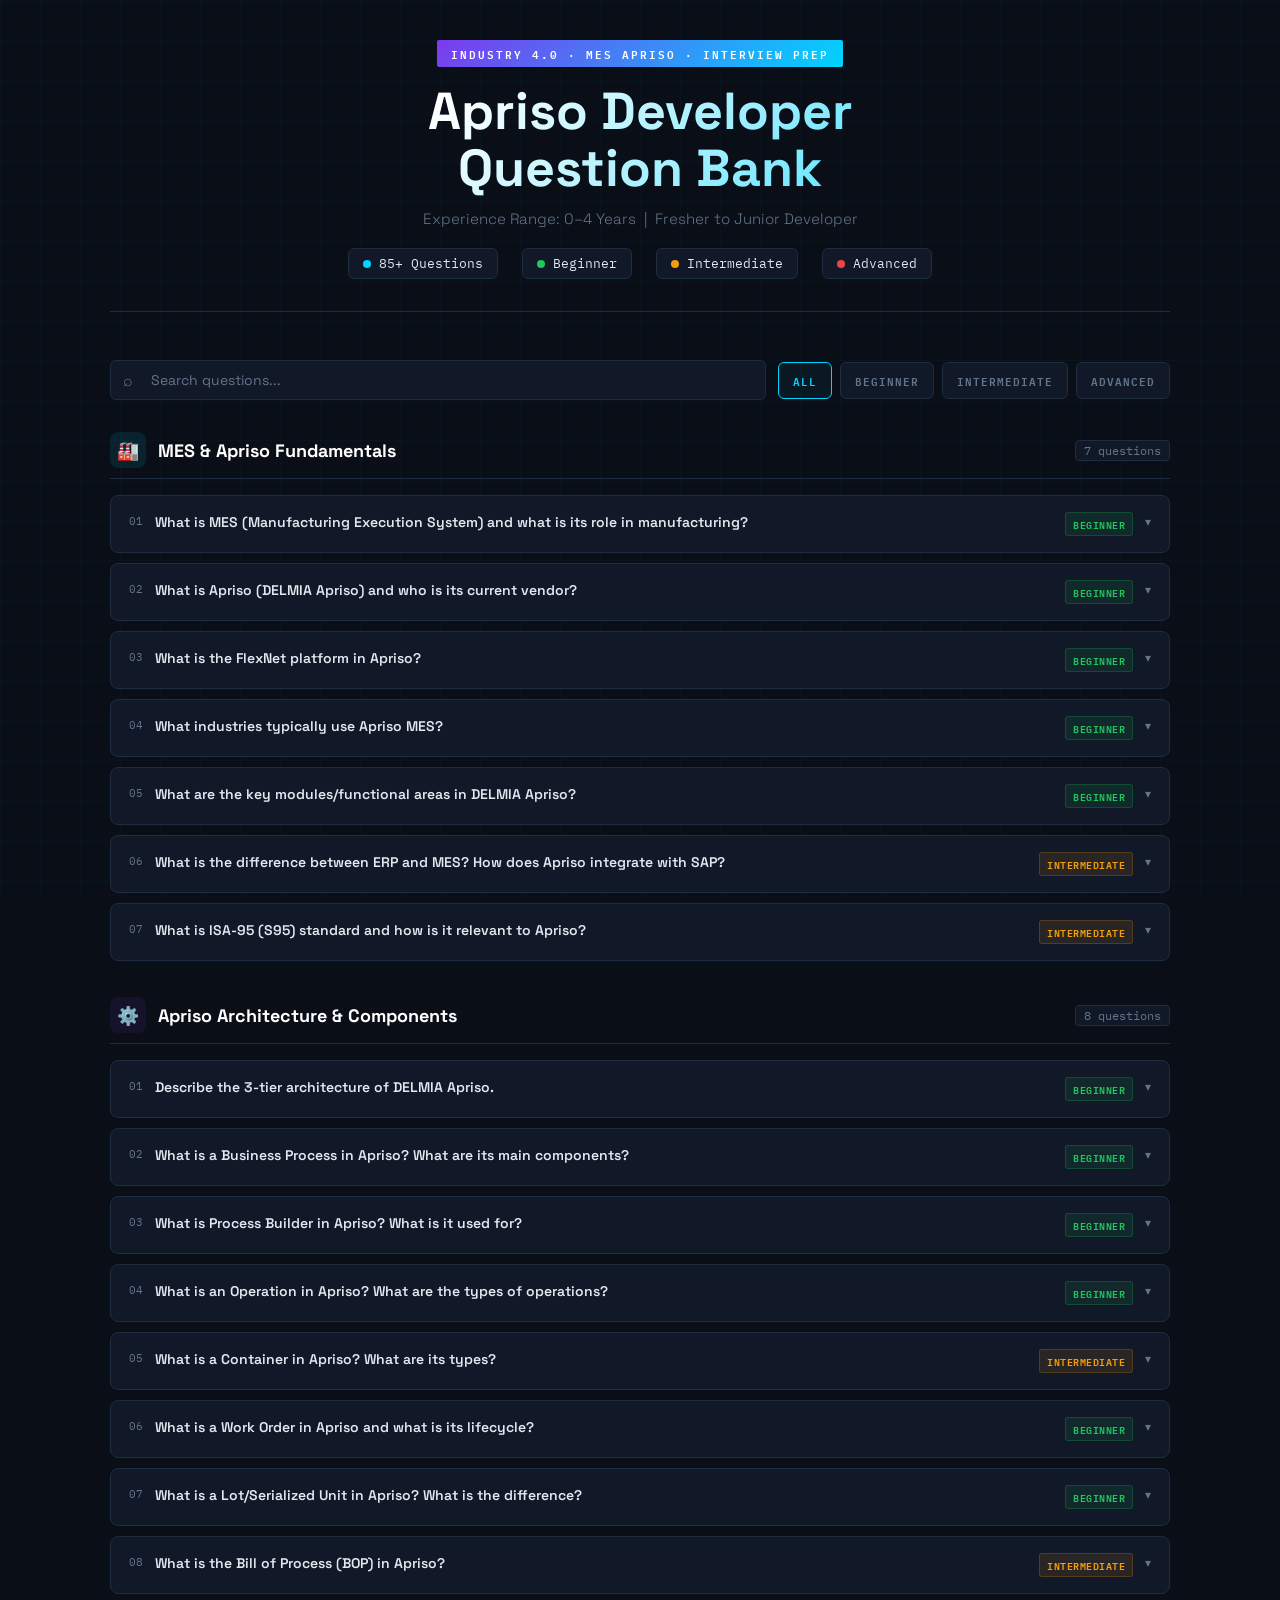
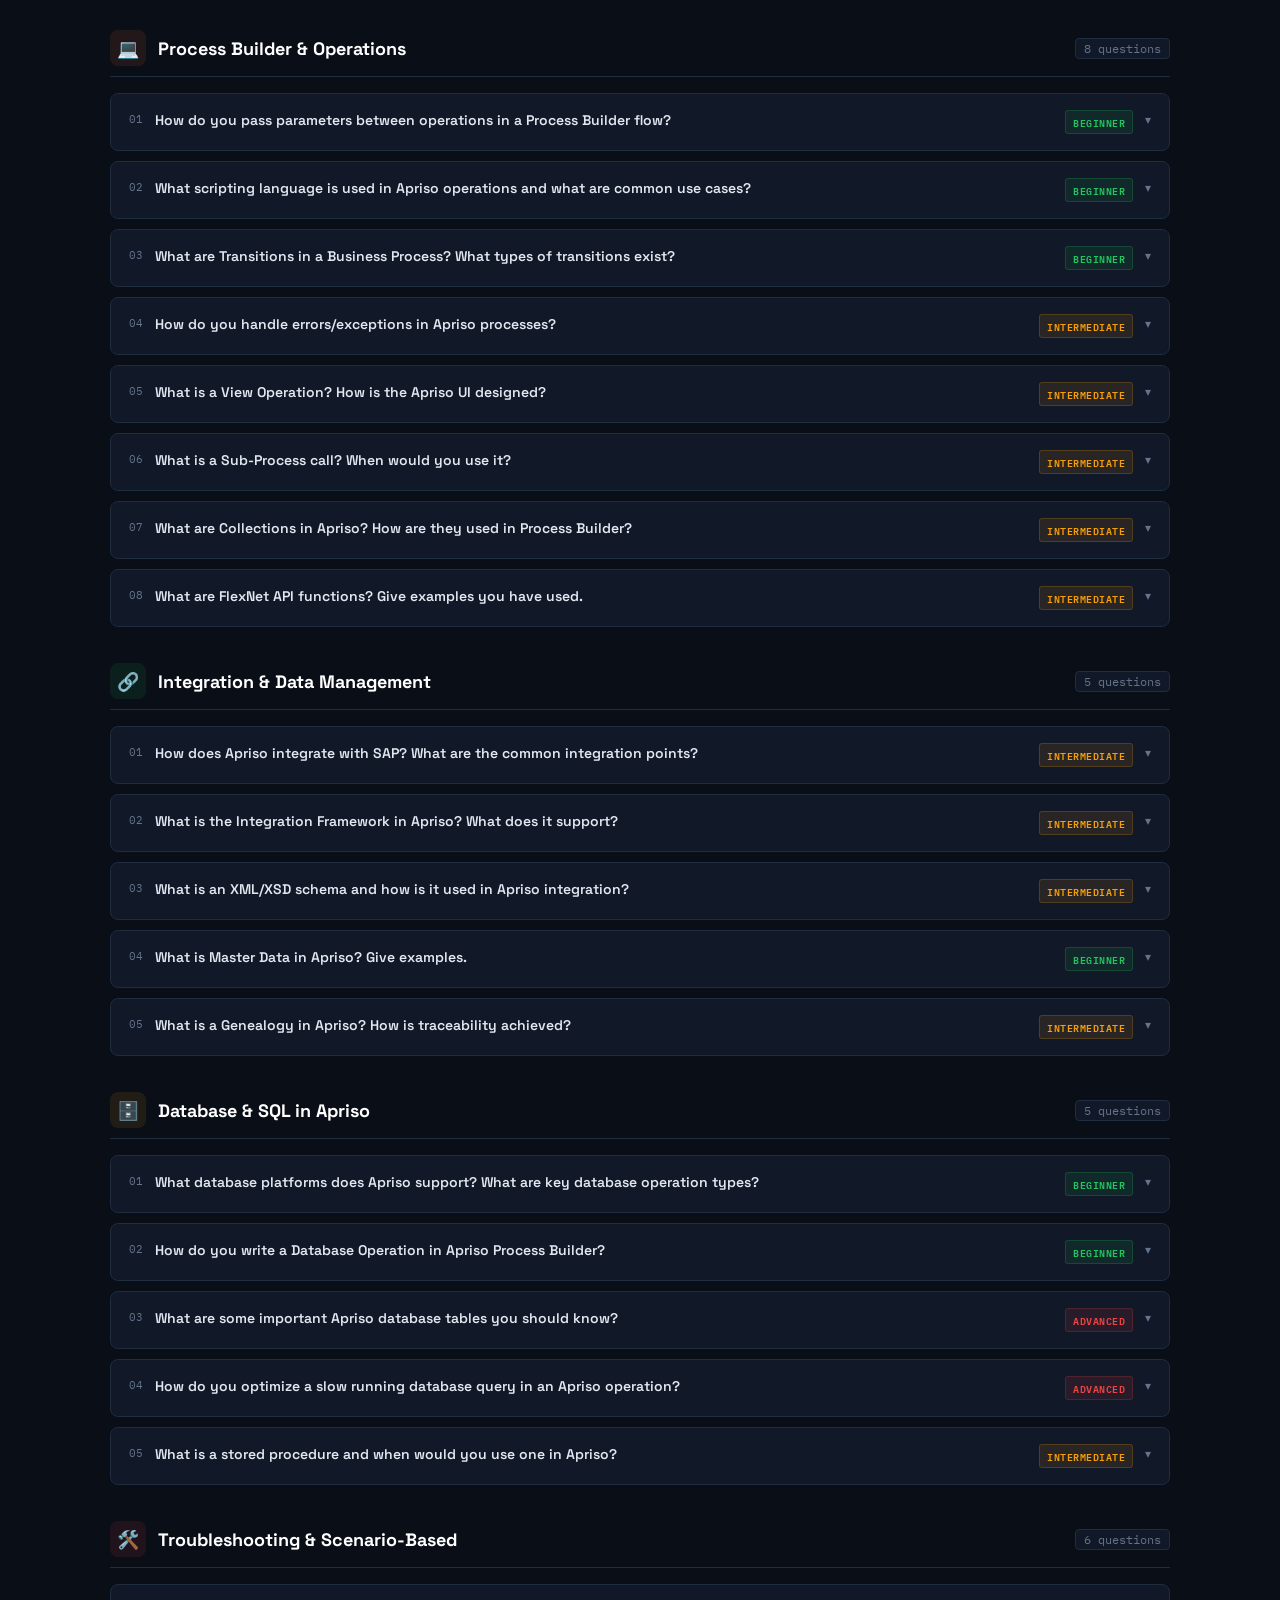
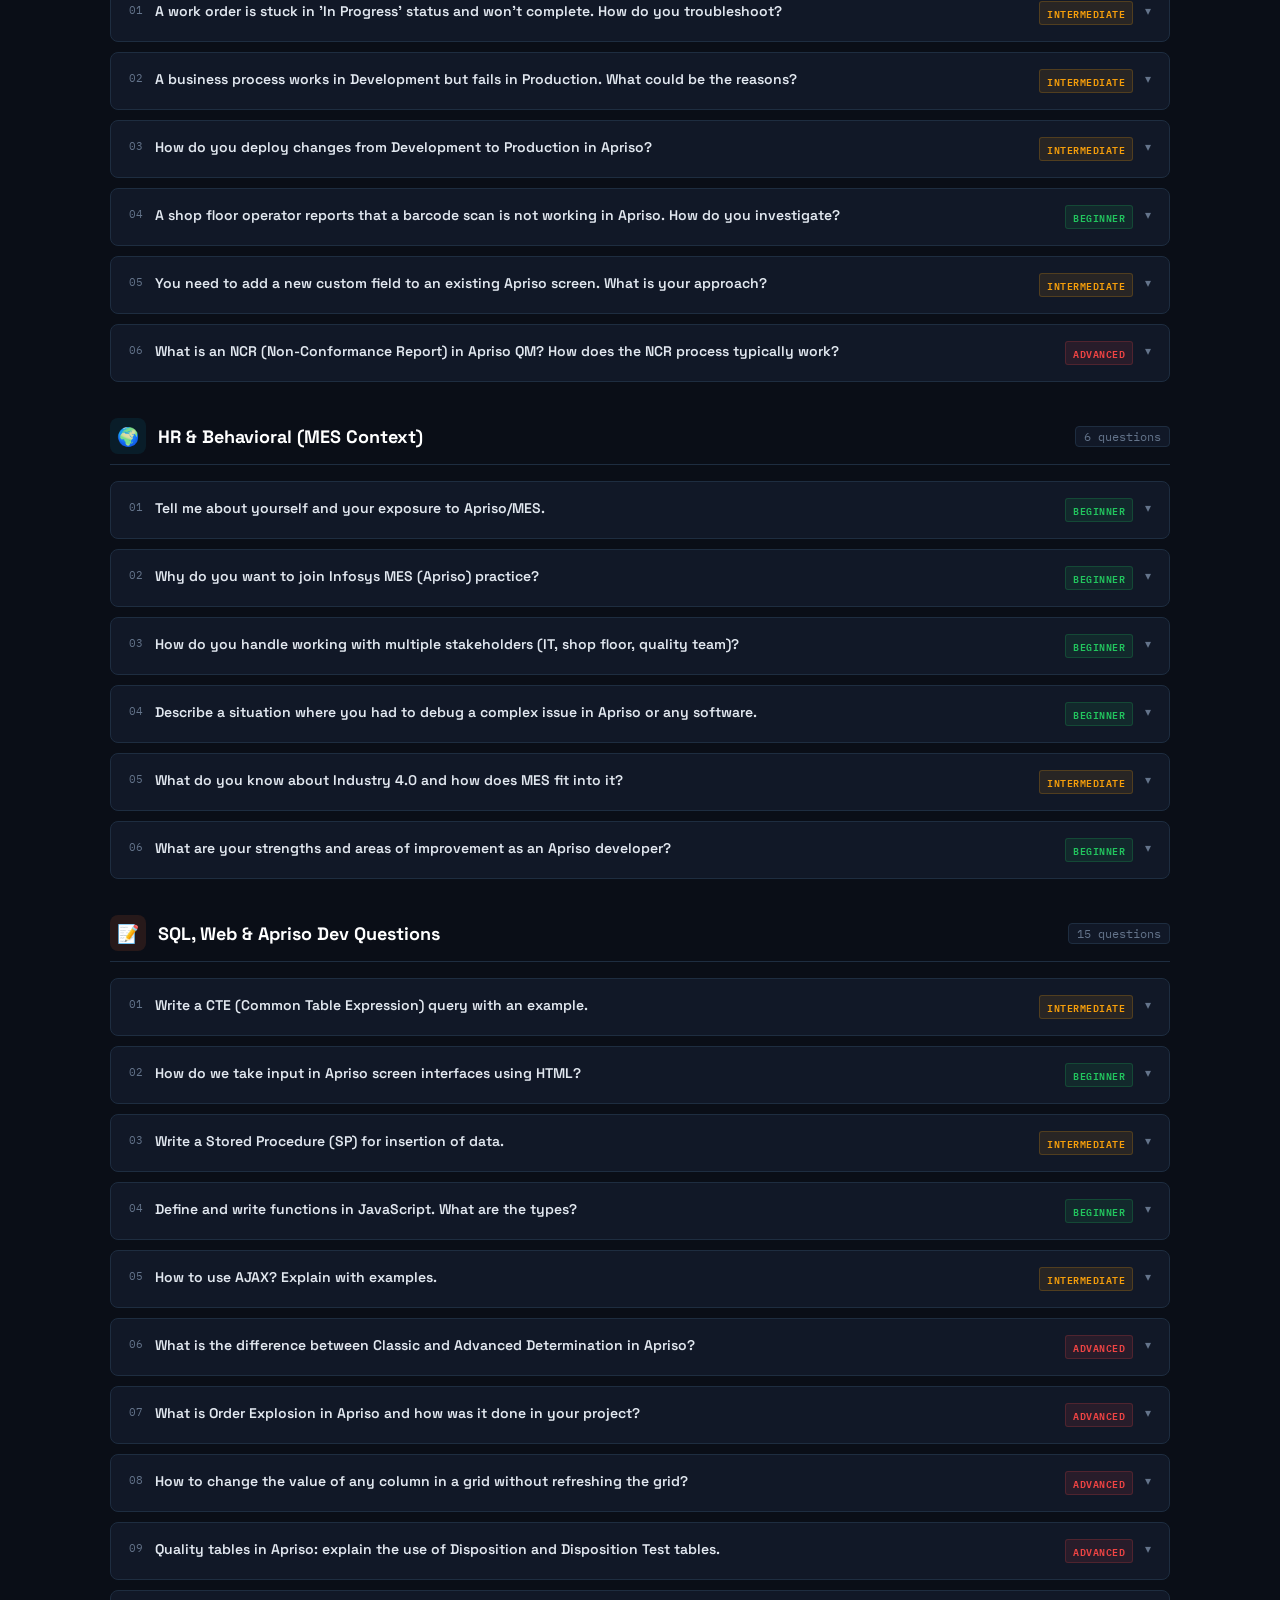
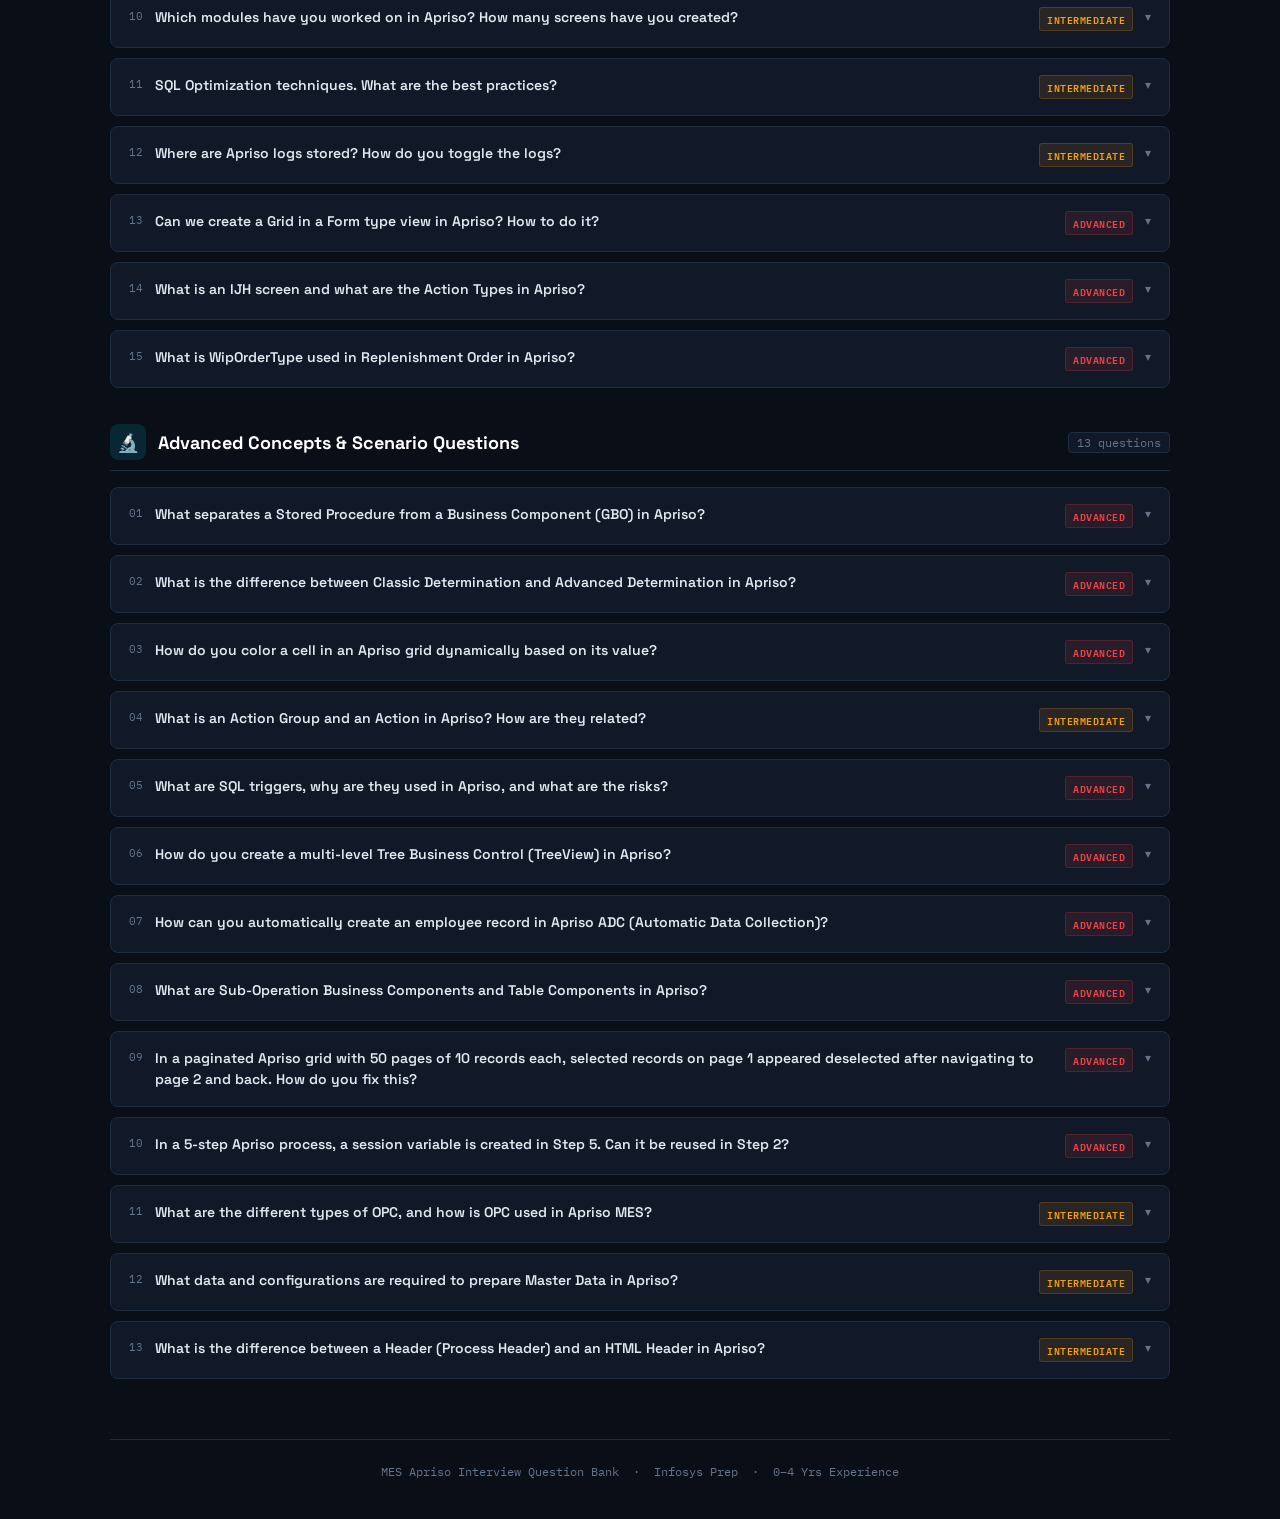
==== commit 7c6ea221: "added more questions in modular code" ====
--- a/index.html
+++ b/index.html
@@ -16,7 +16,7 @@
       <h1>Apriso Developer<br>Question Bank</h1>
       <p class="subtitle">Experience Range: 0&ndash;4 Years &nbsp;|&nbsp; Fresher to Junior Developer</p>
       <div class="meta-row">
-        <div class="meta-chip"><span class="dot dot-blue"></span> 75+ Questions</div>
+        <div class="meta-chip"><span class="dot dot-blue"></span> 85+ Questions</div>
         <div class="meta-chip"><span class="dot dot-green"></span> Beginner</div>
         <div class="meta-chip"><span class="dot dot-amber"></span> Intermediate</div>
         <div class="meta-chip"><span class="dot dot-red"></span> Advanced</div>
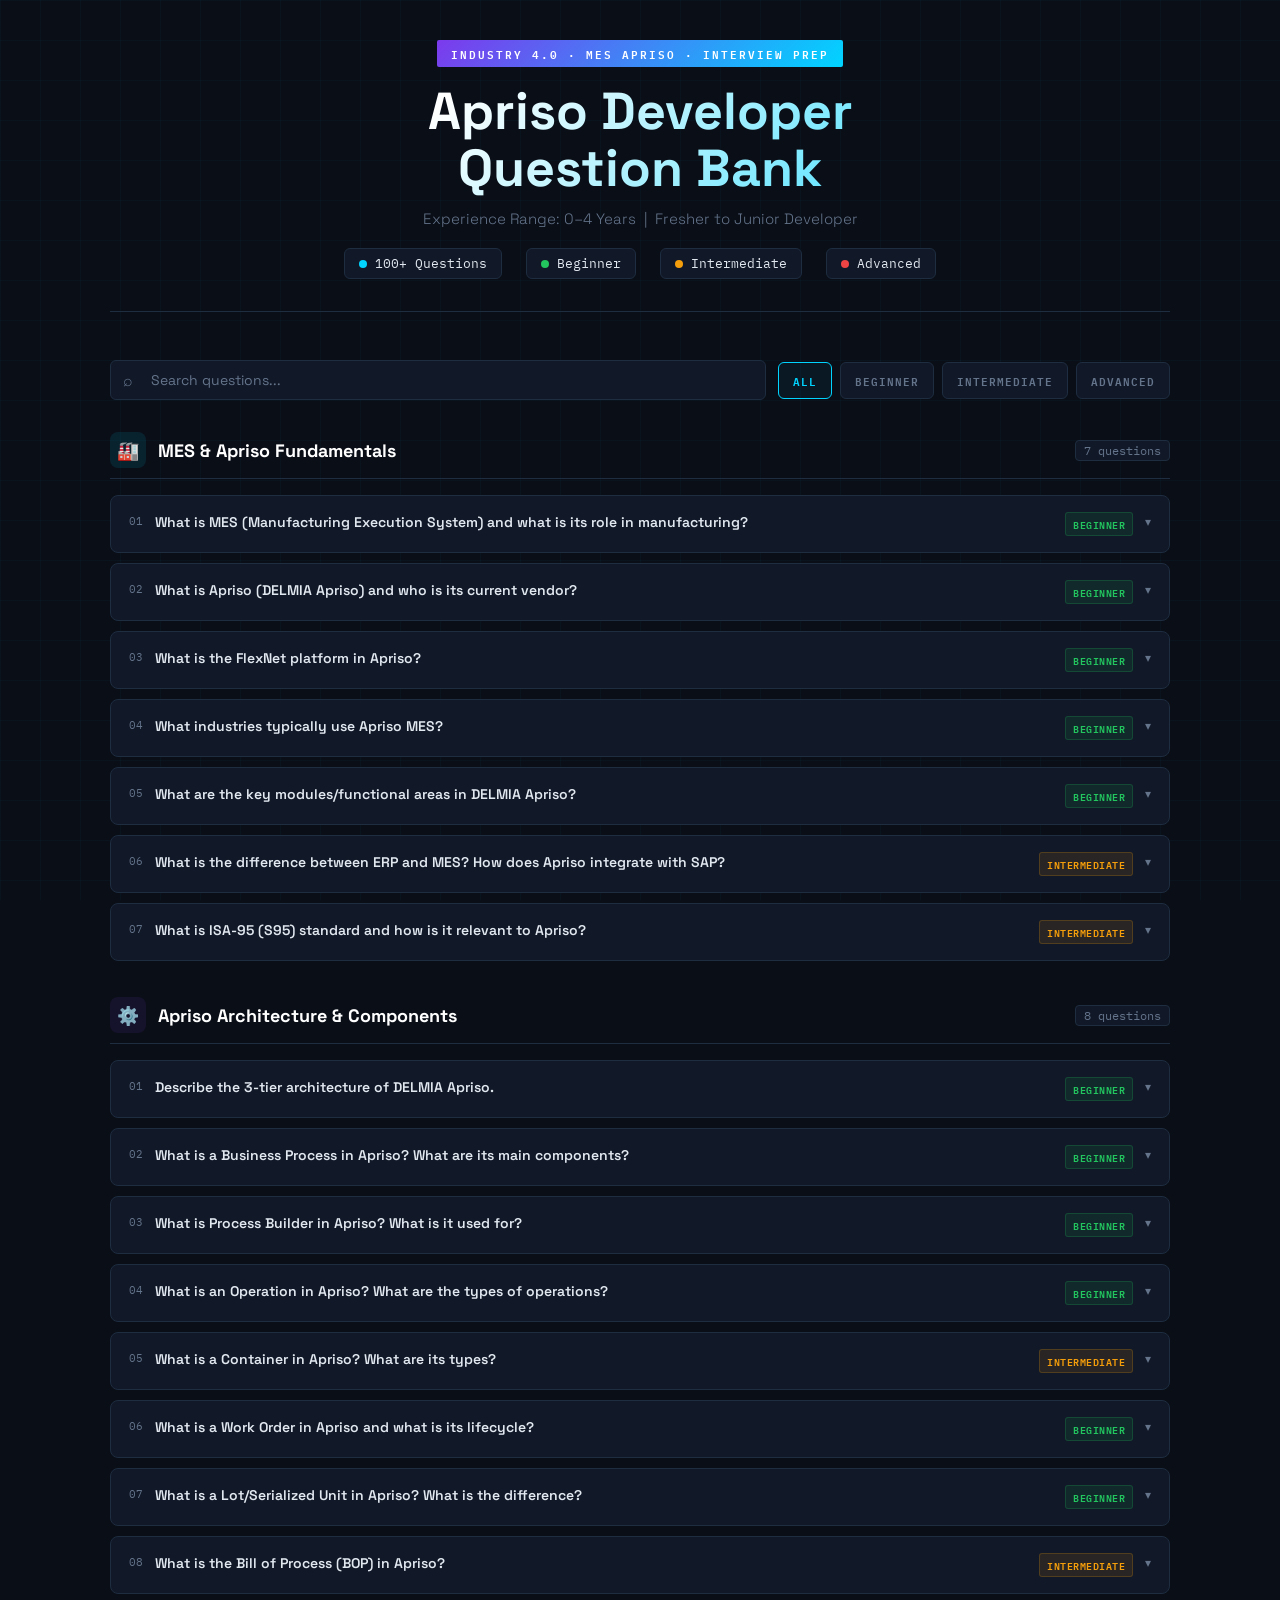
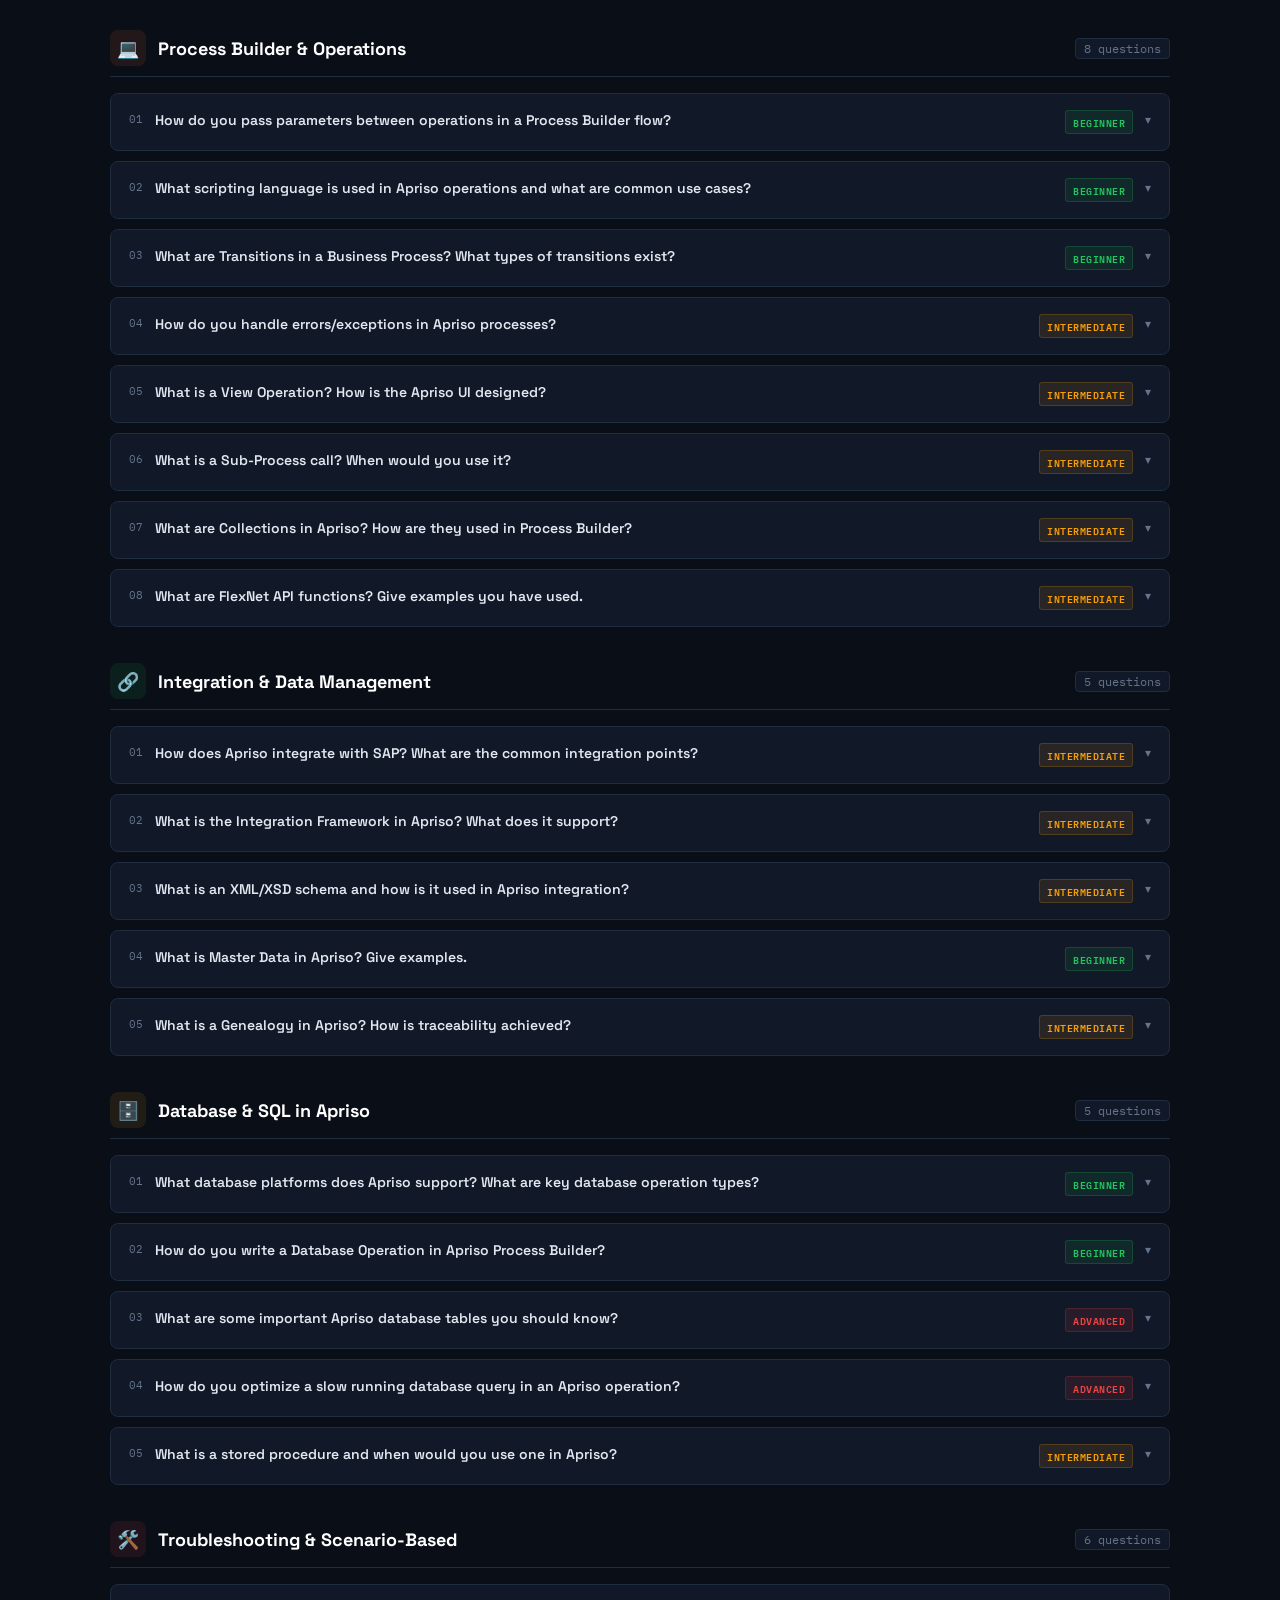
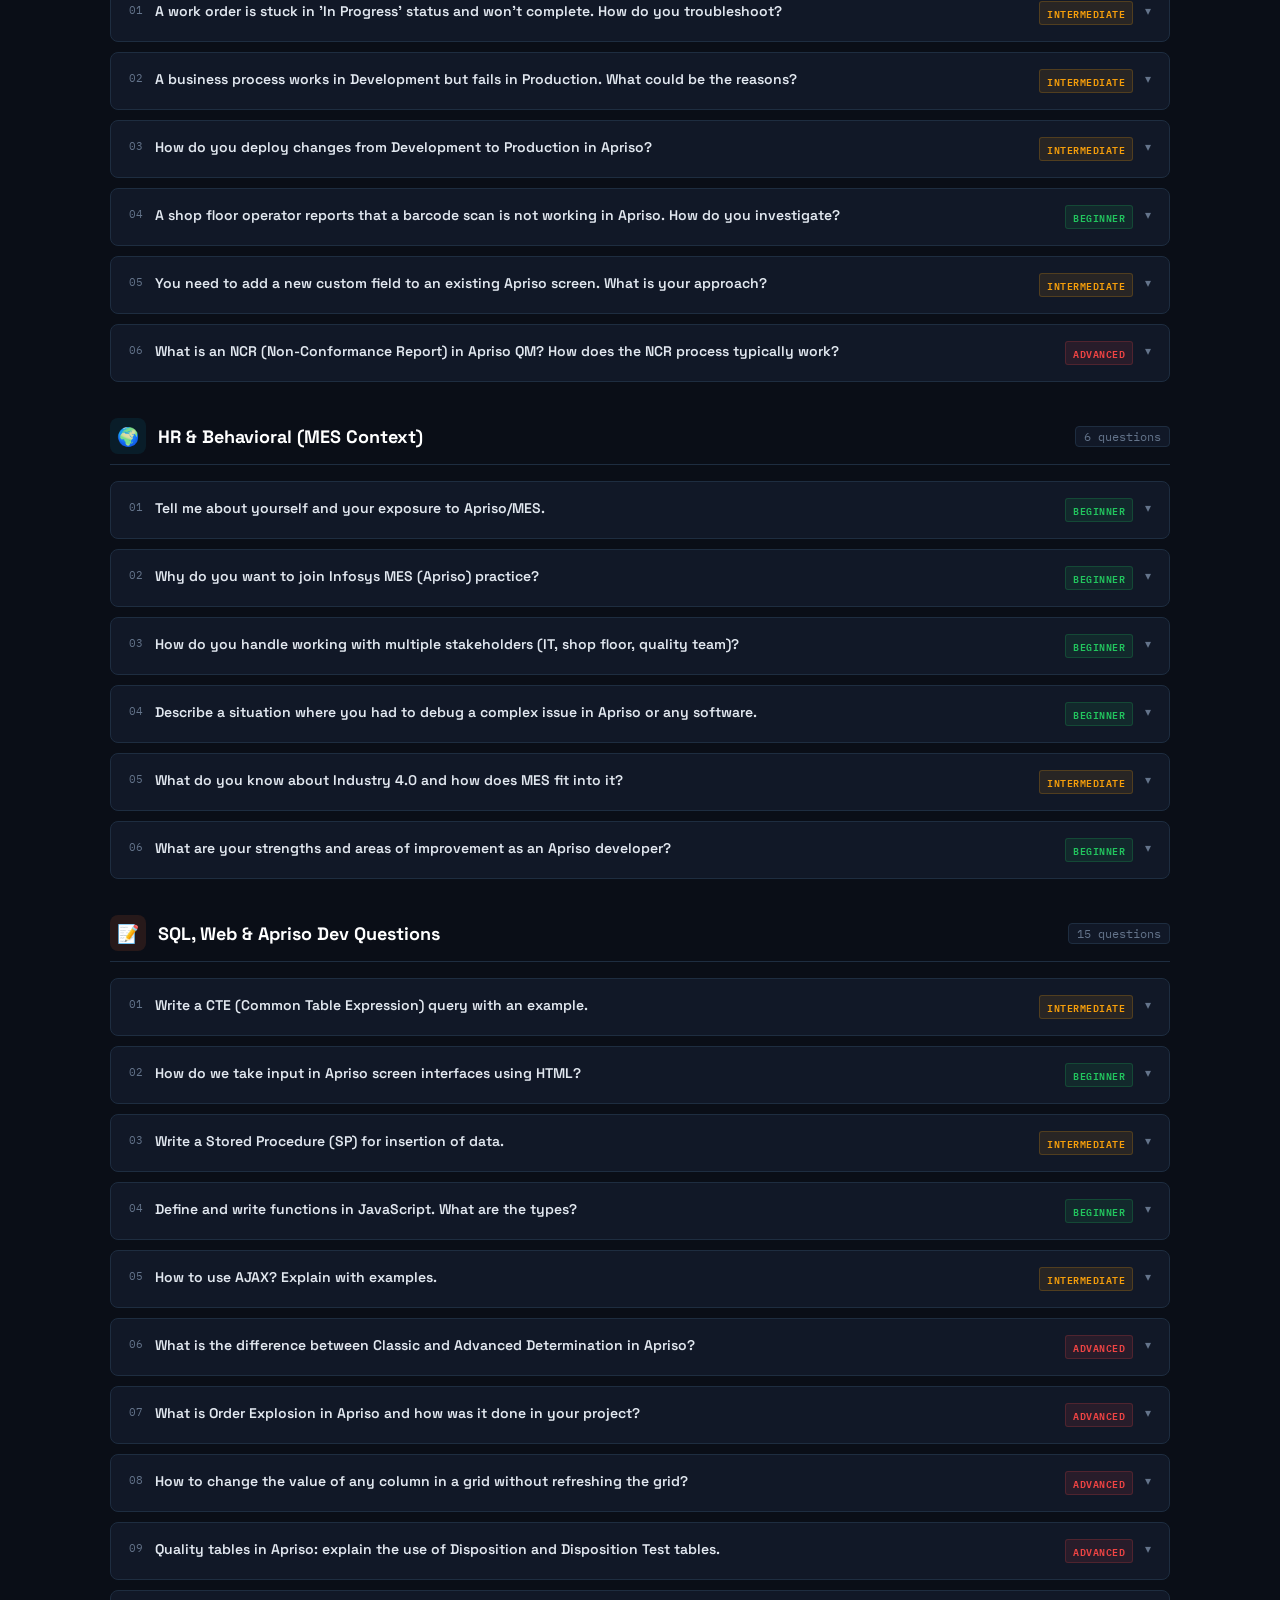
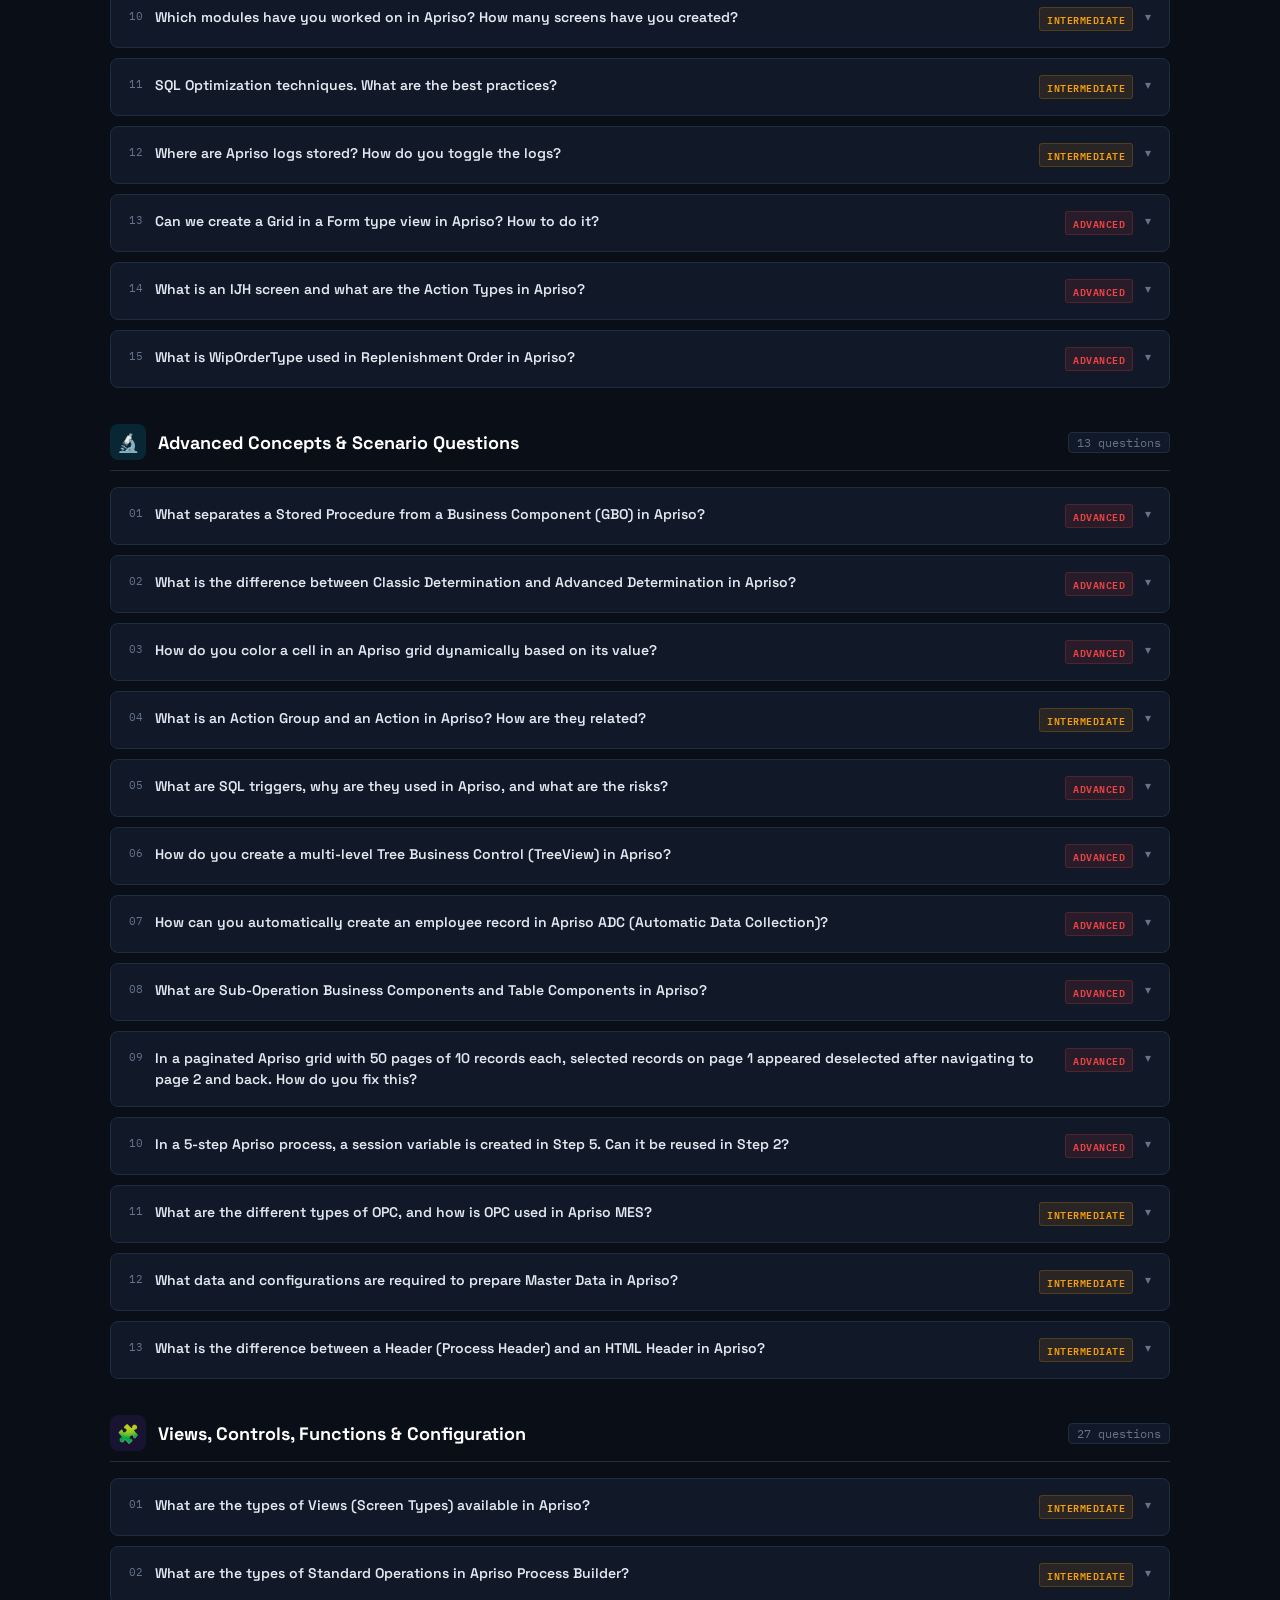
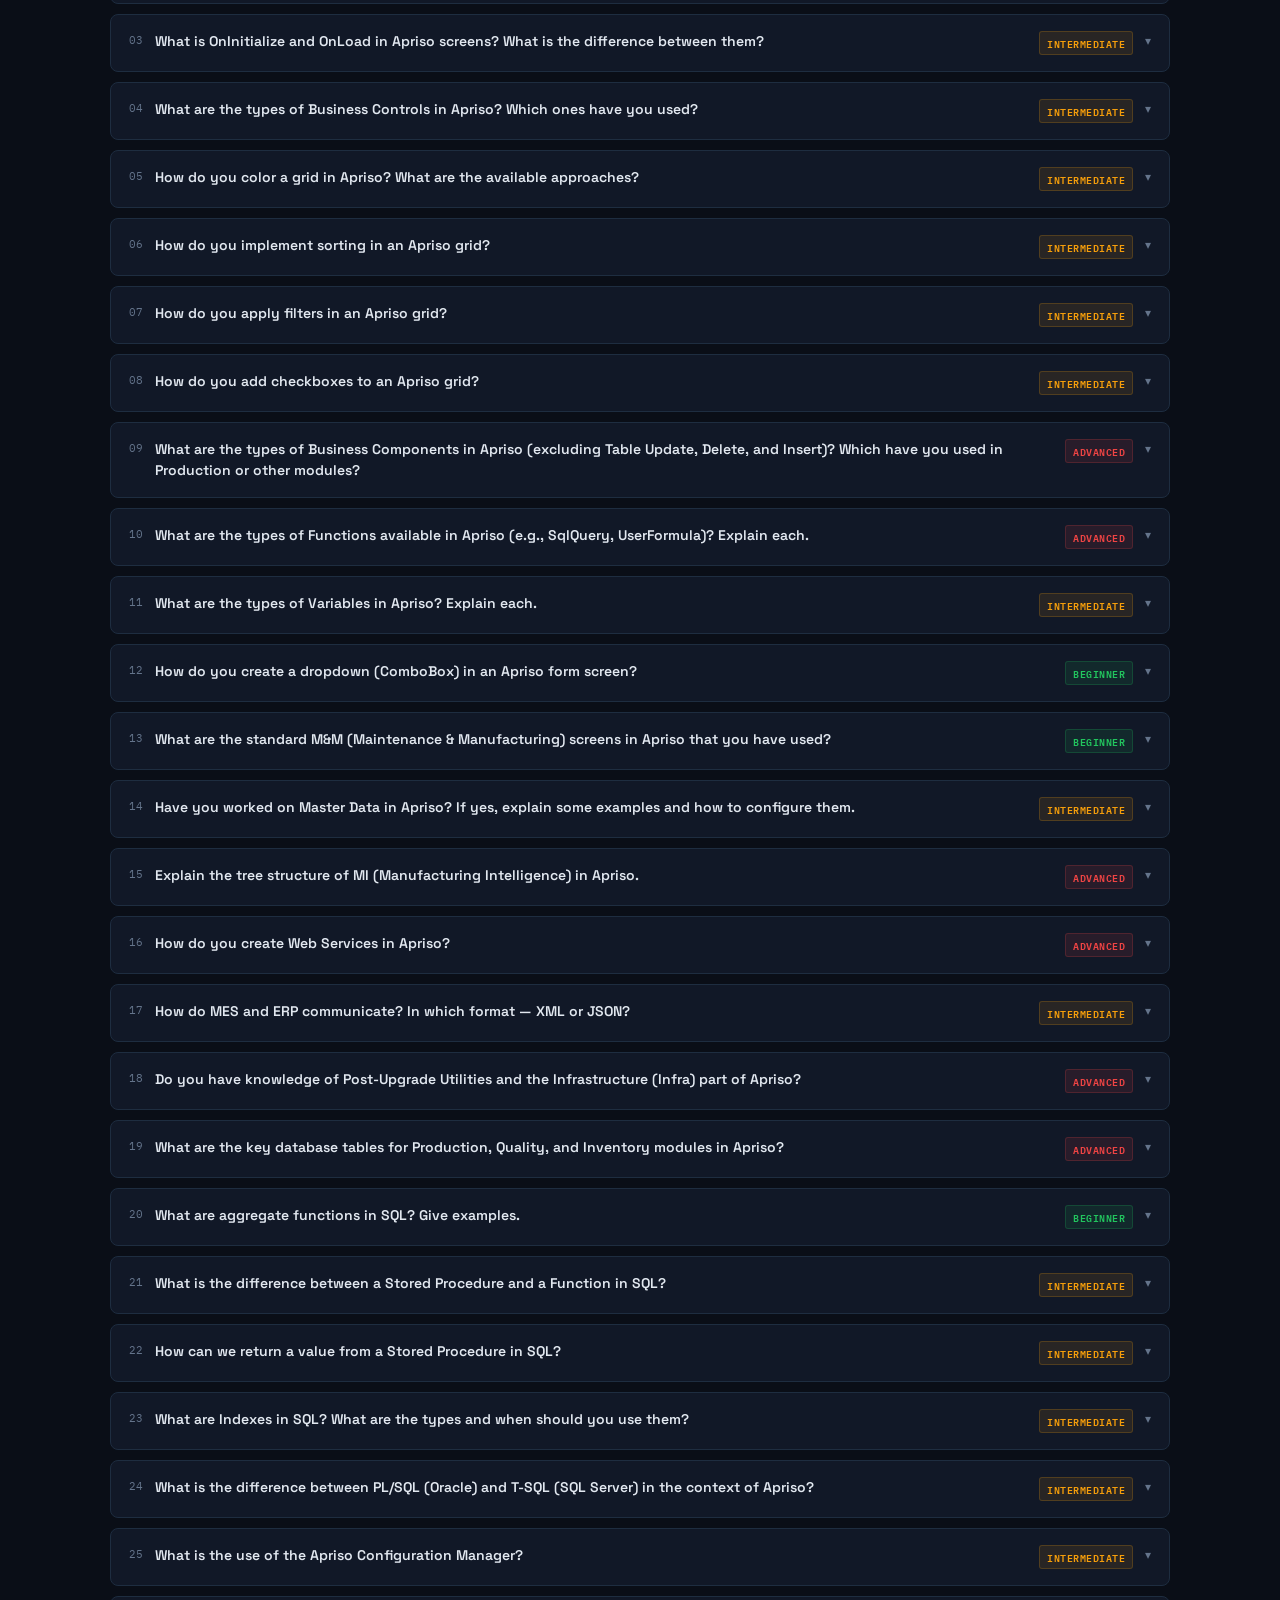
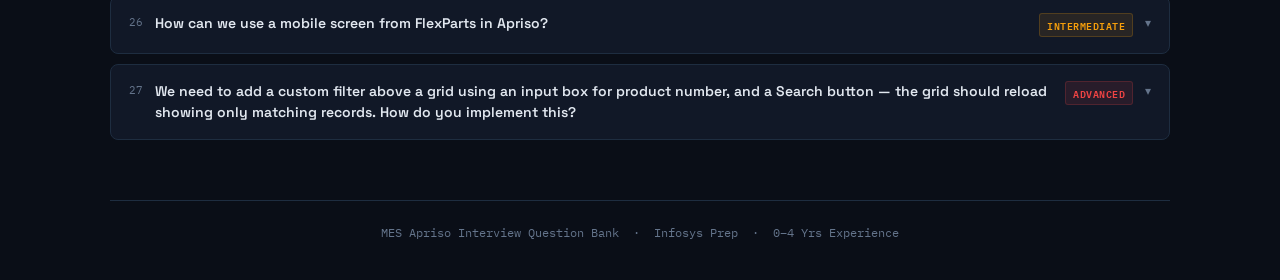
==== commit 1cd461a7: "added 26 more questions" ====
--- a/index.html
+++ b/index.html
@@ -16,7 +16,7 @@
       <h1>Apriso Developer<br>Question Bank</h1>
       <p class="subtitle">Experience Range: 0&ndash;4 Years &nbsp;|&nbsp; Fresher to Junior Developer</p>
       <div class="meta-row">
-        <div class="meta-chip"><span class="dot dot-blue"></span> 85+ Questions</div>
+        <div class="meta-chip"><span class="dot dot-blue"></span> 100+ Questions</div>
         <div class="meta-chip"><span class="dot dot-green"></span> Beginner</div>
         <div class="meta-chip"><span class="dot dot-amber"></span> Intermediate</div>
         <div class="meta-chip"><span class="dot dot-red"></span> Advanced</div>
